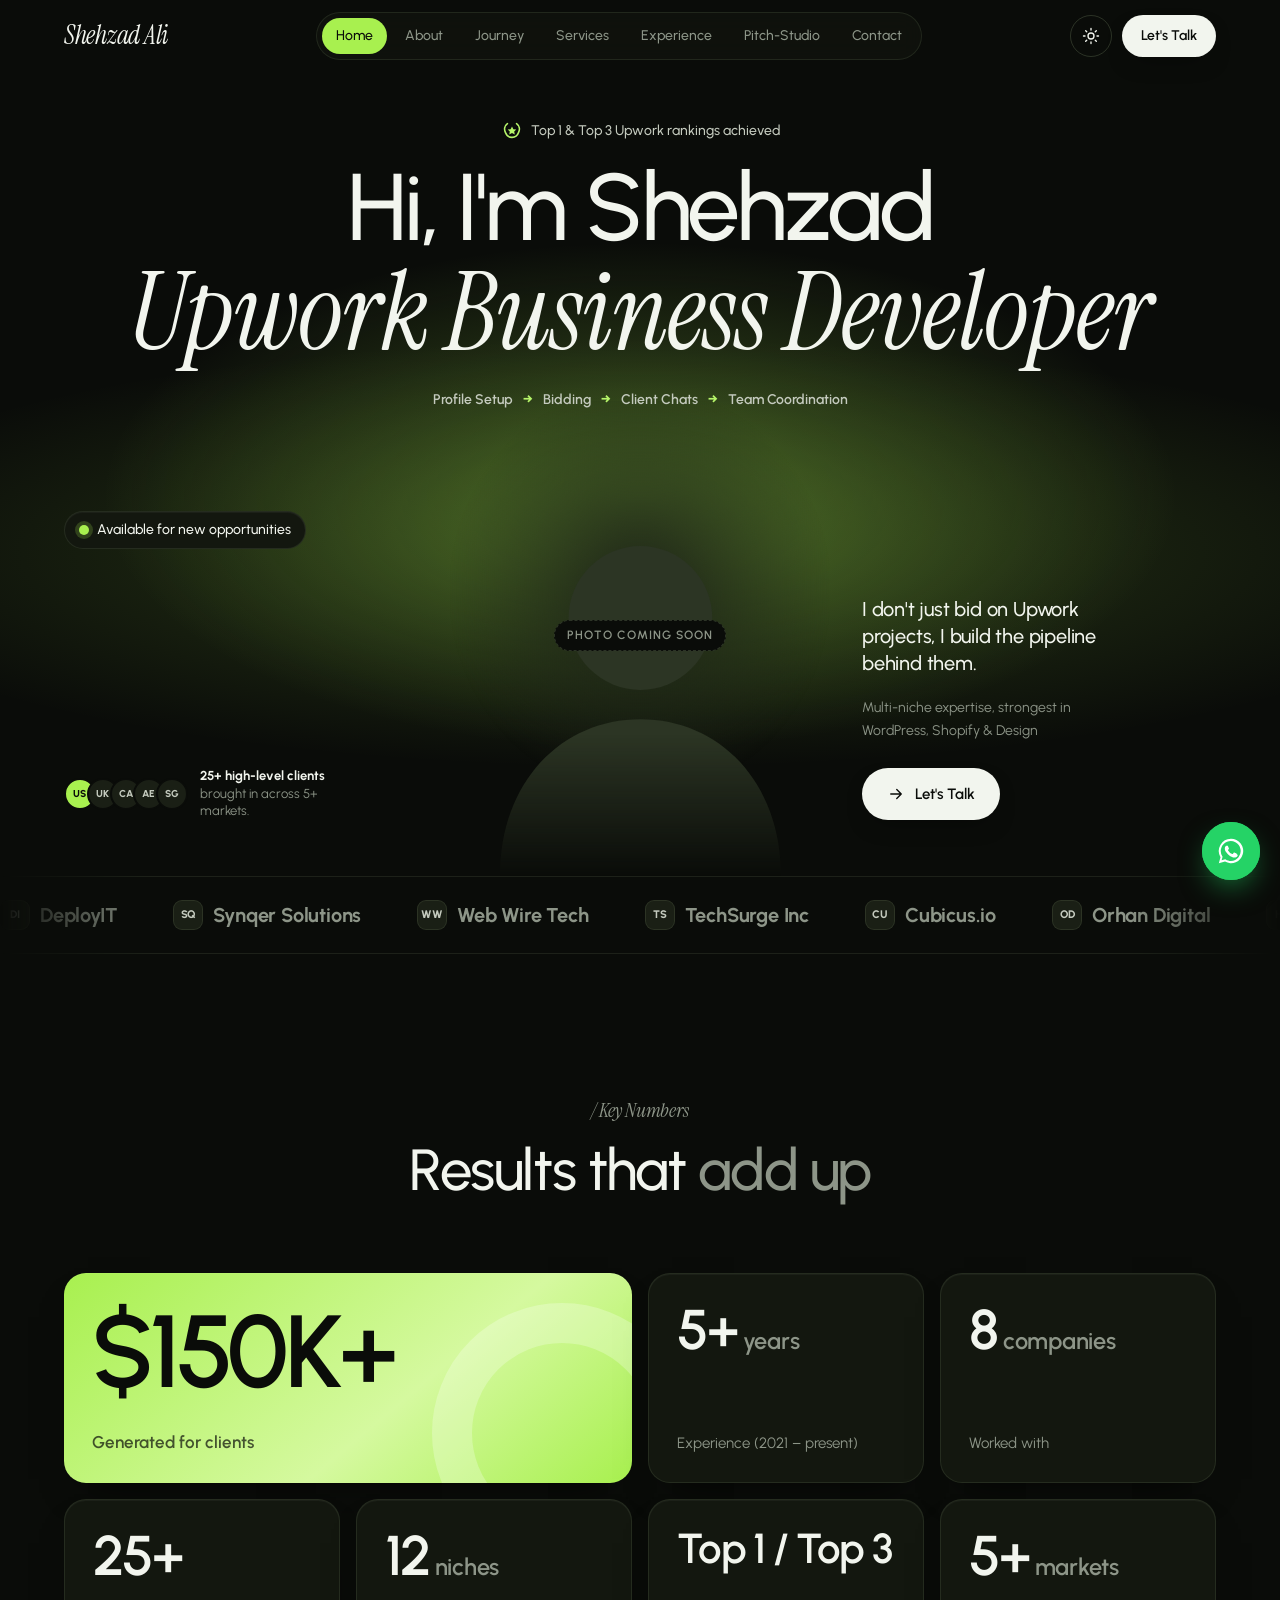
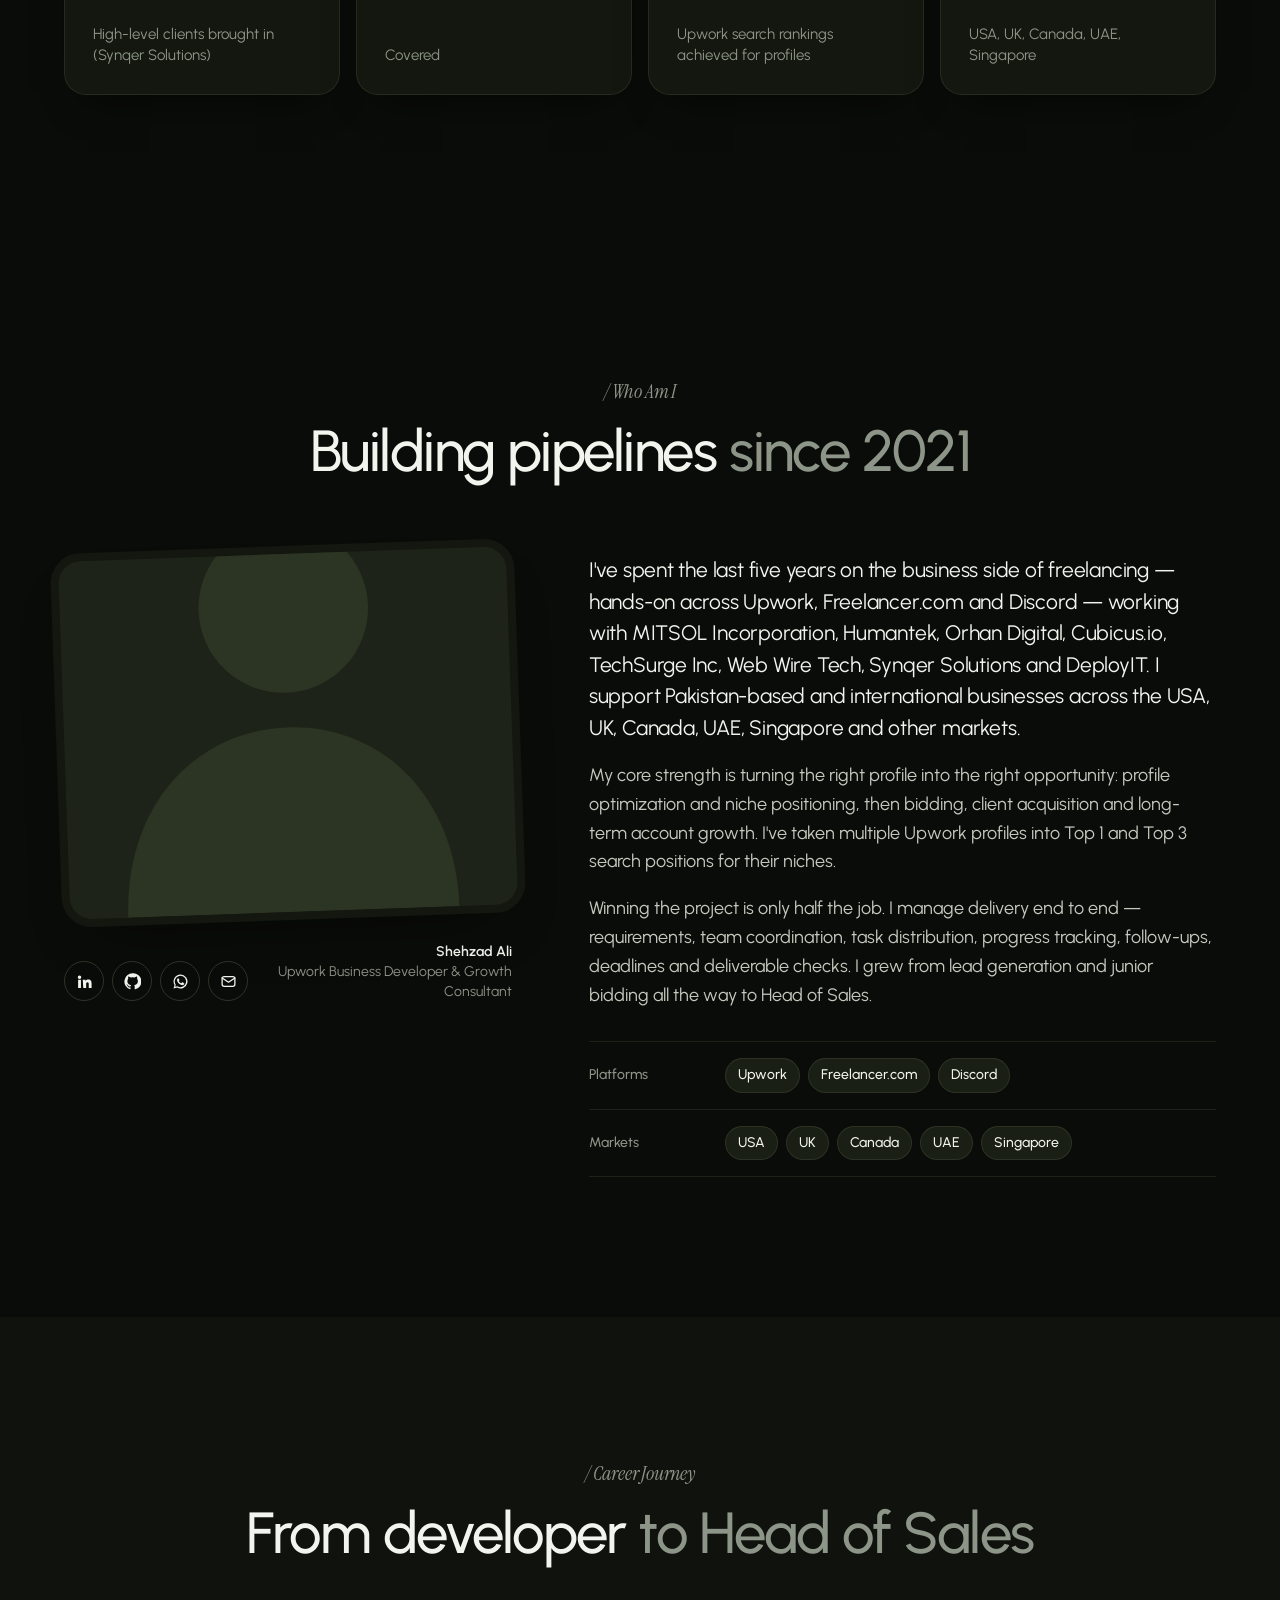
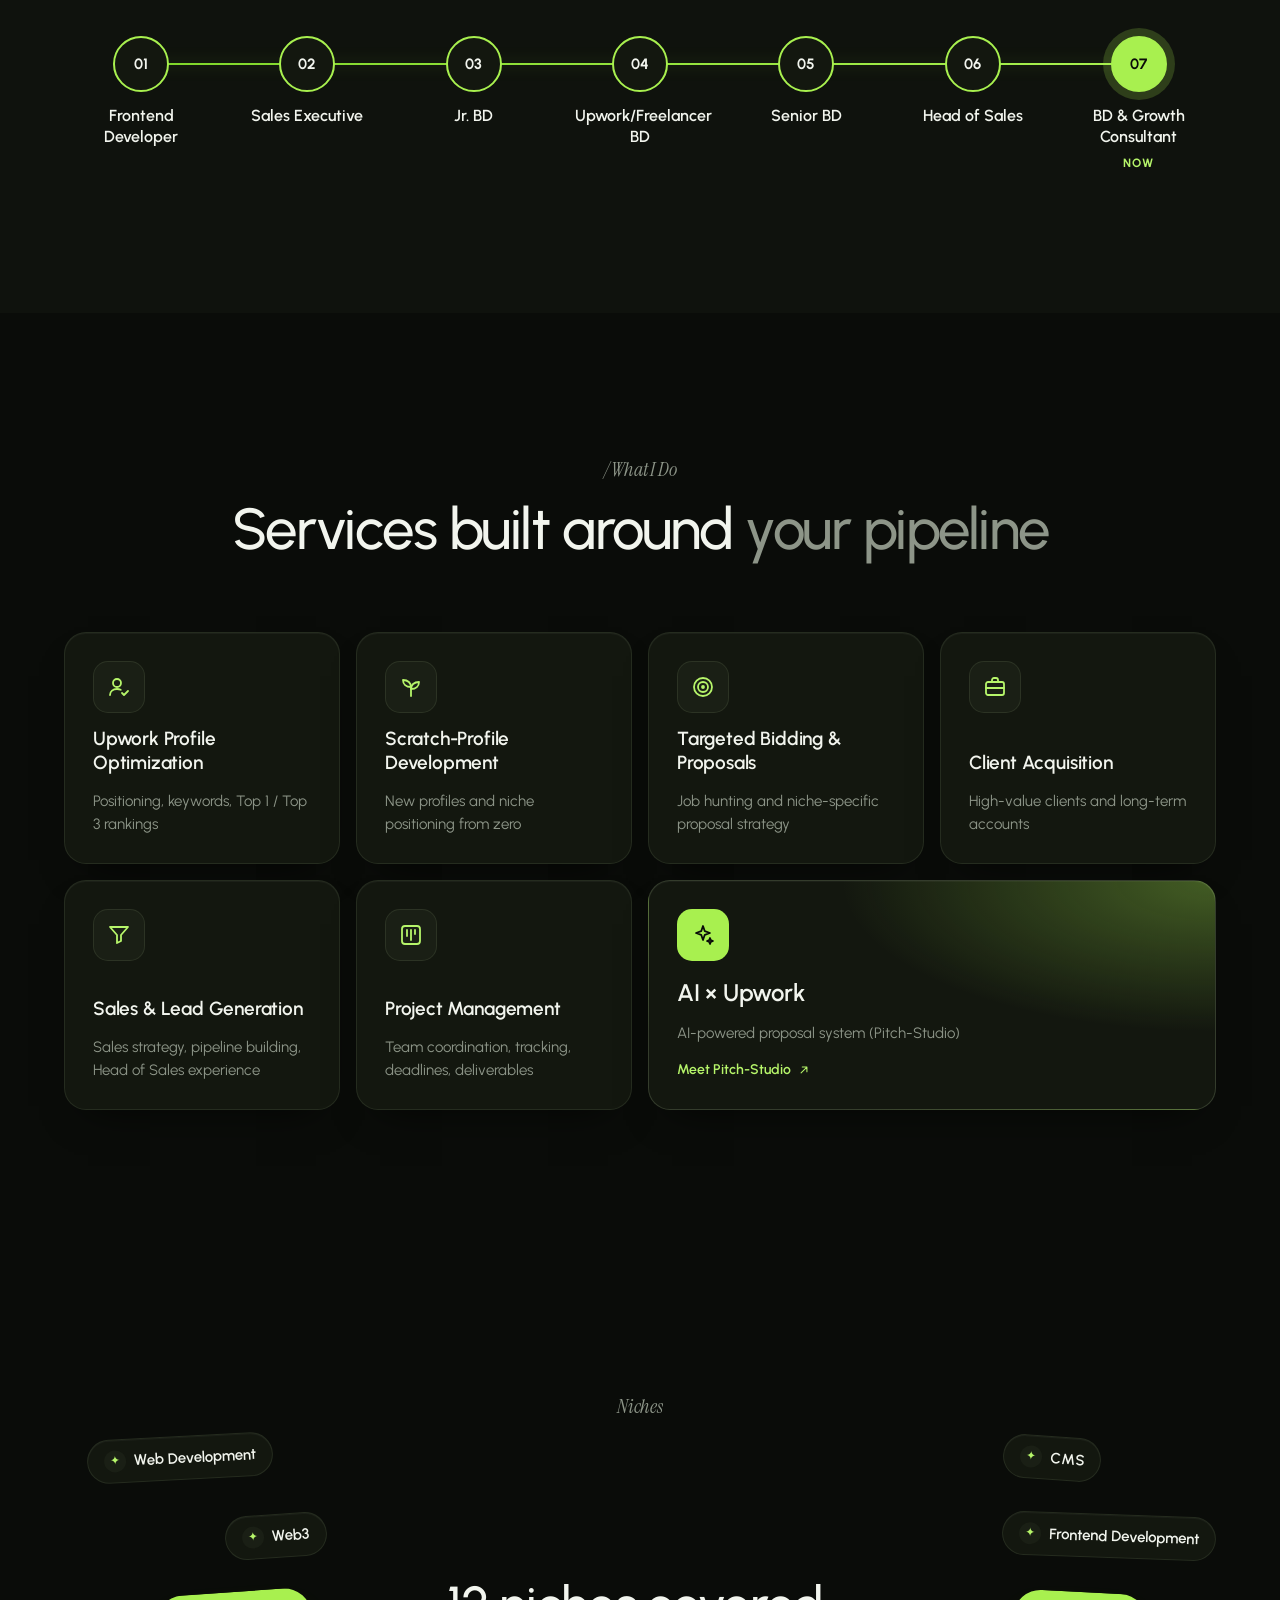
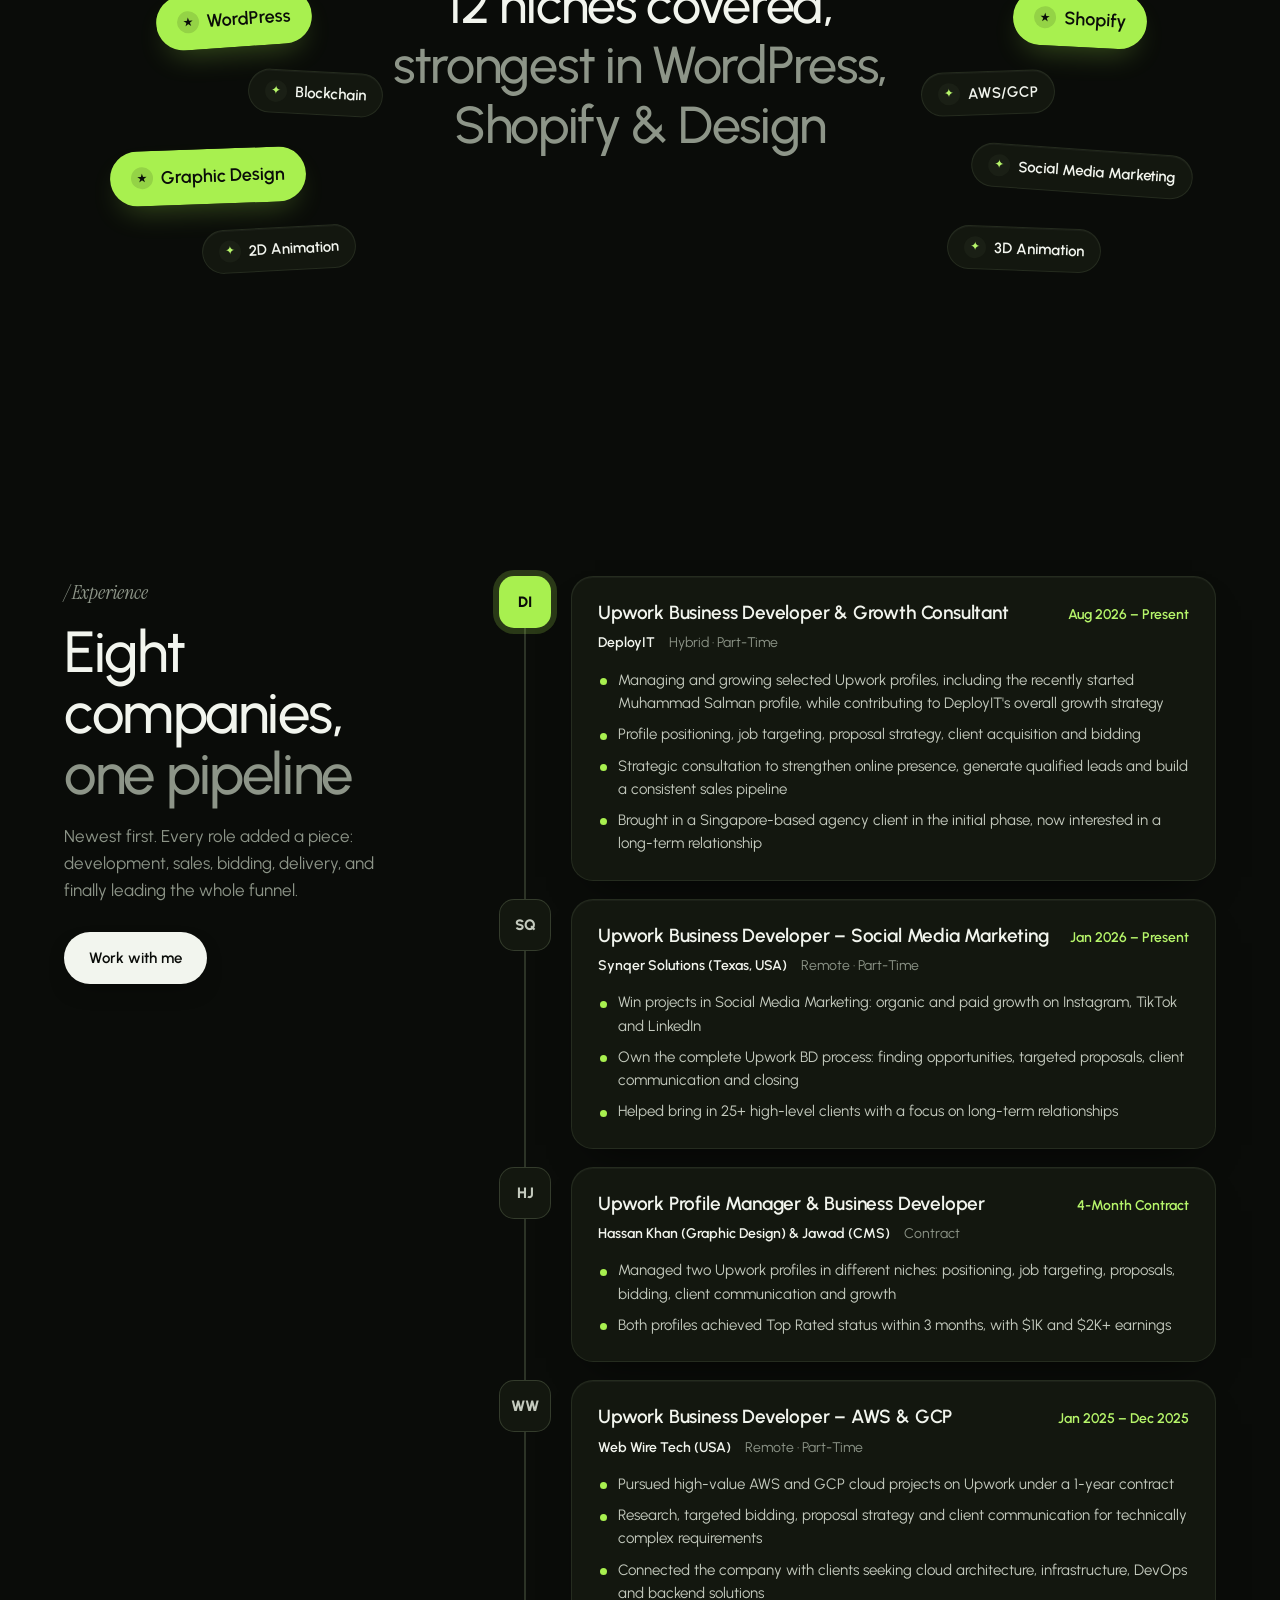
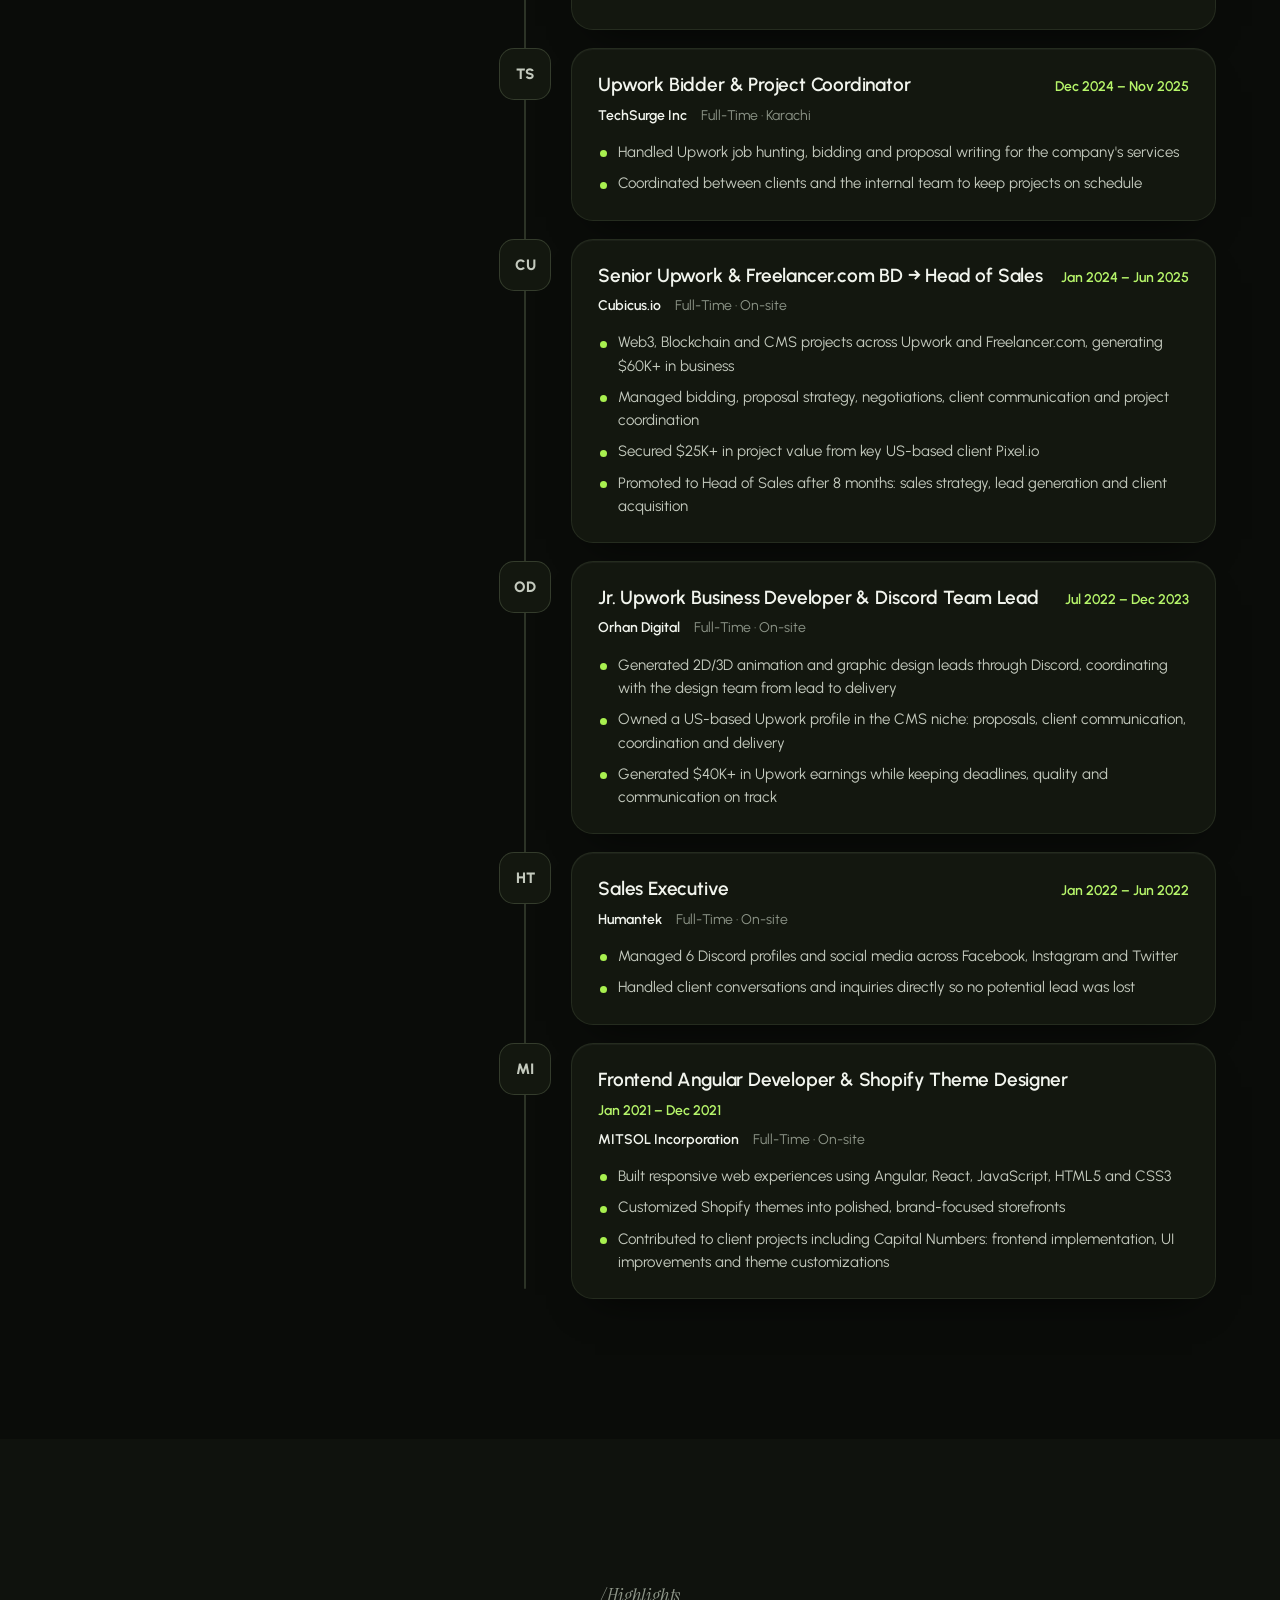
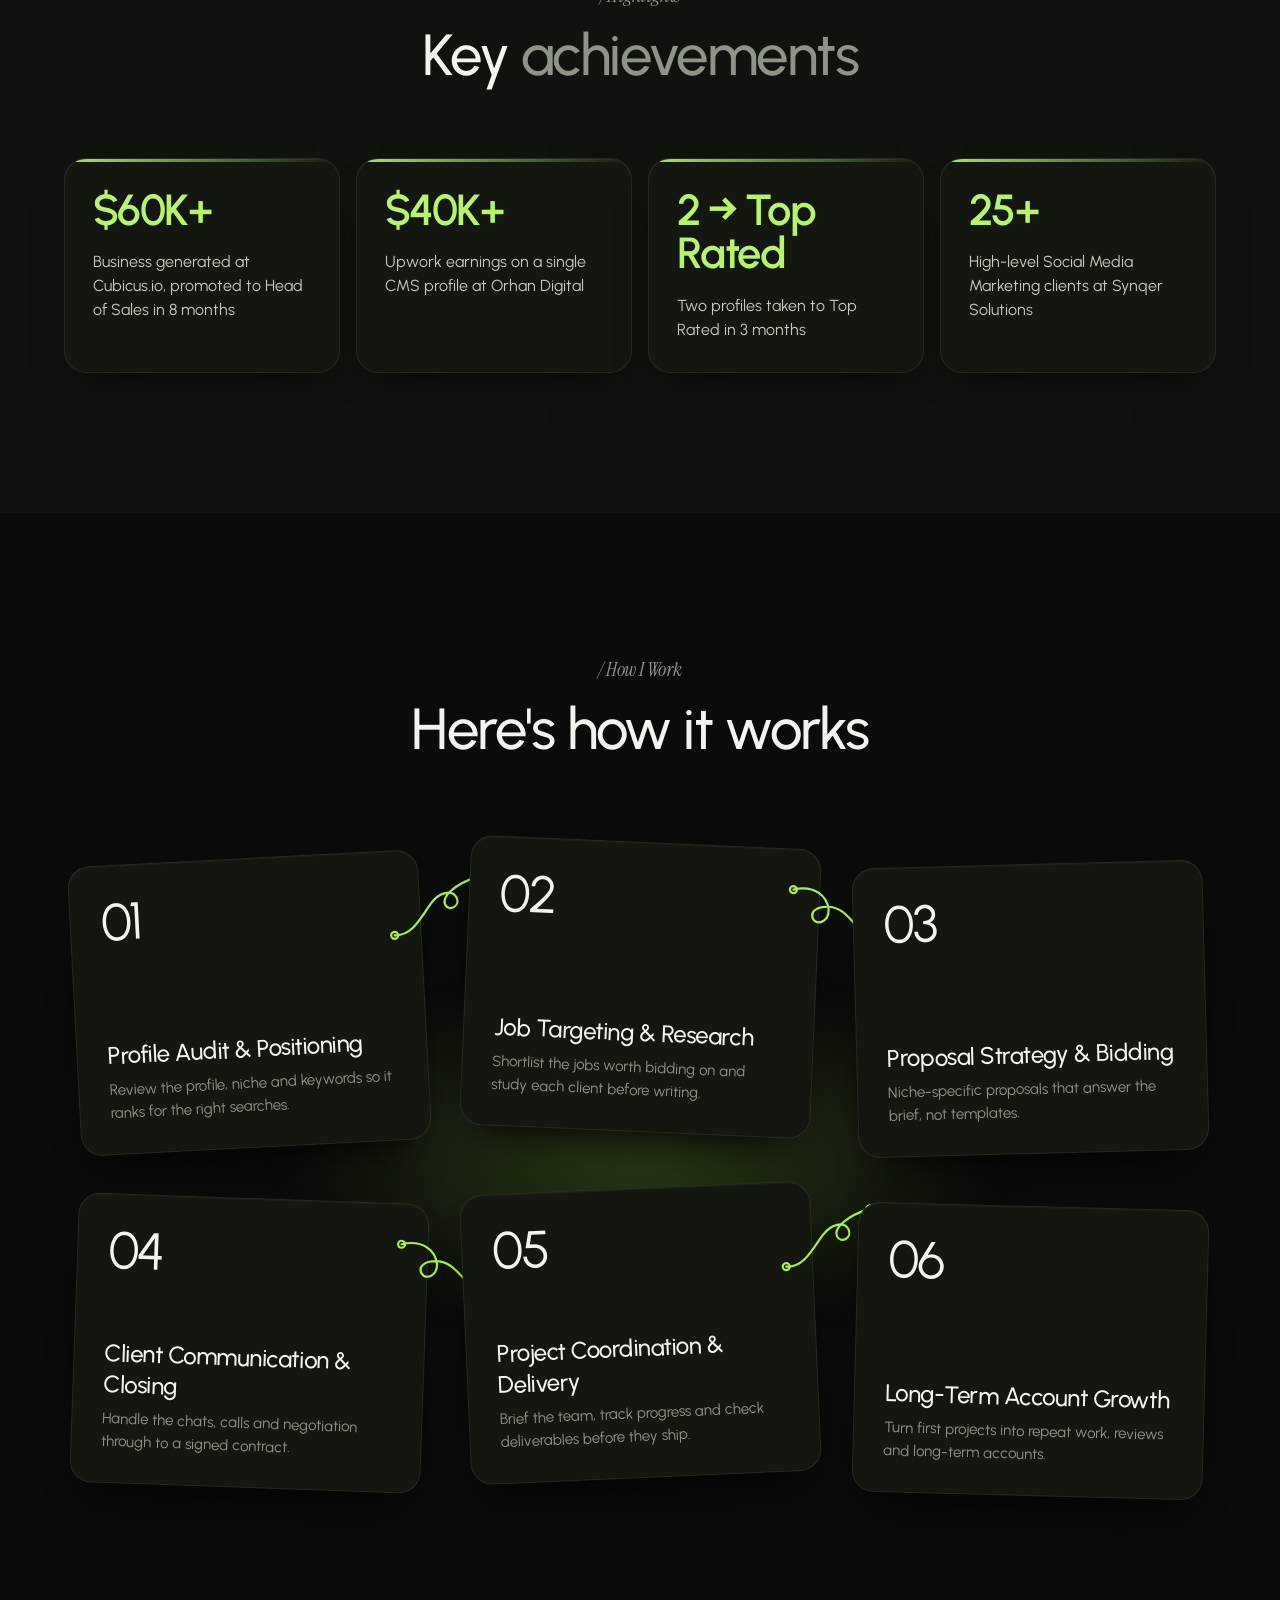
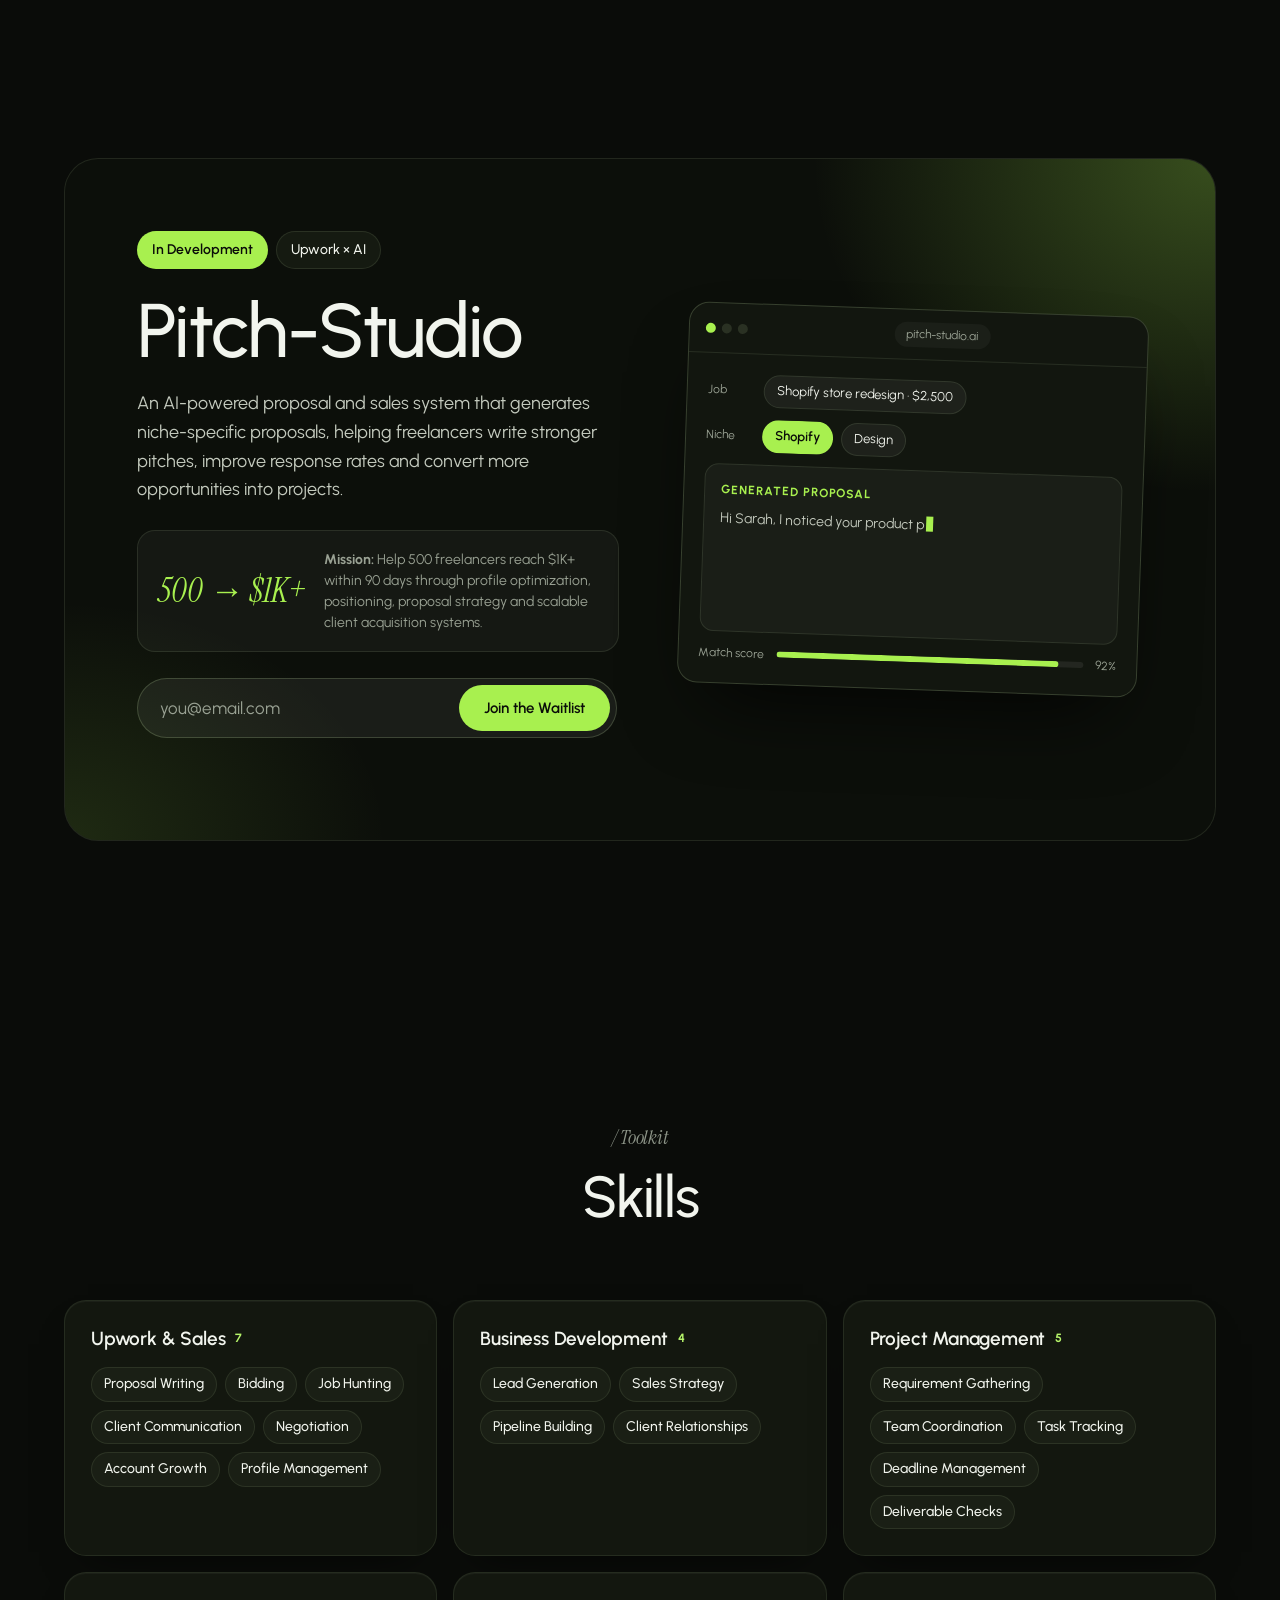
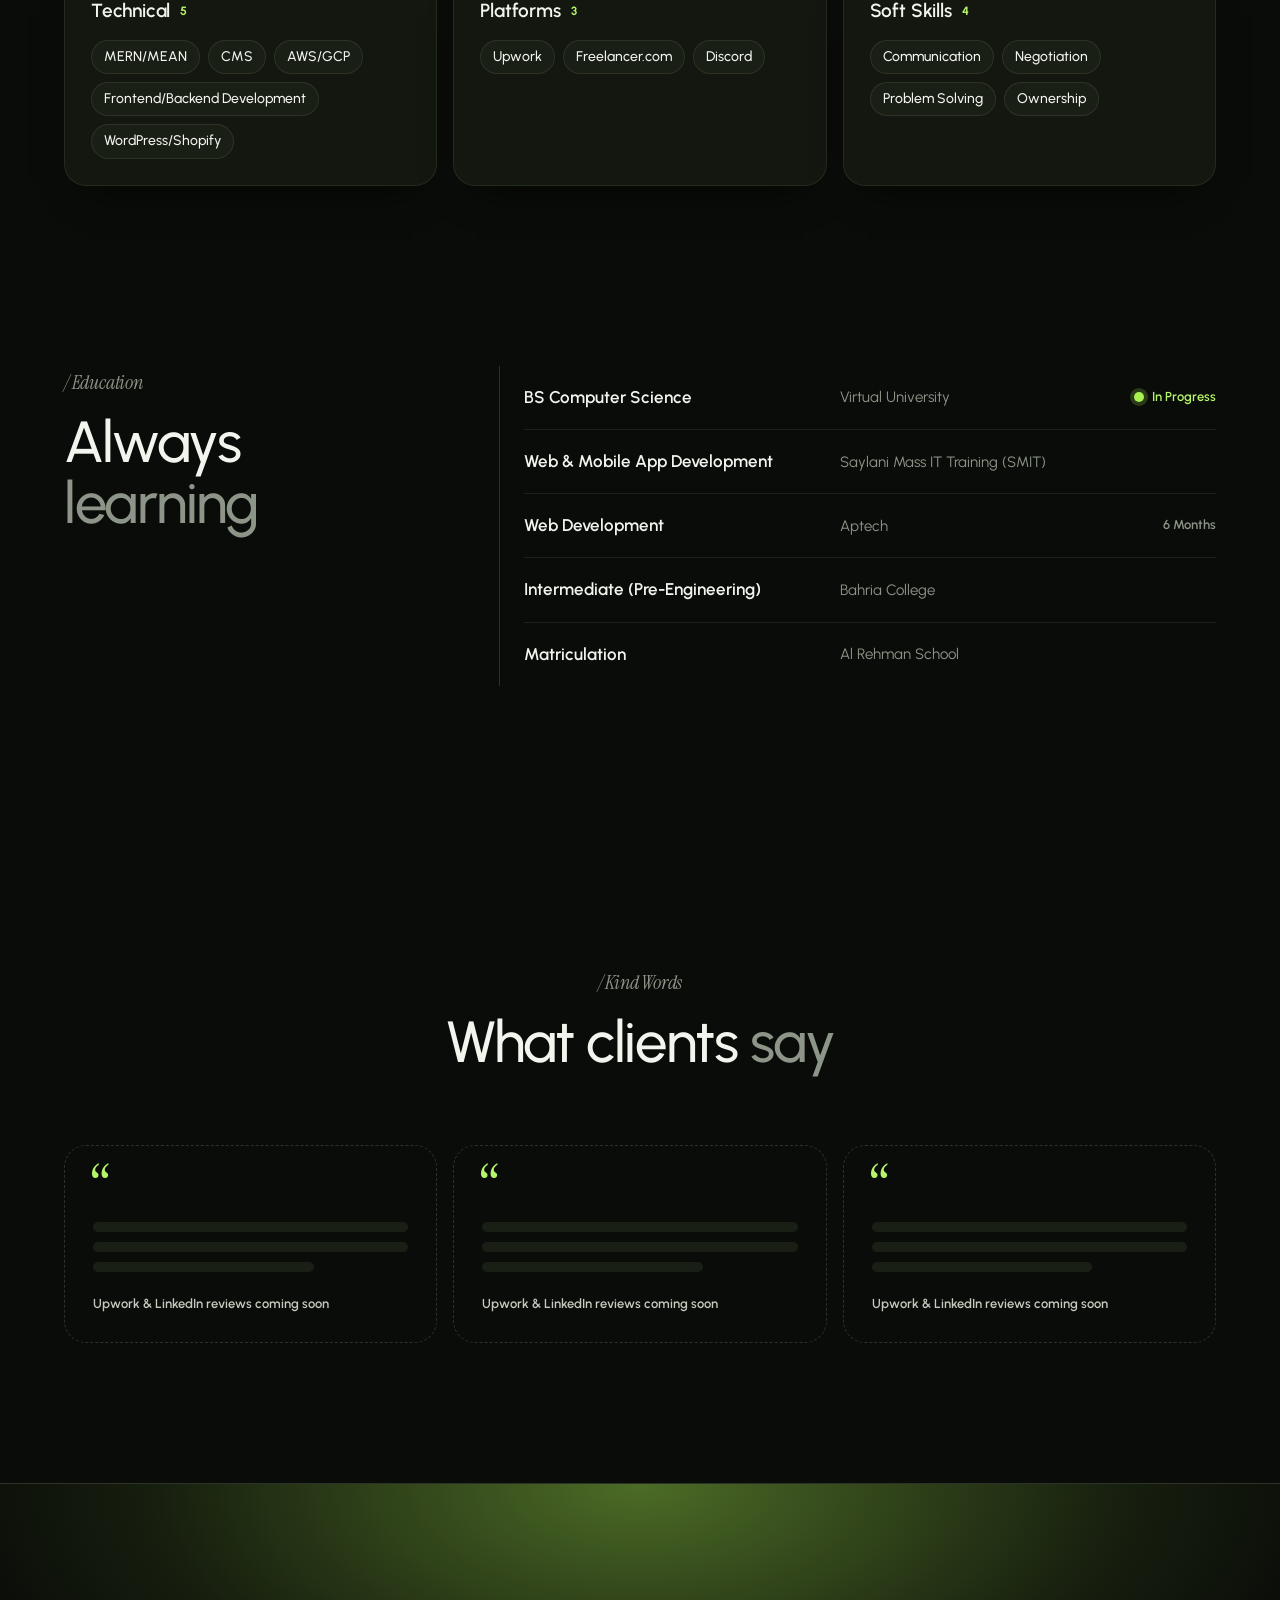
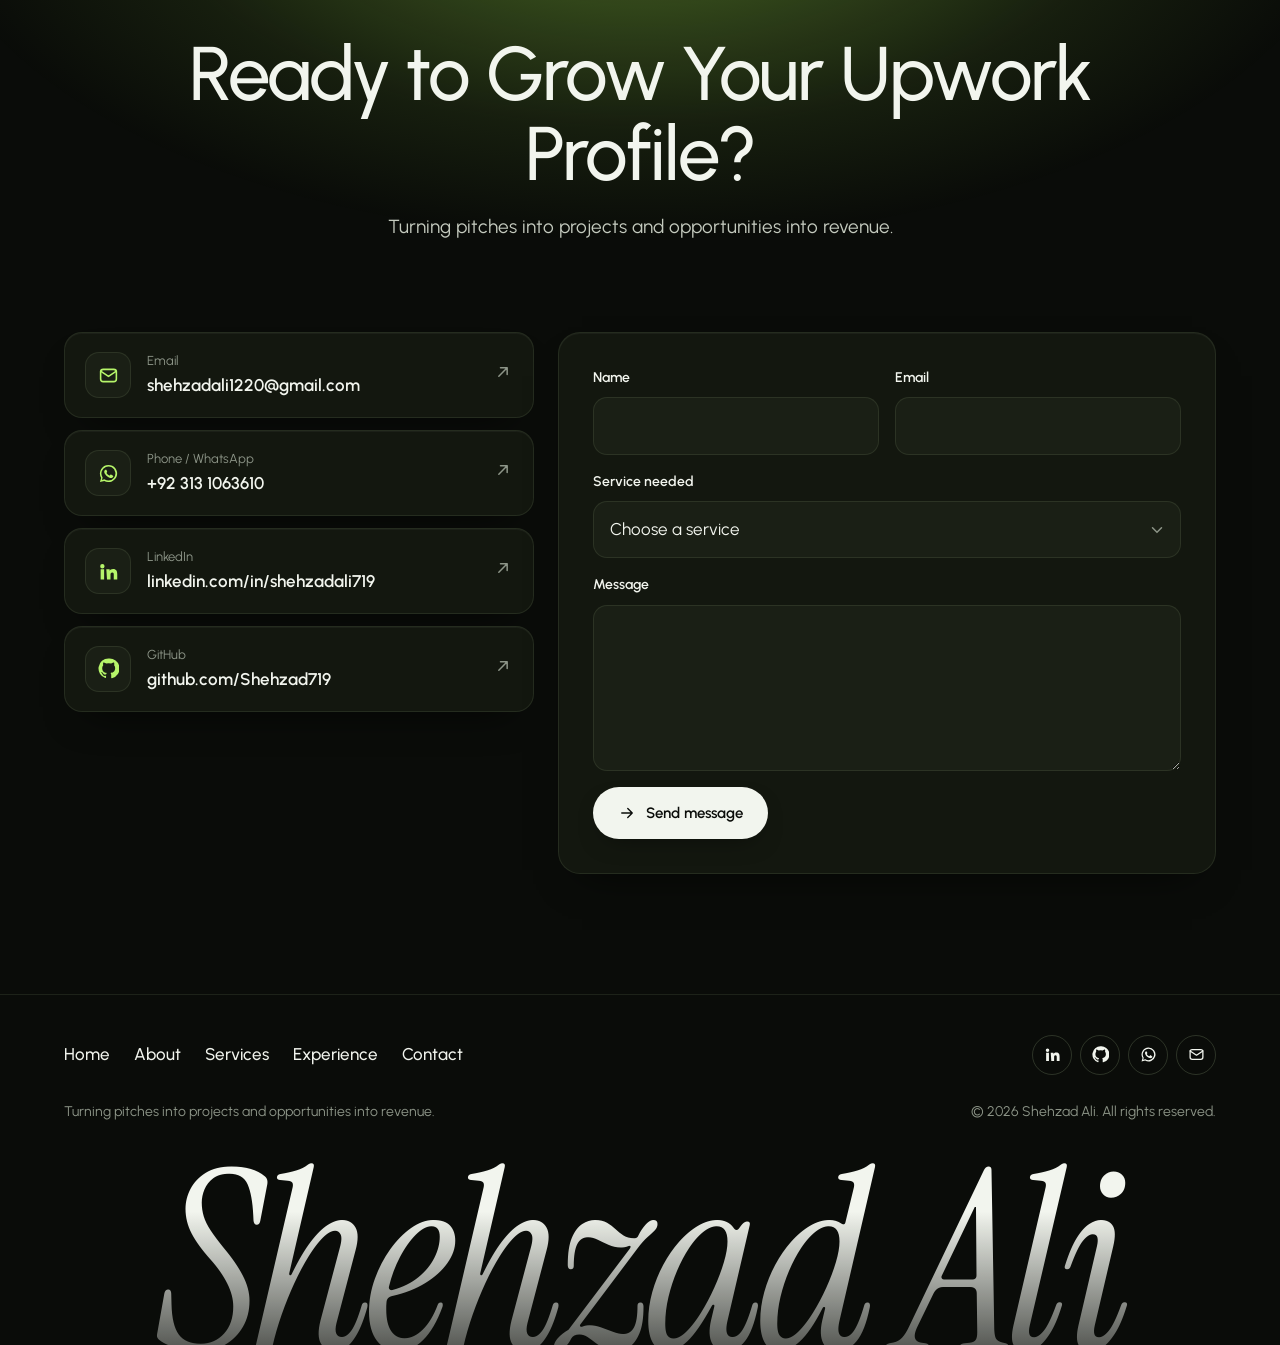
==== index.html @ 645e56a9 "Add Shehzad Ali portfolio site Static single-page portfolio built from the brief: hero, key numbers," ====
<!doctype html>
<html lang="en" data-theme="dark">
<head>
  <meta charset="utf-8">
  <meta name="viewport" content="width=device-width, initial-scale=1">
  <title>Shehzad Ali — Upwork Business Developer &amp; Growth Consultant (Pakistan)</title>
  <meta name="description" content="Shehzad Ali is an end-to-end Upwork Business Developer in Pakistan: Upwork profile optimization, Top 1 / Top 3 rankings, targeted bidding, client acquisition and project management. $150K+ generated for clients.">
  <meta name="keywords" content="Upwork Business Developer Pakistan, Upwork Profile Optimization, Upwork Bidder, Upwork BD, Head of Sales, Proposal Writing, Pitch-Studio">
  <meta name="author" content="Shehzad Ali">
  <meta name="theme-color" content="#0b0d0a">
  <link rel="canonical" href="https://arbaz-webdev.github.io/shehzad-portfolio/">

  <!-- Open Graph / social sharing -->
  <meta property="og:type" content="website">
  <meta property="og:url" content="https://arbaz-webdev.github.io/shehzad-portfolio/">
  <meta property="og:title" content="Shehzad Ali — End-to-End Upwork Business Developer">
  <meta property="og:description" content="I don't just bid on Upwork projects, I build the pipeline behind them. Profile setup → bidding → client chats → team coordination.">
  <meta property="og:image" content="https://arbaz-webdev.github.io/shehzad-portfolio/assets/og-image.png">
  <meta property="og:image:width" content="1200">
  <meta property="og:image:height" content="630">
  <meta name="twitter:card" content="summary_large_image">

  <link rel="icon" href="assets/favicon.svg" type="image/svg+xml">
  <link rel="apple-touch-icon" href="assets/og-image.png">

  <link rel="preconnect" href="https://fonts.googleapis.com">
  <link rel="preconnect" href="https://fonts.gstatic.com" crossorigin>
  <link href="https://fonts.googleapis.com/css2?family=Instrument+Serif:ital@0;1&family=Urbanist:wght@400;500;600;700;800&display=swap" rel="stylesheet">
  <link rel="stylesheet" href="assets/styles.css">

  <!-- Theme before paint (avoids a flash) -->
  <script>document.documentElement.classList.add('js');var q=location.search.match(/theme=(light|dark)/);try{var t=q?q[1]:localStorage.getItem('theme');if(t)document.documentElement.dataset.theme=t;}catch(e){if(q)document.documentElement.dataset.theme=q[1];}</script>

  <!-- Google Analytics: replace G-XXXXXXXXXX with the real ID, then uncomment
  <script async src="https://www.googletagmanager.com/gtag/js?id=G-XXXXXXXXXX"></script>
  <script>window.dataLayer=window.dataLayer||[];function gtag(){dataLayer.push(arguments);}gtag('js',new Date());gtag('config','G-XXXXXXXXXX');</script>
  -->

  <script type="application/ld+json">
  {"@context":"https://schema.org","@type":"Person","name":"Shehzad Ali","jobTitle":"Upwork Business Developer & Growth Consultant","url":"https://arbaz-webdev.github.io/shehzad-portfolio/","email":"mailto:shehzadali1220@gmail.com","address":{"@type":"PostalAddress","addressLocality":"Karachi","addressCountry":"PK"},"sameAs":["https://www.linkedin.com/in/shehzadali719","https://github.com/Shehzad719"]}
  </script>
</head>
<body>
<a class="skip" href="#main">Skip to content</a>

<!-- ============ NAV ============ -->
<header class="nav" id="nav">
  <div class="nav__inner">
    <a href="#home" class="nav__brand serif" data-c="profile.name">Shehzad Ali</a>
    <nav class="nav__links" aria-label="Main">
      <a href="#home">Home</a>
      <a href="#about">About</a>
      <a href="#journey">Journey</a>
      <a href="#services">Services</a>
      <a href="#experience">Experience</a>
      <a href="#pitch-studio">Pitch-Studio</a>
      <a href="#contact">Contact</a>
    </nav>
    <div class="nav__actions">
      <button class="icon-btn" id="themeToggle" aria-label="Switch colour theme">
        <svg class="i-sun" viewBox="0 0 24 24"><circle cx="12" cy="12" r="4"/><path d="M12 2v2M12 20v2M4.9 4.9l1.4 1.4M17.7 17.7l1.4 1.4M2 12h2M20 12h2M4.9 19.1l1.4-1.4M17.7 6.3l1.4-1.4"/></svg>
        <svg class="i-moon" viewBox="0 0 24 24"><path d="M21 12.8A9 9 0 1 1 11.2 3a7 7 0 0 0 9.8 9.8z"/></svg>
      </button>
      <a href="#contact" class="btn btn--dark btn--sm nav__cta">Let's Talk</a>
      <button class="icon-btn nav__burger" id="burger" aria-label="Open menu" aria-expanded="false" aria-controls="mobileMenu">
        <svg viewBox="0 0 24 24"><path d="M4 7h16M4 12h16M4 17h16"/></svg>
      </button>
    </div>
  </div>
  <nav class="mobile-menu" id="mobileMenu" aria-label="Mobile">
    <a href="#home">Home</a><a href="#about">About</a><a href="#journey">Journey</a><a href="#services">Services</a><a href="#experience">Experience</a><a href="#pitch-studio">Pitch-Studio</a><a href="#contact">Contact</a>
  </nav>
</header>

<main id="main">

<!-- ============ HERO ============ -->
<section class="hero" id="home">
  <div class="hero__glow" aria-hidden="true"></div>
  <div class="wrap hero__inner">
    <p class="hero__badge reveal">
      <svg viewBox="0 0 24 24" aria-hidden="true"><path d="M7 4c-3 2-4 6-2 10M17 4c3 2 4 6 2 10M5 14c1 3 4 5 7 5s6-2 7-5"/><path d="M12 7l1.5 3 3.2.4-2.3 2.2.6 3.2L12 14.3 9 15.8l.6-3.2-2.3-2.2 3.2-.4z" fill="currentColor" stroke="none"/></svg>
      Top 1 &amp; Top 3 Upwork rankings achieved
    </p>
    <h1 class="hero__title reveal">
      <span class="hero__hi">Hi, I'm <span data-c="profile.firstName">Shehzad</span></span>
      <span class="hero__role serif">Upwork Business Developer</span>
    </h1>
    <p class="hero__sub reveal" id="heroPipeline" aria-label="Profile Setup, Bidding, Client Chats, Team Coordination"></p>

    <div class="hero__stage">
      <div class="hero__left reveal">
        <span class="pill pill--live"><i class="dot"></i><span data-c="profile.availability">Available for new opportunities</span></span>
        <div class="trust">
          <div class="trust__flags" aria-hidden="true"><span>US</span><span>UK</span><span>CA</span><span>AE</span><span>SG</span></div>
          <p><strong>25+ high-level clients</strong> brought in across 5+ markets.</p>
        </div>
      </div>

      <figure class="hero__photo" id="heroPhoto" aria-label="Photo of Shehzad Ali">
        <div class="portrait-ph" aria-hidden="true">
          <svg viewBox="0 0 200 240"><circle cx="100" cy="82" r="44"/><path d="M14 240c0-58 38-96 86-96s86 38 86 96z"/></svg>
          <span>Photo coming soon</span>
        </div>
      </figure>

      <div class="hero__right reveal">
        <p class="hero__signature" data-c="profile.signature">I don't just bid on Upwork projects, I build the pipeline behind them.</p>
        <p class="hero__small" data-c="profile.smallLine">Multi-niche expertise, strongest in WordPress, Shopify &amp; Design</p>
        <div class="hero__btns">
          <a href="#contact" class="btn btn--dark"><svg viewBox="0 0 24 24" aria-hidden="true"><path d="M5 12h14M13 6l6 6-6 6"/></svg>Let's Talk</a>
          <a href="assets/Shehzad-Ali-CV.pdf" class="btn btn--ghost" id="cvBtn" download><svg viewBox="0 0 24 24" aria-hidden="true"><path d="M12 4v11M7 10l5 5 5-5M5 20h14"/></svg>Download CV</a>
        </div>
      </div>
    </div>
  </div>

  <div class="marquee" aria-label="Companies worked with">
    <div class="marquee__track" id="marquee"></div>
  </div>
</section>

<!-- ============ KEY NUMBERS ============ -->
<section class="section" id="numbers" aria-labelledby="numbers-h">
  <div class="wrap">
    <div class="head reveal">
      <p class="eyebrow serif">/ Key Numbers</p>
      <h2 id="numbers-h">Results that <span class="muted">add up</span></h2>
    </div>
    <div class="stats" id="stats"></div>
  </div>
</section>

<!-- ============ ABOUT ============ -->
<section class="section" id="about" aria-labelledby="about-h">
  <div class="wrap">
    <div class="head reveal">
      <p class="eyebrow serif">/ Who Am I</p>
      <h2 id="about-h">Building pipelines <span class="muted">since 2021</span></h2>
    </div>
    <div class="about">
      <div class="about__media reveal">
        <figure class="about__photo" id="aboutPhoto">
          <div class="portrait-ph" aria-hidden="true">
            <svg viewBox="0 0 200 240"><circle cx="100" cy="82" r="44"/><path d="M14 240c0-58 38-96 86-96s86 38 86 96z"/></svg>
          </div>
        </figure>
        <div class="about__caption">
          <div class="socials" data-socials></div>
          <p><strong data-c="profile.name">Shehzad Ali</strong><br><span data-c="profile.title">Upwork Business Developer &amp; Growth Consultant</span></p>
        </div>
      </div>
      <div class="about__text reveal">
        <div id="aboutText"></div>
        <dl class="about__facts">
          <div><dt>Platforms</dt><dd id="platforms"></dd></div>
          <div><dt>Markets</dt><dd id="markets"></dd></div>
        </dl>
      </div>
    </div>
  </div>
</section>

<!-- ============ JOURNEY ============ -->
<section class="section section--tint" id="journey" aria-labelledby="journey-h">
  <div class="wrap">
    <div class="head reveal">
      <p class="eyebrow serif">/ Career Journey</p>
      <h2 id="journey-h">From developer <span class="muted">to Head of Sales</span></h2>
    </div>
    <ol class="journey" id="journeyList"></ol>
  </div>
</section>

<!-- ============ SERVICES ============ -->
<section class="section" id="services" aria-labelledby="services-h">
  <div class="wrap">
    <div class="head reveal">
      <p class="eyebrow serif">/ What I Do</p>
      <h2 id="services-h">Services built around <span class="muted">your pipeline</span></h2>
    </div>
    <div class="services" id="servicesGrid"></div>
  </div>
</section>

<!-- ============ NICHES ============ -->
<section class="section niches-sec" id="niches" aria-labelledby="niches-h">
  <div class="wrap">
    <p class="eyebrow serif center reveal">Niches</p>
    <div class="niches">
      <h2 class="niches__statement reveal" id="niches-h">12 niches covered, <span class="muted">strongest in WordPress, Shopify &amp; Design</span></h2>
      <ul class="niches__cloud" id="nicheCloud"></ul>
    </div>
  </div>
</section>

<!-- ============ EXPERIENCE ============ -->
<section class="section" id="experience" aria-labelledby="exp-h">
  <div class="wrap exp">
    <div class="exp__aside">
      <div class="head head--left reveal">
        <p class="eyebrow serif">/ Experience</p>
        <h2 id="exp-h">Eight companies, <span class="muted">one pipeline</span></h2>
        <p class="lead">Newest first. Every role added a piece: development, sales, bidding, delivery, and finally leading the whole funnel.</p>
        <a href="#contact" class="btn btn--dark">Work with me</a>
      </div>
    </div>
    <div class="timeline-wrap">
      <span class="timeline__fill" aria-hidden="true"></span>
      <ol class="timeline" id="timeline"></ol>
    </div>
  </div>
</section>

<!-- ============ ACHIEVEMENTS ============ -->
<section class="section section--tint" id="achievements" aria-labelledby="ach-h">
  <div class="wrap">
    <div class="head reveal">
      <p class="eyebrow serif">/ Highlights</p>
      <h2 id="ach-h">Key <span class="muted">achievements</span></h2>
    </div>
    <div class="achievements" id="achievementsGrid"></div>
  </div>
</section>

<!-- ============ HOW I WORK ============ -->
<section class="section" id="process" aria-labelledby="process-h">
  <div class="wrap">
    <div class="head reveal">
      <p class="eyebrow serif">/ How I Work</p>
      <h2 id="process-h">Here's how it works</h2>
    </div>
    <div class="process" id="processGrid"></div>
  </div>
</section>

<!-- ============ PITCH-STUDIO ============ -->
<section class="section" id="pitch-studio" aria-labelledby="ps-h">
  <div class="wrap">
    <div class="ps reveal">
      <div class="ps__glow" aria-hidden="true"></div>
      <div class="ps__copy">
        <p class="ps__tags"><span class="pill pill--accent" id="psStatus">In Development</span><span class="pill">Upwork × AI</span></p>
        <h2 id="ps-h">Pitch-Studio</h2>
        <p class="ps__desc" id="psDesc"></p>
        <div class="ps__mission">
          <span class="ps__big">500 → $1K+</span>
          <p id="psMission"></p>
        </div>
        <form class="ps__form" id="waitlistForm" novalidate>
          <label class="sr" for="wlEmail">Email address</label>
          <input id="wlEmail" name="email" type="email" placeholder="you@email.com" autocomplete="email" required>
          <button class="btn btn--accent" type="submit">Join the Waitlist</button>
        </form>
        <p class="form-msg" id="waitlistMsg" role="status"></p>
      </div>
      <div class="ps__mock" aria-hidden="true">
        <div class="mock">
          <div class="mock__bar"><i></i><i></i><i></i><span>pitch-studio.ai</span></div>
          <div class="mock__body">
            <div class="mock__row"><span class="mock__label">Job</span><span class="mock__chip">Shopify store redesign · $2,500</span></div>
            <div class="mock__row"><span class="mock__label">Niche</span><span class="mock__chip mock__chip--on">Shopify</span><span class="mock__chip">Design</span></div>
            <div class="mock__out">
              <p class="mock__h">Generated proposal</p>
              <p class="mock__type" id="mockType"></p>
            </div>
            <div class="mock__meter"><span>Match score</span><b><i style="--w:92%"></i></b><span>92%</span></div>
          </div>
        </div>
      </div>
    </div>
  </div>
</section>

<!-- ============ SKILLS ============ -->
<section class="section" id="skills" aria-labelledby="skills-h">
  <div class="wrap">
    <div class="head reveal">
      <p class="eyebrow serif">/ Toolkit</p>
      <h2 id="skills-h">Skills</h2>
    </div>
    <div class="skills" id="skillsGrid"></div>
  </div>
</section>

<!-- ============ EDUCATION ============ -->
<section class="section section--slim" id="education" aria-labelledby="edu-h">
  <div class="wrap edu">
    <div class="head head--left reveal">
      <p class="eyebrow serif">/ Education</p>
      <h2 id="edu-h">Always <span class="muted">learning</span></h2>
    </div>
    <ul class="edu__list" id="eduList"></ul>
  </div>
</section>

<!-- ============ TESTIMONIALS ============ -->
<section class="section" id="testimonials" aria-labelledby="t-h">
  <div class="wrap">
    <div class="head reveal">
      <p class="eyebrow serif">/ Kind Words</p>
      <h2 id="t-h">What clients <span class="muted">say</span></h2>
    </div>
    <div class="testimonials" id="testimonialsGrid"></div>
  </div>
</section>

<!-- ============ CONTACT ============ -->
<section class="contact" id="contact" aria-labelledby="contact-h">
  <div class="contact__band">
    <div class="wrap center reveal">
      <h2 id="contact-h">Ready to Grow Your Upwork Profile?</h2>
      <p data-c="profile.tagline">Turning pitches into projects and opportunities into revenue.</p>
    </div>
  </div>
  <div class="wrap contact__grid">
    <div class="contact__ways reveal" id="contactWays"></div>
    <form class="contact__form reveal" id="contactForm" novalidate>
      <div class="field"><label for="cName">Name</label><input id="cName" name="name" autocomplete="name" required></div>
      <div class="field"><label for="cEmail">Email</label><input id="cEmail" name="email" type="email" autocomplete="email" required></div>
      <div class="field field--full"><label for="cService">Service needed</label>
        <select id="cService" name="service" required><option value="">Choose a service</option></select>
      </div>
      <div class="field field--full"><label for="cMsg">Message</label><textarea id="cMsg" name="message" rows="5" required></textarea></div>
      <div class="field--full contact__submit">
        <button class="btn btn--dark" type="submit"><svg viewBox="0 0 24 24" aria-hidden="true"><path d="M5 12h14M13 6l6 6-6 6"/></svg>Send message</button>
        <p class="form-msg" id="contactMsg" role="status"></p>
      </div>
    </form>
  </div>
</section>

</main>

<!-- ============ FOOTER ============ -->
<footer class="footer">
  <div class="wrap">
    <div class="footer__row">
      <nav class="footer__links" aria-label="Footer">
        <a href="#home">Home</a><a href="#about">About</a><a href="#services">Services</a><a href="#experience">Experience</a><a href="#contact">Contact</a>
      </nav>
      <div class="socials" data-socials></div>
    </div>
    <div class="footer__row footer__meta">
      <p data-c="profile.tagline">Turning pitches into projects and opportunities into revenue.</p>
      <p>© 2026 Shehzad Ali. All rights reserved.</p>
    </div>
  </div>
  <p class="footer__name serif" aria-hidden="true">Shehzad Ali</p>
</footer>

<a class="wa-float" id="waFloat" href="https://wa.me/923131063610" target="_blank" rel="noopener" aria-label="Chat on WhatsApp">
  <svg viewBox="0 0 32 32" aria-hidden="true"><path fill="currentColor" d="M16 3a13 13 0 0 0-11.2 19.6L3 29l6.6-1.7A13 13 0 1 0 16 3zm0 23.6c-2 0-4-.6-5.7-1.6l-.4-.2-3.9 1 1-3.8-.3-.4A10.6 10.6 0 1 1 16 26.6zm5.8-7.9c-.3-.2-1.9-.9-2.2-1-.3-.1-.5-.2-.7.2l-1 1.2c-.2.2-.4.2-.7.1a8.7 8.7 0 0 1-4.3-3.8c-.3-.6.3-.5.9-1.7.1-.2 0-.4 0-.5l-1-2.4c-.3-.6-.5-.5-.7-.5h-.6c-.2 0-.6.1-.9.4-.3.3-1.2 1.1-1.2 2.8s1.2 3.3 1.4 3.5c.2.2 2.4 3.7 5.8 5.1 2.2.9 3 1 4.1.8.7-.1 1.9-.8 2.2-1.5.3-.8.3-1.4.2-1.5-.1-.1-.3-.2-.6-.3z"/></svg>
</a>

<script src="assets/content.js" defer></script>
<script src="assets/main.js" defer></script>
</body>
</html>
---- assets/styles.css ----
/* =========================================================
   Shehzad Ali — portfolio
   Tokens first; dark is the default theme, light via [data-theme="light"].
   ========================================================= */
:root {
  --bg: #0a0c09;
  --bg-2: #0f120d;
  --card: #13170f;
  --card-2: #1a1f15;
  --line: rgba(220, 255, 190, .09);
  --line-2: rgba(220, 255, 190, .16);
  --text: #f2f5ee;
  --muted: #8d9588;
  --soft: #c4cabe;
  --accent: #a8f04f;
  --accent-2: #7fd62a;
  --accent-text: #b6f56a;
  --on-accent: #0a0c09;
  --primary-bg: #f2f5ee;
  --primary-text: #0a0c09;
  --glow: rgba(168, 240, 79, .20);
  --glow-strong: rgba(168, 240, 79, .32);
  --shadow: 0 1px 0 rgba(255,255,255,.04) inset, 0 20px 40px -24px rgba(0,0,0,.8);
  --ph: #1d2318;
  --ph-fg: #2c3524;
  --band: radial-gradient(70% 100% at 50% 0%, rgba(168, 240, 79, .42), rgba(168, 240, 79, .08) 55%, transparent 80%);

  --font: "Urbanist", system-ui, -apple-system, "Segoe UI", sans-serif;
  --serif: "Instrument Serif", Georgia, serif;
  --r: 22px;
  --r-sm: 14px;
  --wrap: 1200px;
  --ease: cubic-bezier(.2, .7, .2, 1);
  color-scheme: dark;
}
[data-theme="light"] {
  --bg: #ffffff;
  --bg-2: #f6f8f3;
  --card: #ffffff;
  --card-2: #f3f5ef;
  --line: rgba(20, 30, 10, .09);
  --line-2: rgba(20, 30, 10, .16);
  --text: #0d0f0b;
  --muted: #747b6f;
  --soft: #3c4237;
  --accent-text: #3d8a00;
  --primary-bg: #0d0f0b;
  --primary-text: #ffffff;
  --glow: rgba(168, 240, 79, .45);
  --glow-strong: rgba(168, 240, 79, .7);
  --shadow: 0 1px 2px rgba(0,0,0,.04), 0 18px 40px -22px rgba(30,50,10,.28);
  --ph: #e9ede4;
  --ph-fg: #d3dacb;
  --band: linear-gradient(180deg, #a8f04f 0%, #d9fab0 38%, #ffffff 100%);
  color-scheme: light;
}

/* ---------- base ---------- */
*, *::before, *::after { box-sizing: border-box; }
html { scroll-behavior: smooth; scroll-padding-top: 84px; -webkit-text-size-adjust: 100%; }
body {
  margin: 0; background: var(--bg); color: var(--text);
  font: 400 17px/1.6 var(--font); -webkit-font-smoothing: antialiased;
  overflow-x: hidden; transition: background-color .3s, color .3s;
}
[hidden] { display: none !important; }
img { max-width: 100%; display: block; }
a { color: inherit; text-decoration: none; }
h1, h2, h3, p { margin: 0; }
h2 { font-size: clamp(34px, 5vw, 58px); font-weight: 500; line-height: 1.05; letter-spacing: -.025em; }
h3 { font-size: 19px; font-weight: 600; line-height: 1.3; letter-spacing: -.01em; }
ul, ol { margin: 0; padding: 0; list-style: none; }
button, input, select, textarea { font: inherit; color: inherit; }
svg { width: 1em; height: 1em; fill: none; stroke: currentColor; stroke-width: 1.8; stroke-linecap: round; stroke-linejoin: round; flex-shrink: 0; }
::selection { background: var(--accent); color: var(--on-accent); }
:focus-visible { outline: 2px solid var(--accent); outline-offset: 3px; border-radius: 6px; }

.wrap { width: 100%; max-width: var(--wrap); margin: 0 auto; padding: 0 24px; }
.serif { font-family: var(--serif); font-style: italic; font-weight: 400; letter-spacing: -.01em; }
.muted { color: var(--muted); }
.center { text-align: center; }
.sr { position: absolute; width: 1px; height: 1px; overflow: hidden; clip: rect(0 0 0 0); white-space: nowrap; }
.skip { position: absolute; left: 16px; top: -60px; z-index: 100; background: var(--accent); color: var(--on-accent); padding: 10px 16px; border-radius: 10px; font-weight: 600; }
.skip:focus { top: 16px; }

/* ---------- buttons, pills ---------- */
.btn {
  display: inline-flex; align-items: center; justify-content: center; gap: 10px;
  height: 52px; padding: 0 24px; border-radius: 999px; border: 1px solid transparent;
  font-weight: 600; font-size: 15px; cursor: pointer; white-space: nowrap;
  transition: transform .25s var(--ease), background-color .25s, box-shadow .25s, border-color .25s;
}
.btn svg { font-size: 18px; transition: transform .25s var(--ease); }
.btn:hover { transform: translateY(-2px); }
.btn:hover svg { transform: translateX(2px); }
.btn--dark { background: var(--primary-bg); color: var(--primary-text); box-shadow: 0 10px 24px -12px rgba(0,0,0,.5); }
.btn--ghost { border-color: var(--line-2); background: color-mix(in srgb, var(--card) 70%, transparent); backdrop-filter: blur(8px); }
.btn--ghost:hover { border-color: var(--text); }
.btn--ghost:hover svg { transform: translateY(2px); }
.btn--accent { background: var(--accent); color: var(--on-accent); }
.btn--accent:hover { box-shadow: 0 10px 30px -8px var(--glow-strong); }
.btn--sm { height: 42px; padding: 0 18px; font-size: 14px; }

.pill {
  display: inline-flex; align-items: center; gap: 8px; padding: 7px 14px; border-radius: 999px;
  background: var(--card); border: 1px solid var(--line); font-size: 14px; font-weight: 500;
  box-shadow: var(--shadow);
}
.pill--accent { background: var(--accent); color: var(--on-accent); border-color: transparent; font-weight: 600; }
.dot { width: 10px; height: 10px; border-radius: 50%; background: var(--accent); box-shadow: 0 0 0 4px var(--glow); animation: pulse 2s infinite; }
@keyframes pulse { 50% { box-shadow: 0 0 0 7px transparent; } }

.icon-btn {
  width: 42px; height: 42px; display: grid; place-items: center; border-radius: 50%;
  border: 1px solid var(--line-2); background: transparent; cursor: pointer; font-size: 18px;
  transition: border-color .2s, background-color .2s;
}
.icon-btn:hover { border-color: var(--text); }
.i-moon { display: none; }
[data-theme="light"] .i-sun { display: none; }
[data-theme="light"] .i-moon { display: block; }

/* ---------- section heads ---------- */
.section { padding: clamp(80px, 11vw, 140px) 0; position: relative; }
.section--slim { padding-top: 40px; }
.section--tint { background: var(--bg-2); }
.head { text-align: center; margin-bottom: clamp(44px, 6vw, 72px); }
.head--left { text-align: left; margin-bottom: 0; }
.eyebrow { font-size: 20px; color: var(--muted); margin-bottom: 14px; }
.lead { color: var(--muted); margin: 18px 0 28px; max-width: 34ch; }

/* ---------- nav ---------- */
.nav { position: fixed; inset: 0 0 auto; z-index: 50; transition: background-color .3s, border-color .3s, backdrop-filter .3s; border-bottom: 1px solid transparent; }
.nav.is-scrolled { background: color-mix(in srgb, var(--bg) 78%, transparent); backdrop-filter: blur(14px) saturate(1.4); border-bottom-color: var(--line); }
.nav__inner { max-width: var(--wrap); margin: 0 auto; padding: 0 24px; height: 72px; display: flex; align-items: center; justify-content: space-between; gap: 24px; }
.nav__brand { font-size: 26px; white-space: nowrap; }
.nav__links { display: flex; gap: 4px; padding: 5px; border-radius: 999px; border: 1px solid var(--line); background: color-mix(in srgb, var(--card) 60%, transparent); backdrop-filter: blur(10px); }
.nav__links a { padding: 7px 14px; border-radius: 999px; font-size: 14px; font-weight: 500; color: var(--muted); transition: color .2s, background-color .2s; }
.nav__links a:hover { color: var(--text); }
.nav__links a.is-active { color: var(--on-accent); background: var(--accent); }
.nav__actions { display: flex; align-items: center; gap: 10px; }
.nav__burger { display: none; }
.mobile-menu { display: none; }

/* ---------- hero ---------- */
.hero { position: relative; padding-top: 120px; overflow: hidden; }
.hero__glow {
  position: absolute; inset: 0; pointer-events: none;
  background:
    radial-gradient(60% 38% at 50% 52%, var(--glow-strong), transparent 70%),
    radial-gradient(90% 30% at 50% 58%, var(--glow), transparent 75%);
}
.hero__inner { position: relative; display: flex; flex-direction: column; align-items: center; text-align: center; }
.hero__badge { display: inline-flex; align-items: center; gap: 8px; font-size: 14px; font-weight: 500; color: var(--soft); }
.hero__badge svg { font-size: 22px; color: var(--accent-text); }
.hero__title { display: flex; flex-direction: column; align-items: center; margin-top: 18px; position: relative; z-index: 2; }
.hero__hi { font-size: clamp(46px, 7.4vw, 96px); font-weight: 500; line-height: 1; letter-spacing: -.035em; }
.hero__role { font-size: clamp(46px, 8.4vw, 112px); line-height: 1; margin-top: 4px; }
.hero__sub { display: flex; flex-wrap: wrap; justify-content: center; gap: 6px 10px; margin-top: 22px; font-size: 14px; font-weight: 600; color: var(--soft); position: relative; z-index: 2; }
.hero__sub span { display: inline-flex; align-items: center; gap: 10px; }
.hero__sub span + span::before { content: "→"; color: var(--accent-text); font-weight: 700; }

.hero__stage { width: 100%; display: grid; grid-template-columns: 1fr minmax(260px, 380px) 1fr; align-items: end; gap: 24px; margin-top: -10px; }
.hero__left, .hero__right { padding-bottom: 56px; display: flex; flex-direction: column; gap: 20px; text-align: left; }
.hero__left { align-items: flex-start; justify-content: space-between; align-self: stretch; padding-top: 110px; }
.hero__right { align-items: flex-start; padding-left: 8px; }
.hero__signature { font-size: 20px; font-weight: 500; line-height: 1.35; max-width: 23ch; letter-spacing: -.01em; }
.hero__small { font-size: 14px; color: var(--muted); max-width: 30ch; }
.hero__btns { display: flex; flex-wrap: wrap; gap: 10px; margin-top: 6px; }
.trust { display: flex; align-items: center; gap: 12px; }
.trust p { font-size: 13px; color: var(--muted); max-width: 18ch; line-height: 1.35; }
.trust strong { color: var(--text); font-weight: 700; }
.trust__flags { display: flex; }
.trust__flags span {
  width: 32px; height: 32px; border-radius: 50%; display: grid; place-items: center; margin-left: -9px;
  font-size: 10px; font-weight: 800; letter-spacing: .02em; background: var(--card-2); border: 2px solid var(--bg); color: var(--soft);
}
.trust__flags span:first-child { margin-left: 0; background: var(--accent); color: var(--on-accent); }

.hero__photo {
  margin: 0; position: relative; z-index: 1; aspect-ratio: 4 / 5; width: 100%;
  -webkit-mask-image: linear-gradient(#000 70%, transparent);
          mask-image: linear-gradient(#000 70%, transparent);
}
.hero__photo img { width: 100%; height: 100%; object-fit: cover; object-position: top; filter: grayscale(1) contrast(1.05); }
.portrait-ph { position: absolute; inset: 0; display: grid; place-items: end center; overflow: hidden; }
.portrait-ph svg { width: 86%; height: auto; fill: var(--ph-fg); stroke: none; }
.portrait-ph span { position: absolute; top: 46%; font-size: 12px; font-weight: 600; letter-spacing: .08em; text-transform: uppercase; color: var(--muted); background: var(--bg); padding: 5px 12px; border-radius: 999px; border: 1px dashed var(--line-2); }
.hero__photo .portrait-ph { background: radial-gradient(70% 60% at 50% 40%, var(--ph), transparent 72%); }

/* marquee */
.marquee { position: relative; border-top: 1px solid var(--line); border-bottom: 1px solid var(--line); padding: 22px 0; overflow: hidden;
  -webkit-mask-image: linear-gradient(90deg, transparent, #000 12%, #000 88%, transparent);
          mask-image: linear-gradient(90deg, transparent, #000 12%, #000 88%, transparent); }
.marquee__track { display: flex; gap: 56px; width: max-content; animation: marquee 38s linear infinite; }
.marquee:hover .marquee__track { animation-play-state: paused; }
.marquee__item { display: inline-flex; align-items: center; gap: 10px; font-size: 20px; font-weight: 700; color: var(--muted); letter-spacing: -.01em; white-space: nowrap; }
.marquee__item b { width: 30px; height: 30px; border-radius: 9px; display: grid; place-items: center; font-size: 11px; font-weight: 800; background: var(--card-2); border: 1px solid var(--line); color: var(--soft); }
@keyframes marquee { to { transform: translateX(-50%); } }

/* ---------- stats ---------- */
.stats { display: grid; grid-template-columns: repeat(4, 1fr); gap: 16px; }
.stat {
  position: relative; overflow: hidden; padding: 28px; border-radius: var(--r); background: var(--card); border: 1px solid var(--line);
  box-shadow: var(--shadow); display: flex; flex-direction: column; justify-content: space-between; gap: 28px; min-height: 196px;
}
.stat__num { font-size: clamp(40px, 4.4vw, 56px); font-weight: 600; line-height: 1; letter-spacing: -.04em; font-variant-numeric: tabular-nums; }
.stat__num small { font-size: .42em; font-weight: 600; letter-spacing: -.01em; color: var(--muted); margin-left: 6px; }
.stat__label { color: var(--muted); font-size: 15px; line-height: 1.4; }
.stat--text .stat__num { font-size: clamp(32px, 3.4vw, 42px); }
.stat--feature { grid-column: span 2; background: linear-gradient(140deg, var(--accent), #d5f99f 60%, var(--accent)); color: var(--on-accent); border: 0; }
.stat--feature .stat__num { font-size: clamp(64px, 8vw, 112px); }
.stat--feature .stat__label { color: rgba(10,12,9,.7); font-weight: 600; font-size: 17px; }
.stat--feature::after { content: ""; position: absolute; right: -60px; bottom: -80px; width: 260px; height: 260px; border-radius: 50%; border: 40px solid rgba(255,255,255,.25); }

/* ---------- about ---------- */
.about { display: grid; grid-template-columns: 5fr 7fr; gap: clamp(32px, 6vw, 80px); align-items: start; }
.about__photo {
  margin: 0; position: relative; aspect-ratio: 5 / 4; border-radius: var(--r); overflow: hidden; background: var(--ph);
  transform: rotate(-2deg); box-shadow: 0 0 0 8px var(--card), 0 30px 60px -30px rgba(0,0,0,.6); transition: transform .5s var(--ease);
}
.about__photo:hover { transform: rotate(0); }
.about__photo img { width: 100%; height: 100%; object-fit: cover; filter: grayscale(1); }
.about__caption { display: flex; justify-content: space-between; align-items: flex-end; gap: 16px; margin-top: 30px; }
.about__caption p { text-align: right; font-size: 14px; color: var(--muted); line-height: 1.4; }
.about__caption strong { color: var(--text); font-weight: 600; }
.about__text p { color: var(--soft); font-size: 18px; margin-bottom: 18px; }
.about__text p:first-child { color: var(--text); font-size: 21px; line-height: 1.5; letter-spacing: -.01em; }
.about__facts { margin: 32px 0 0; border-top: 1px solid var(--line); }
.about__facts > div { display: grid; grid-template-columns: 120px 1fr; gap: 16px; padding: 16px 0; border-bottom: 1px solid var(--line); align-items: center; }
.about__facts dt { font-size: 14px; color: var(--muted); font-weight: 500; }
.about__facts dd { margin: 0; display: flex; flex-wrap: wrap; gap: 8px; }
.tag { display: inline-block; padding: 5px 12px; border-radius: 999px; font-size: 14px; font-weight: 500; background: var(--card-2); border: 1px solid var(--line); }

.socials { display: flex; gap: 8px; }
.socials a { width: 40px; height: 40px; display: grid; place-items: center; border-radius: 50%; border: 1px solid var(--line-2); font-size: 17px; transition: background-color .2s, color .2s, border-color .2s; }
.socials a:hover { background: var(--accent); color: var(--on-accent); border-color: var(--accent); }
.socials svg.fill { fill: currentColor; stroke: none; }

/* ---------- journey ---------- */
.journey { position: relative; display: grid; grid-template-columns: repeat(7, 1fr); gap: 12px; counter-reset: step; }
.journey::before, .journey::after { content: ""; position: absolute; left: calc(100% / 14); right: calc(100% / 14); top: 27px; height: 2px; border-radius: 2px; }
.journey::before { background: var(--line-2); }
.journey::after { background: linear-gradient(90deg, var(--accent-2), var(--accent)); transform-origin: left; transform: scaleX(0); transition: transform 2.2s var(--ease); box-shadow: 0 0 16px var(--glow-strong); }
.journey.in::after { transform: scaleX(1); }
.journey li { position: relative; z-index: 1; display: flex; flex-direction: column; align-items: center; text-align: center; gap: 14px; }
.journey__node {
  width: 56px; height: 56px; border-radius: 50%; display: grid; place-items: center; font-weight: 700; font-size: 15px;
  background: var(--card); border: 2px solid var(--line-2); color: var(--muted);
  transition: background-color .4s, border-color .4s, color .4s, box-shadow .4s; transition-delay: var(--d, 0s);
}
.journey.in .journey__node { border-color: var(--accent); color: var(--text); }
.journey li:last-child .journey__node { background: var(--accent); color: var(--on-accent); border-color: var(--accent); box-shadow: 0 0 0 8px var(--glow); }
.journey__title { font-size: 16px; font-weight: 600; line-height: 1.3; max-width: 13ch; }
.journey__now { font-size: 12px; font-weight: 700; text-transform: uppercase; letter-spacing: .1em; color: var(--accent-text); margin-top: -8px; }

/* ---------- services ---------- */
.services { display: grid; grid-template-columns: repeat(4, 1fr); gap: 16px; }
.service {
  position: relative; padding: 28px; border-radius: var(--r); background: var(--card); border: 1px solid var(--line);
  display: flex; flex-direction: column; gap: 14px; min-height: 230px; box-shadow: var(--shadow);
  transition: transform .35s var(--ease), border-color .35s;
}
.service:hover { transform: translateY(-6px); border-color: var(--line-2); }
.service__icon { width: 52px; height: 52px; border-radius: 15px; display: grid; place-items: center; font-size: 24px; background: var(--card-2); border: 1px solid var(--line); color: var(--accent-text); margin-bottom: auto; }
.service p { color: var(--muted); font-size: 15px; line-height: 1.5; }
.service--feature { grid-column: span 2; background: radial-gradient(120% 120% at 100% 0%, var(--glow-strong), transparent 55%), var(--card); border-color: var(--line-2); }
.service--feature .service__icon { background: var(--accent); color: var(--on-accent); border-color: transparent; }
.service--feature h3 { font-size: 24px; }
.service__link { display: inline-flex; align-items: center; gap: 6px; font-weight: 600; font-size: 14px; color: var(--accent-text); }

/* ---------- niches ---------- */
.niches-sec { overflow: hidden; }
.niches { position: relative; min-height: 460px; display: grid; place-items: center; }
.niches__cloud { position: absolute; inset: 0; }
.niches__statement { max-width: 11em; text-align: center; font-size: clamp(30px, 4.2vw, 52px); font-weight: 500; line-height: 1.15; letter-spacing: -.025em; }
.niches__cloud li {
  position: absolute; top: var(--y); padding: 9px 16px; border-radius: 999px; font-size: 15px; font-weight: 600; white-space: nowrap;
  background: var(--card); border: 1px solid var(--line); box-shadow: var(--shadow);
  display: inline-flex; align-items: center; gap: 8px;
  transform: rotate(var(--r)); animation: float 6s ease-in-out infinite; animation-delay: var(--ad);
}
.niches__cloud li.l { left: var(--x); }
.niches__cloud li.r { right: var(--x); }
.niches__cloud li i { width: 22px; height: 22px; border-radius: 50%; display: grid; place-items: center; background: var(--card-2); font-style: normal; font-size: 12px; color: var(--accent-text); }
.niches__cloud li.strong { background: var(--accent); color: var(--on-accent); border-color: transparent; font-size: 18px; padding: 12px 20px; box-shadow: 0 14px 30px -12px var(--glow-strong); }
.niches__cloud li.strong i { background: rgba(10,12,9,.12); color: var(--on-accent); }
@keyframes float { 50% { translate: 0 -8px; } }

/* ---------- experience ---------- */
.exp { display: grid; grid-template-columns: 4fr 8fr; gap: clamp(32px, 6vw, 80px); align-items: start; }
.exp__aside { position: sticky; top: 110px; }
.timeline-wrap { position: relative; }
.timeline-wrap::before, .timeline__fill { content: ""; position: absolute; left: 25px; top: 10px; width: 2px; border-radius: 2px; }
.timeline-wrap::before { bottom: 10px; background: var(--line-2); }
.timeline__fill { height: var(--fill, 0px); background: linear-gradient(var(--accent), var(--accent-2)); box-shadow: 0 0 14px var(--glow-strong); }
.timeline { display: flex; flex-direction: column; gap: 18px; }
.job { position: relative; display: grid; grid-template-columns: 52px 1fr; gap: 20px; }
.job__logo {
  position: relative; z-index: 1; width: 52px; height: 52px; border-radius: 15px; display: grid; place-items: center; overflow: hidden;
  font-size: 15px; font-weight: 800; background: var(--card); border: 1px solid var(--line-2); color: var(--soft);
}
.job__logo img { width: 100%; height: 100%; object-fit: contain; padding: 6px; background: #fff; }
.job:first-child .job__logo { background: var(--accent); color: var(--on-accent); border-color: transparent; box-shadow: 0 0 0 6px var(--glow); }
.job__card { padding: 24px 26px; border-radius: var(--r); background: var(--card); border: 1px solid var(--line); box-shadow: var(--shadow); transition: border-color .3s; }
.job__card:hover { border-color: var(--line-2); }
.job__top { display: flex; justify-content: space-between; gap: 8px 16px; flex-wrap: wrap; align-items: baseline; }
.job__dates { font-size: 14px; font-weight: 600; color: var(--accent-text); white-space: nowrap; }
.job__meta { display: flex; flex-wrap: wrap; gap: 6px 14px; margin: 6px 0 14px; font-size: 14px; color: var(--muted); }
.job__meta b { color: var(--text); font-weight: 600; }
.job__card ul { display: grid; gap: 8px; }
.job__card li { position: relative; padding-left: 20px; font-size: 15px; color: var(--soft); line-height: 1.55; }
.job__card li::before { content: ""; position: absolute; left: 2px; top: .62em; width: 7px; height: 7px; border-radius: 50%; background: var(--accent); }

/* ---------- achievements ---------- */
.achievements { display: grid; grid-template-columns: repeat(4, 1fr); gap: 16px; }
.ach { padding: 30px 28px; border-radius: var(--r); background: var(--card); border: 1px solid var(--line); box-shadow: var(--shadow); display: flex; flex-direction: column; gap: 18px; position: relative; overflow: hidden; }
.ach::before { content: ""; position: absolute; inset: 0 0 auto; height: 3px; background: linear-gradient(90deg, var(--accent), transparent); }
.ach .ach__big { font-size: clamp(34px, 3.4vw, 46px); font-weight: 600; line-height: 1; letter-spacing: -.035em; color: var(--accent-text); }
.ach p { color: var(--soft); font-size: 16px; line-height: 1.5; }

/* ---------- process ---------- */
.process { position: relative; display: grid; grid-template-columns: repeat(3, 1fr); gap: 56px 40px; padding: 10px 10px 0; }
.process::before { content: ""; position: absolute; inset: 10% 5%; background: radial-gradient(50% 50% at 50% 50%, var(--glow), transparent 70%); filter: blur(20px); z-index: -1; }
.step {
  position: relative; min-height: 290px; padding: 30px; border-radius: var(--r); background: var(--card); border: 1px solid var(--line);
  box-shadow: 0 30px 50px -30px rgba(0,0,0,.55), var(--shadow); display: flex; flex-direction: column;
  rotate: var(--rot, 0deg); translate: 0 var(--ty, 0px);
}
.js .step.reveal { transition: opacity .8s var(--ease), transform .8s var(--ease), rotate .5s var(--ease), translate .5s var(--ease); transition-delay: var(--d, 0s), var(--d, 0s), 0s, 0s; }
.step:hover { rotate: 0deg; translate: 0 -6px; }
.step__n { font-size: 52px; font-weight: 400; letter-spacing: -.04em; line-height: 1; }
.step h3 { font-size: 24px; font-weight: 500; margin-top: auto; letter-spacing: -.02em; }
.step p { margin-top: 8px; color: var(--muted); font-size: 15px; line-height: 1.5; }
.step__curl { position: absolute; z-index: 2; width: 92px; height: 70px; right: -64px; top: 26px; color: var(--accent); pointer-events: none; }
.step__curl svg { width: 100%; height: 100%; stroke-width: 2.2; overflow: visible; }

/* ---------- pitch-studio ---------- */
.ps {
  --text: #f2f5ee; --muted: #9aa294; --soft: #c4cabe; --line: rgba(220,255,190,.1); --line-2: rgba(220,255,190,.18); --card: #151a11; --card-2: #1c2217;
  position: relative; overflow: hidden; border-radius: 34px; background: #0c0f0a; color: var(--text);
  padding: clamp(32px, 6vw, 72px); display: grid; grid-template-columns: 1.05fr 1fr; gap: clamp(32px, 5vw, 64px); align-items: center;
  border: 1px solid var(--line);
}
.ps__glow { position: absolute; inset: 0; background: radial-gradient(50% 70% at 100% 0%, rgba(168,240,79,.28), transparent 70%), radial-gradient(40% 50% at 0% 100%, rgba(168,240,79,.12), transparent 70%); pointer-events: none; }
.ps__copy, .ps__mock { position: relative; }
.ps__tags { display: flex; gap: 8px; flex-wrap: wrap; margin-bottom: 22px; }
.ps__tags .pill { box-shadow: none; }
.ps h2 { font-size: clamp(44px, 6vw, 76px); }
.ps__desc { color: var(--soft); font-size: 18px; margin: 18px 0 26px; max-width: 46ch; }
.ps__mission { display: grid; grid-template-columns: auto 1fr; gap: 18px; align-items: center; padding: 18px 20px; border-radius: 18px; background: rgba(255,255,255,.04); border: 1px solid var(--line); margin-bottom: 26px; }
.ps__big { font-family: var(--serif); font-style: italic; font-size: 34px; color: var(--accent); white-space: nowrap; line-height: 1; }
.ps__mission p { font-size: 14px; color: var(--muted); line-height: 1.5; }
.ps__form { display: flex; gap: 8px; padding: 6px; border-radius: 999px; background: rgba(255,255,255,.06); border: 1px solid var(--line-2); max-width: 480px; }
.ps__form input { flex: 1; min-width: 0; border: 0; background: transparent; padding: 0 16px; outline: none; color: var(--text); }
.ps__form input::placeholder { color: var(--muted); }
.ps__form .btn { height: 46px; }
.form-msg { font-size: 14px; margin-top: 10px; min-height: 1.4em; color: var(--accent-text); }
.ps .form-msg { color: var(--accent); }
.form-msg.err { color: #ff8a7a; }

.mock { border-radius: 20px; background: #12160f; border: 1px solid var(--line-2); box-shadow: 0 40px 80px -30px rgba(0,0,0,.8); transform: rotate(2deg); overflow: hidden; }
.mock__bar { display: flex; align-items: center; gap: 6px; padding: 12px 16px; border-bottom: 1px solid var(--line); font-size: 12px; color: var(--muted); }
.mock__bar i { width: 10px; height: 10px; border-radius: 50%; background: #2a3123; }
.mock__bar i:first-child { background: var(--accent); }
.mock__bar span { margin-left: auto; margin-right: auto; padding: 3px 12px; border-radius: 999px; background: rgba(255,255,255,.04); }
.mock__body { padding: 20px; display: grid; gap: 12px; }
.mock__row { display: flex; align-items: center; gap: 8px; flex-wrap: wrap; }
.mock__label { width: 48px; font-size: 12px; color: var(--muted); }
.mock__chip { padding: 5px 12px; border-radius: 999px; font-size: 13px; background: rgba(255,255,255,.05); border: 1px solid var(--line); }
.mock__chip--on { background: var(--accent); color: var(--on-accent); border-color: transparent; font-weight: 600; }
.mock__out { padding: 16px; border-radius: 14px; background: rgba(255,255,255,.035); border: 1px solid var(--line); min-height: 168px; }
.mock__h { font-size: 12px; font-weight: 700; text-transform: uppercase; letter-spacing: .08em; color: var(--accent); margin-bottom: 8px; }
.mock__type { font-size: 14px; line-height: 1.6; color: var(--soft); }
.mock__type::after { content: ""; display: inline-block; width: 7px; height: 1.05em; margin-left: 2px; vertical-align: -2px; background: var(--accent); animation: blink 1s steps(1) infinite; }
@keyframes blink { 50% { opacity: 0; } }
.mock__meter { display: grid; grid-template-columns: auto 1fr auto; gap: 12px; align-items: center; font-size: 12px; color: var(--muted); }
.mock__meter b { height: 6px; border-radius: 6px; background: rgba(255,255,255,.07); overflow: hidden; }
.mock__meter b i { display: block; height: 100%; width: var(--w); background: var(--accent); border-radius: 6px; }

/* ---------- skills ---------- */
.skills { display: grid; grid-template-columns: repeat(3, 1fr); gap: 16px; }
.skill { padding: 26px; border-radius: var(--r); background: var(--card); border: 1px solid var(--line); box-shadow: var(--shadow); }
.skill h3 { display: flex; align-items: center; gap: 10px; margin-bottom: 16px; }
.skill h3 span { font-size: 12px; font-weight: 700; color: var(--accent-text); }
.skill ul { display: flex; flex-wrap: wrap; gap: 8px; }

/* ---------- education ---------- */
.edu { display: grid; grid-template-columns: 4fr 8fr; gap: clamp(32px, 6vw, 80px); align-items: start; }
.edu__list { border-left: 1px solid var(--line-2); padding-left: 24px; }
.edu__list li { display: grid; grid-template-columns: 1.2fr 1fr 110px; gap: 16px; align-items: center; padding: 18px 0; border-bottom: 1px solid var(--line); }
.edu__list li:last-child { border-bottom: 0; }
.edu__title { font-weight: 600; }
.edu__place { color: var(--muted); font-size: 15px; }
.edu__note { font-size: 13px; font-weight: 600; white-space: nowrap; color: var(--muted); display: inline-flex; align-items: center; gap: 8px; justify-self: end; }
.edu__note.on { color: var(--accent-text); }

/* ---------- testimonials ---------- */
.testimonials { display: grid; grid-template-columns: repeat(3, 1fr); gap: 16px; }
.quote { padding: 28px; border-radius: var(--r); background: var(--card); border: 1px solid var(--line); box-shadow: var(--shadow); display: flex; flex-direction: column; gap: 22px; }
.quote__mark { font-family: var(--serif); font-size: 64px; line-height: .6; height: 26px; color: var(--accent-text); }
.quote p { color: var(--soft); flex: 1; }
.quote__who { display: flex; align-items: center; gap: 12px; font-size: 14px; }
.quote__who img, .quote__av { width: 40px; height: 40px; border-radius: 50%; object-fit: cover; background: var(--card-2); border: 1px solid var(--line); }
.quote__who span { color: var(--muted); display: block; font-size: 13px; }
.quote--ph { border-style: dashed; border-color: var(--line-2); background: transparent; box-shadow: none; }
.sk { display: block; height: 10px; border-radius: 6px; background: var(--card-2); }
.sk + .sk { margin-top: 10px; }
.quote--ph .sk:nth-child(3) { width: 70%; }
.quote__soon { font-size: 13px; font-weight: 600; color: var(--muted); }

/* ---------- contact ---------- */
.contact { position: relative; padding-bottom: clamp(80px, 10vw, 120px); }
.contact__band { padding: clamp(90px, 12vw, 150px) 0 clamp(60px, 7vw, 90px); background: var(--band); border-top: 1px solid var(--line-2); }
.contact__band h2 { font-size: clamp(38px, 6vw, 76px); max-width: 14em; margin: 0 auto; }
.contact__band p { margin-top: 18px; font-size: 19px; color: var(--soft); }
.contact__grid { display: grid; grid-template-columns: 5fr 7fr; gap: 24px; align-items: start; }
.contact__ways { display: grid; gap: 12px; }
.way { display: flex; align-items: center; gap: 16px; padding: 18px 20px; border-radius: 18px; background: var(--card); border: 1px solid var(--line); box-shadow: var(--shadow); transition: transform .3s var(--ease), border-color .3s; }
.way:hover { transform: translateX(4px); border-color: var(--accent); }
.way__icon { width: 46px; height: 46px; border-radius: 14px; display: grid; place-items: center; font-size: 21px; background: var(--card-2); color: var(--accent-text); border: 1px solid var(--line); }
.way__icon .fill { fill: currentColor; stroke: none; }
.way small { display: block; font-size: 13px; color: var(--muted); }
.way strong { font-weight: 600; word-break: break-word; }
.way__arrow { margin-left: auto; color: var(--muted); font-size: 20px; }
.contact__form { display: grid; grid-template-columns: 1fr 1fr; gap: 16px; padding: clamp(22px, 3vw, 34px); border-radius: var(--r); background: var(--card); border: 1px solid var(--line); box-shadow: var(--shadow); }
.field { display: grid; gap: 8px; }
.field--full { grid-column: 1 / -1; }
.field label { font-size: 14px; font-weight: 600; }
.field input, .field select, .field textarea {
  width: 100%; padding: 14px 16px; border-radius: 14px; background: var(--card-2); border: 1px solid var(--line); outline: none; transition: border-color .2s, box-shadow .2s;
}
.field textarea { resize: vertical; min-height: 130px; }
.field select { appearance: none; cursor: pointer; background-image: url("data:image/svg+xml,%3Csvg xmlns='http://www.w3.org/2000/svg' viewBox='0 0 24 24' fill='none' stroke='%238d9588' stroke-width='2' stroke-linecap='round'%3E%3Cpath d='M6 9l6 6 6-6'/%3E%3C/svg%3E"); background-repeat: no-repeat; background-position: right 14px center; background-size: 18px; padding-right: 44px; }
.field input:focus, .field select:focus, .field textarea:focus { border-color: var(--accent); box-shadow: 0 0 0 4px var(--glow); }
.field .invalid { border-color: #ff8a7a; }
.contact__submit { display: flex; align-items: center; gap: 16px; flex-wrap: wrap; }
.contact__submit .form-msg { margin: 0; }

/* ---------- footer ---------- */
.footer { border-top: 1px solid var(--line); padding-top: 40px; overflow: hidden; }
.footer__row { display: flex; justify-content: space-between; align-items: center; gap: 20px; flex-wrap: wrap; }
.footer__links { display: flex; gap: 6px 24px; flex-wrap: wrap; font-weight: 500; }
.footer__links a:hover { color: var(--accent-text); }
.footer__meta { margin-top: 26px; font-size: 14px; color: var(--muted); }
.footer__name { font-size: clamp(76px, 19.5vw, 280px); line-height: 1.05; text-align: center; white-space: nowrap; margin: 10px 0 -.2em; letter-spacing: -.03em;
  background: linear-gradient(180deg, var(--text) 30%, color-mix(in srgb, var(--text) 10%, transparent)); -webkit-background-clip: text; background-clip: text; color: transparent; }

/* ---------- whatsapp float ---------- */
.wa-float { position: fixed; right: 20px; bottom: 20px; z-index: 60; width: 58px; height: 58px; border-radius: 50%; display: grid; place-items: center; background: #25d366; color: #fff; box-shadow: 0 12px 30px -8px rgba(37,211,102,.6); transition: transform .3s var(--ease); }
.wa-float svg { width: 30px; height: 30px; stroke: none; }
.wa-float::before { content: ""; position: absolute; inset: 0; border-radius: 50%; border: 2px solid #25d366; animation: ring 2.4s infinite; }
.wa-float:hover { transform: scale(1.08); }
@keyframes ring { from { opacity: .8; transform: scale(1); } to { opacity: 0; transform: scale(1.6); } }

/* ---------- reveal ---------- */
.js .reveal { opacity: 0; transform: translateY(26px); transition: opacity .8s var(--ease), transform .8s var(--ease); transition-delay: var(--d, 0s); }
.js .reveal.in { opacity: 1; transform: none; }

/* ---------- responsive ---------- */
@media (max-width: 1080px) {
  .nav__links { display: none; }
  .nav__burger { display: grid; }
  .mobile-menu { display: grid; position: absolute; top: 72px; left: 16px; right: 16px; padding: 10px; border-radius: 20px; background: var(--card); border: 1px solid var(--line-2); box-shadow: 0 30px 60px -20px rgba(0,0,0,.5);
    opacity: 0; transform: translateY(-8px); pointer-events: none; transition: opacity .25s, transform .25s; }
  .mobile-menu.open { opacity: 1; transform: none; pointer-events: auto; }
  .mobile-menu a { padding: 13px 14px; border-radius: 12px; font-weight: 600; }
  .mobile-menu a:hover { background: var(--card-2); }
  .stats { grid-template-columns: repeat(2, 1fr); }
  .services { grid-template-columns: repeat(2, 1fr); }
  .achievements { grid-template-columns: repeat(2, 1fr); }
  .skills { grid-template-columns: repeat(2, 1fr); }
  .testimonials { grid-template-columns: 1fr 1fr; }
  .niches__cloud li { font-size: 14px; }
  .niches__cloud li.strong { font-size: 16px; }
}
@media (max-width: 900px) {
  .hero__stage { grid-template-columns: 1fr; justify-items: center; margin-top: 8px; }
  .hero__photo { order: 1; width: min(320px, 80%); }
  .hero__right { order: 2; align-items: center; text-align: center; padding: 0; }
  .hero__left { order: 3; align-items: center; padding: 0 0 40px; flex-direction: column-reverse; gap: 24px; }
  .hero__signature { max-width: 26ch; }
  .hero__btns { justify-content: center; }
  .about, .exp, .edu, .contact__grid, .ps { grid-template-columns: 1fr; }
  .exp__aside { position: static; }
  .exp .head--left, .edu .head--left { text-align: left; margin-bottom: 8px; }
  .process { grid-template-columns: 1fr 1fr; gap: 28px; }
  .step__curl { display: none; }

  /* journey turns vertical */
  .journey { grid-template-columns: 1fr; gap: 0; max-width: 460px; margin: 0 auto; }
  .journey::before, .journey::after { left: 27px; right: auto; top: 28px; bottom: 28px; width: 2px; height: auto; }
  .journey::after { transform: scaleY(0); transform-origin: top; }
  .journey.in::after { transform: scaleY(1); }
  .journey li { flex-direction: row; text-align: left; gap: 18px; padding: 10px 0; }
  .journey__title { max-width: none; }
  .journey__now { margin: 0 0 0 auto; }

  /* niche cloud flows normally */
  .niches { min-height: 0; display: block; }
  .niches__statement { margin: 0 auto 32px; }
  .niches__cloud { position: static; display: flex; flex-wrap: wrap; justify-content: center; gap: 10px; }
  .niches__cloud li { position: static; animation: none; transform: rotate(calc(var(--r) / 2)); }
}
@media (max-width: 640px) {
  body { font-size: 16px; }
  .wrap, .nav__inner { padding: 0 16px; }
  .nav__cta { display: none; }
  .nav__brand { font-size: 23px; }
  .hero { padding-top: 104px; }
  .stats, .services, .achievements, .skills, .testimonials, .process { grid-template-columns: 1fr; }
  .stat--feature, .service--feature { grid-column: auto; }
  .stat { min-height: 0; }
  .process { padding: 0; }
  .step { min-height: 220px; }
  .about__caption { flex-direction: column-reverse; align-items: flex-start; }
  .about__caption p { text-align: left; }
  .about__facts > div { grid-template-columns: 1fr; gap: 8px; }
  .job { grid-template-columns: 1fr; }
  .timeline-wrap::before, .timeline__fill { display: none; }
  .job__logo { position: absolute; top: 20px; right: 20px; width: 40px; height: 40px; border-radius: 12px; font-size: 12px; }
  .job:first-child .job__logo { box-shadow: none; }
  .job__card { padding: 22px 20px; }
  .job__top { padding-right: 52px; }
  .edu__list { padding-left: 0; border-left: 0; }
  .edu__list li { grid-template-columns: 1fr auto; gap: 4px 12px; }
  .edu__place { grid-column: 1; grid-row: 2; }
  .edu__note { grid-column: 2; grid-row: 1 / 3; }
  .contact__form { grid-template-columns: 1fr; }
  .ps__form { flex-direction: column; border-radius: 20px; }
  .ps__form input { height: 46px; }
  .ps__mission { grid-template-columns: 1fr; gap: 8px; }
  .mock { transform: none; }
  .wa-float { right: 16px; bottom: 16px; width: 54px; height: 54px; }
}

@media (prefers-reduced-motion: reduce) {
  html { scroll-behavior: auto; }
  *, *::before, *::after { animation: none !important; transition: none !important; }
  .js .reveal { opacity: 1; transform: none; }
}
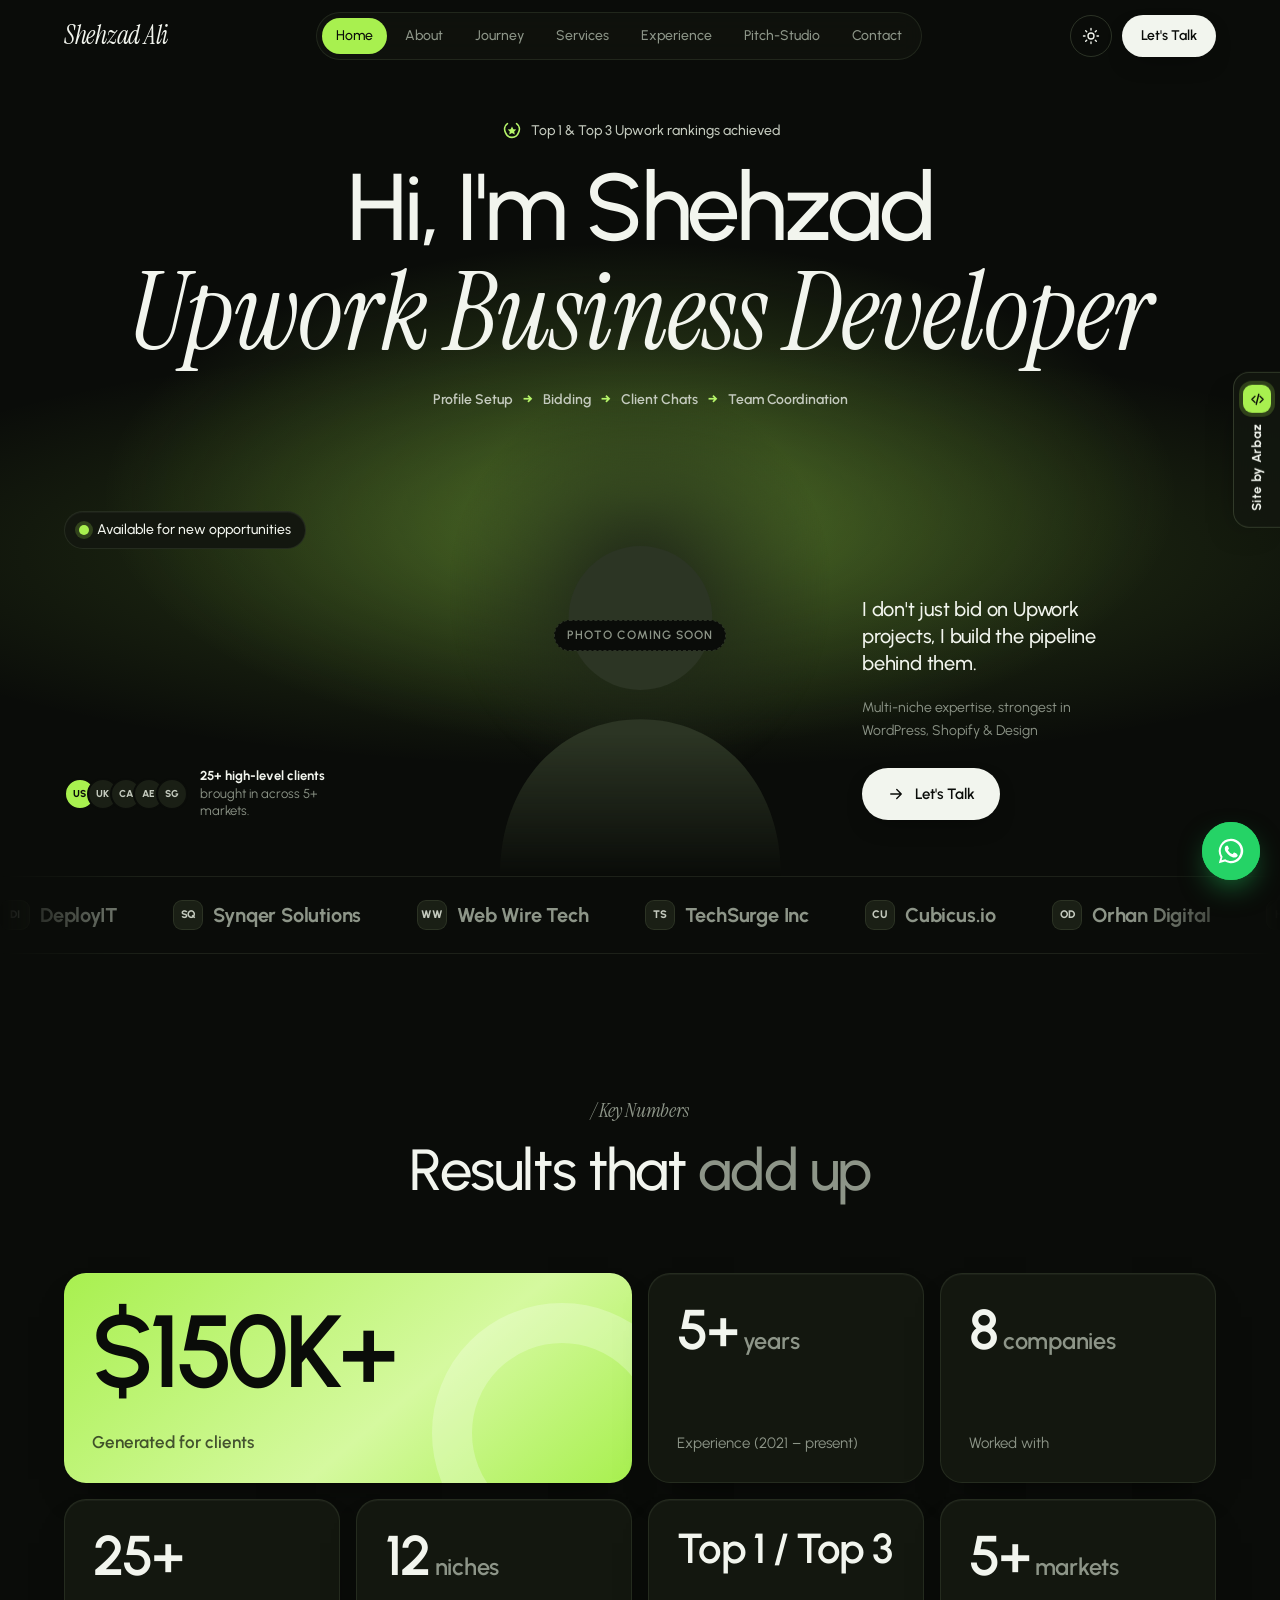
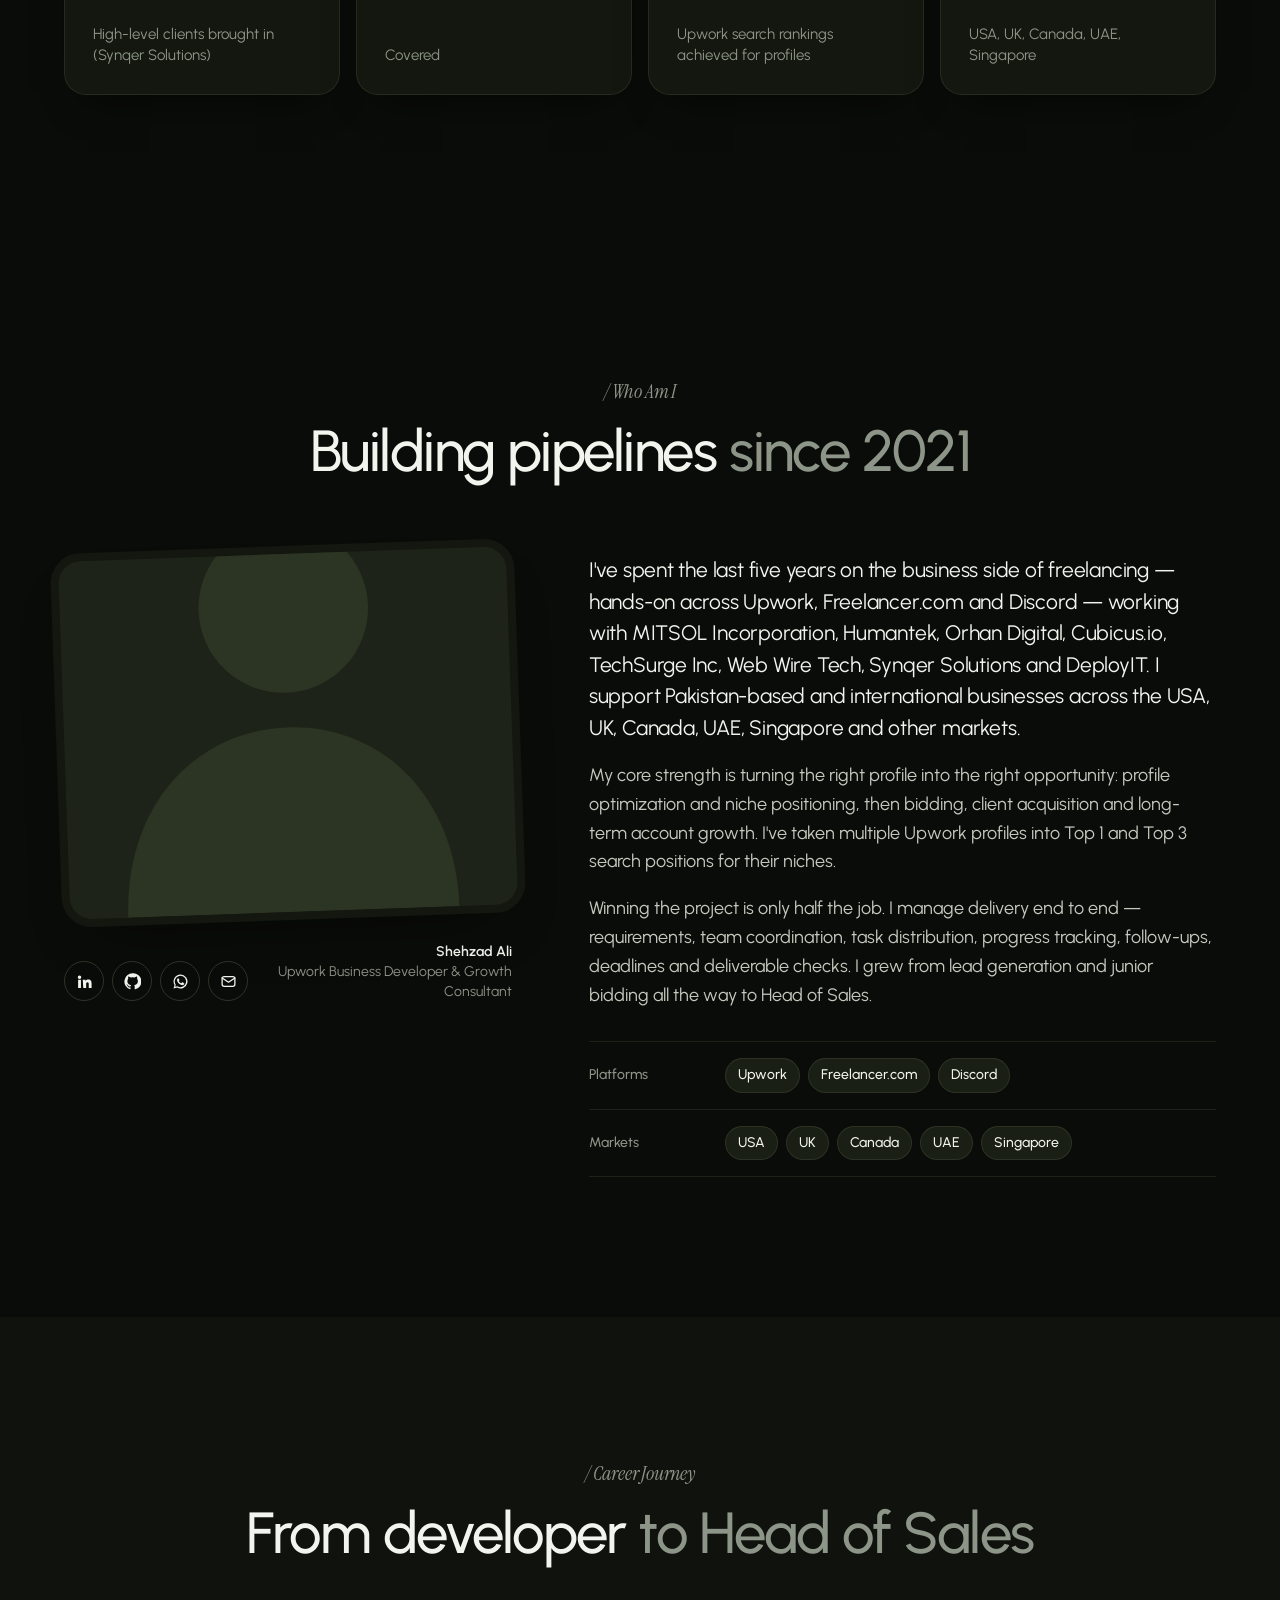
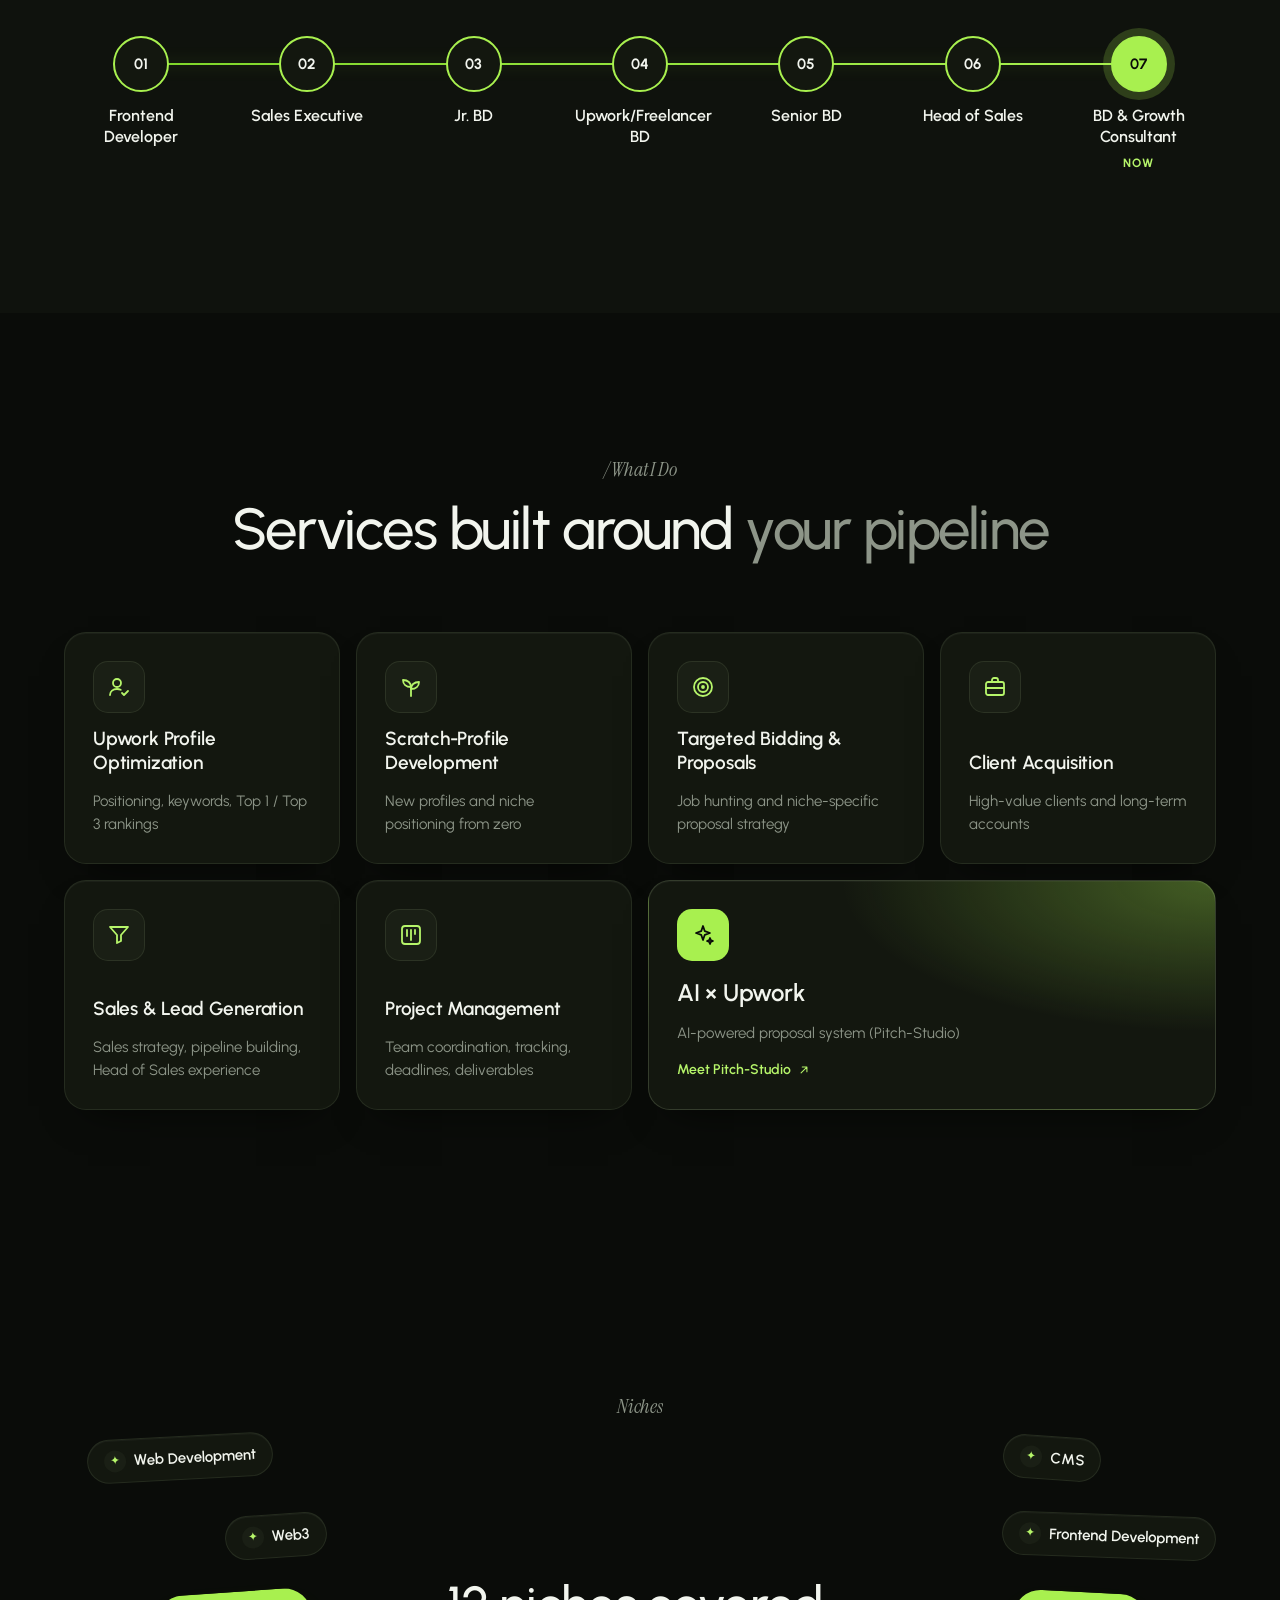
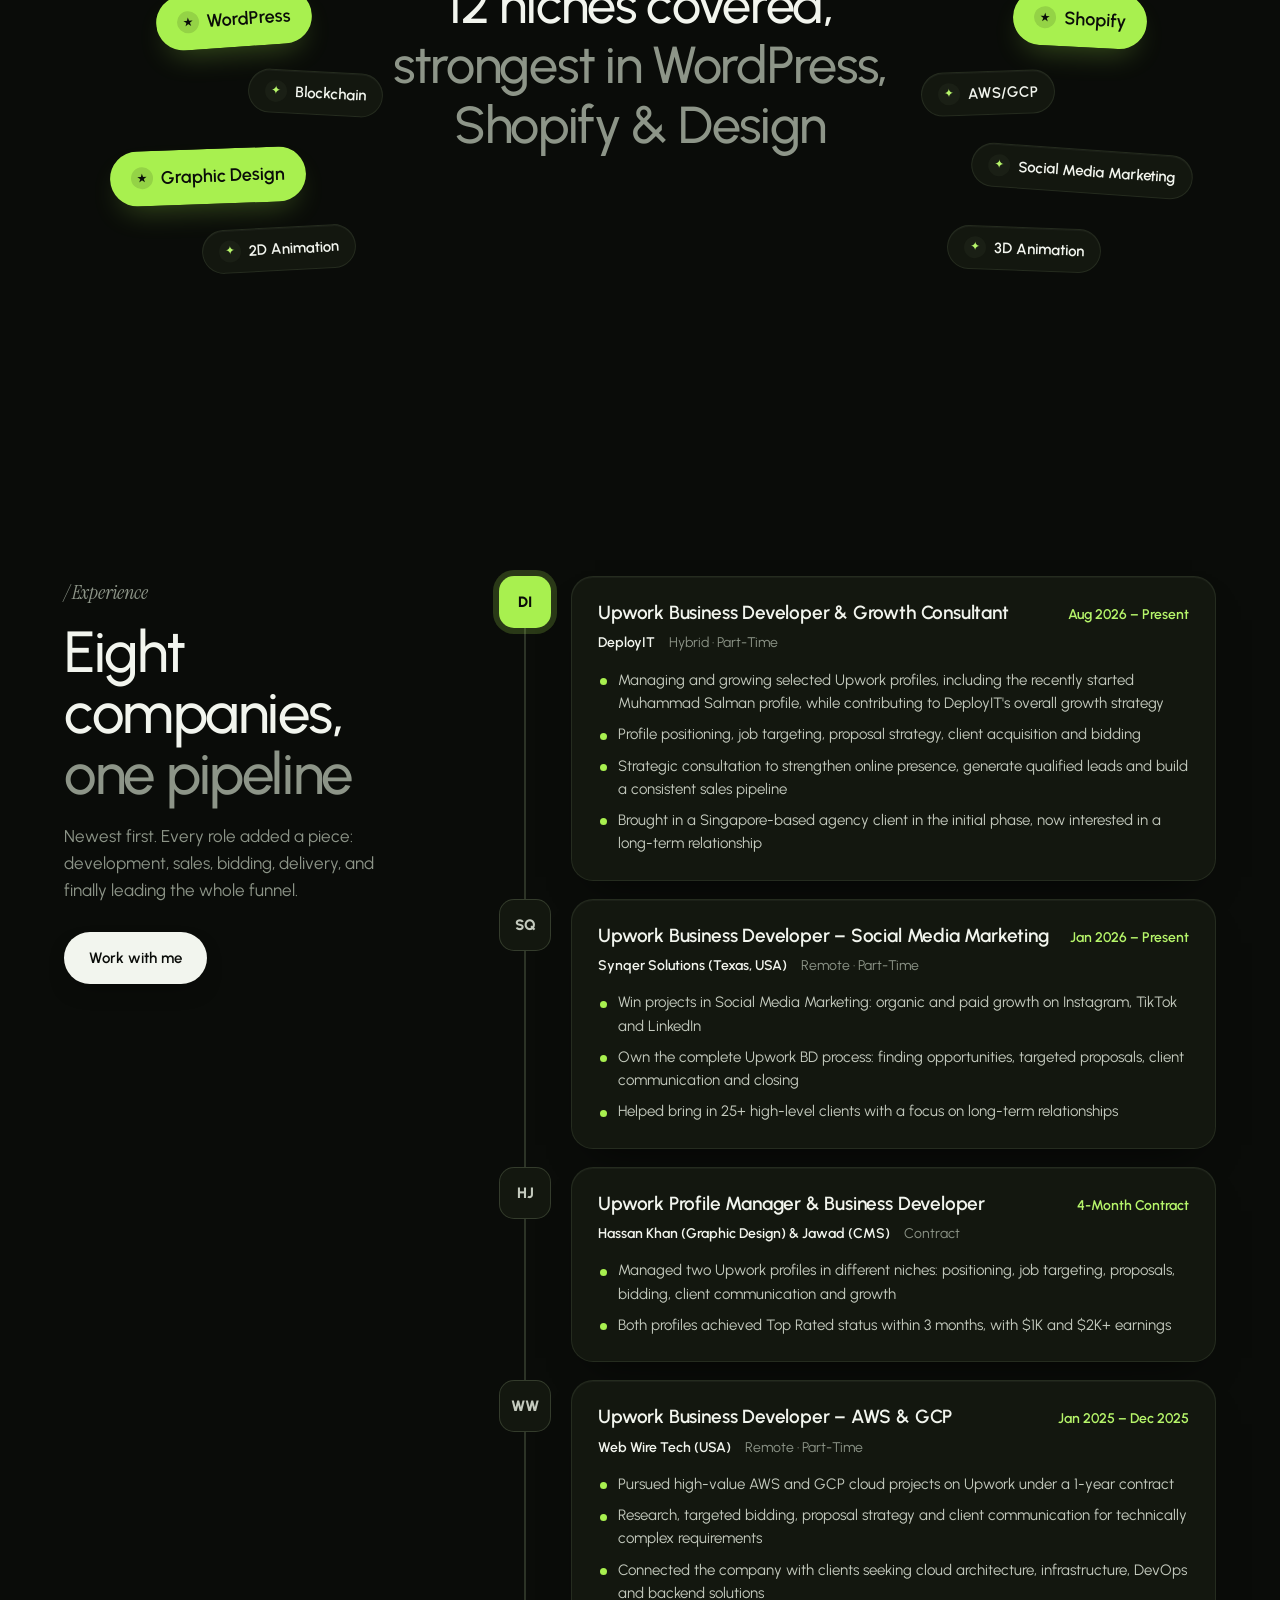
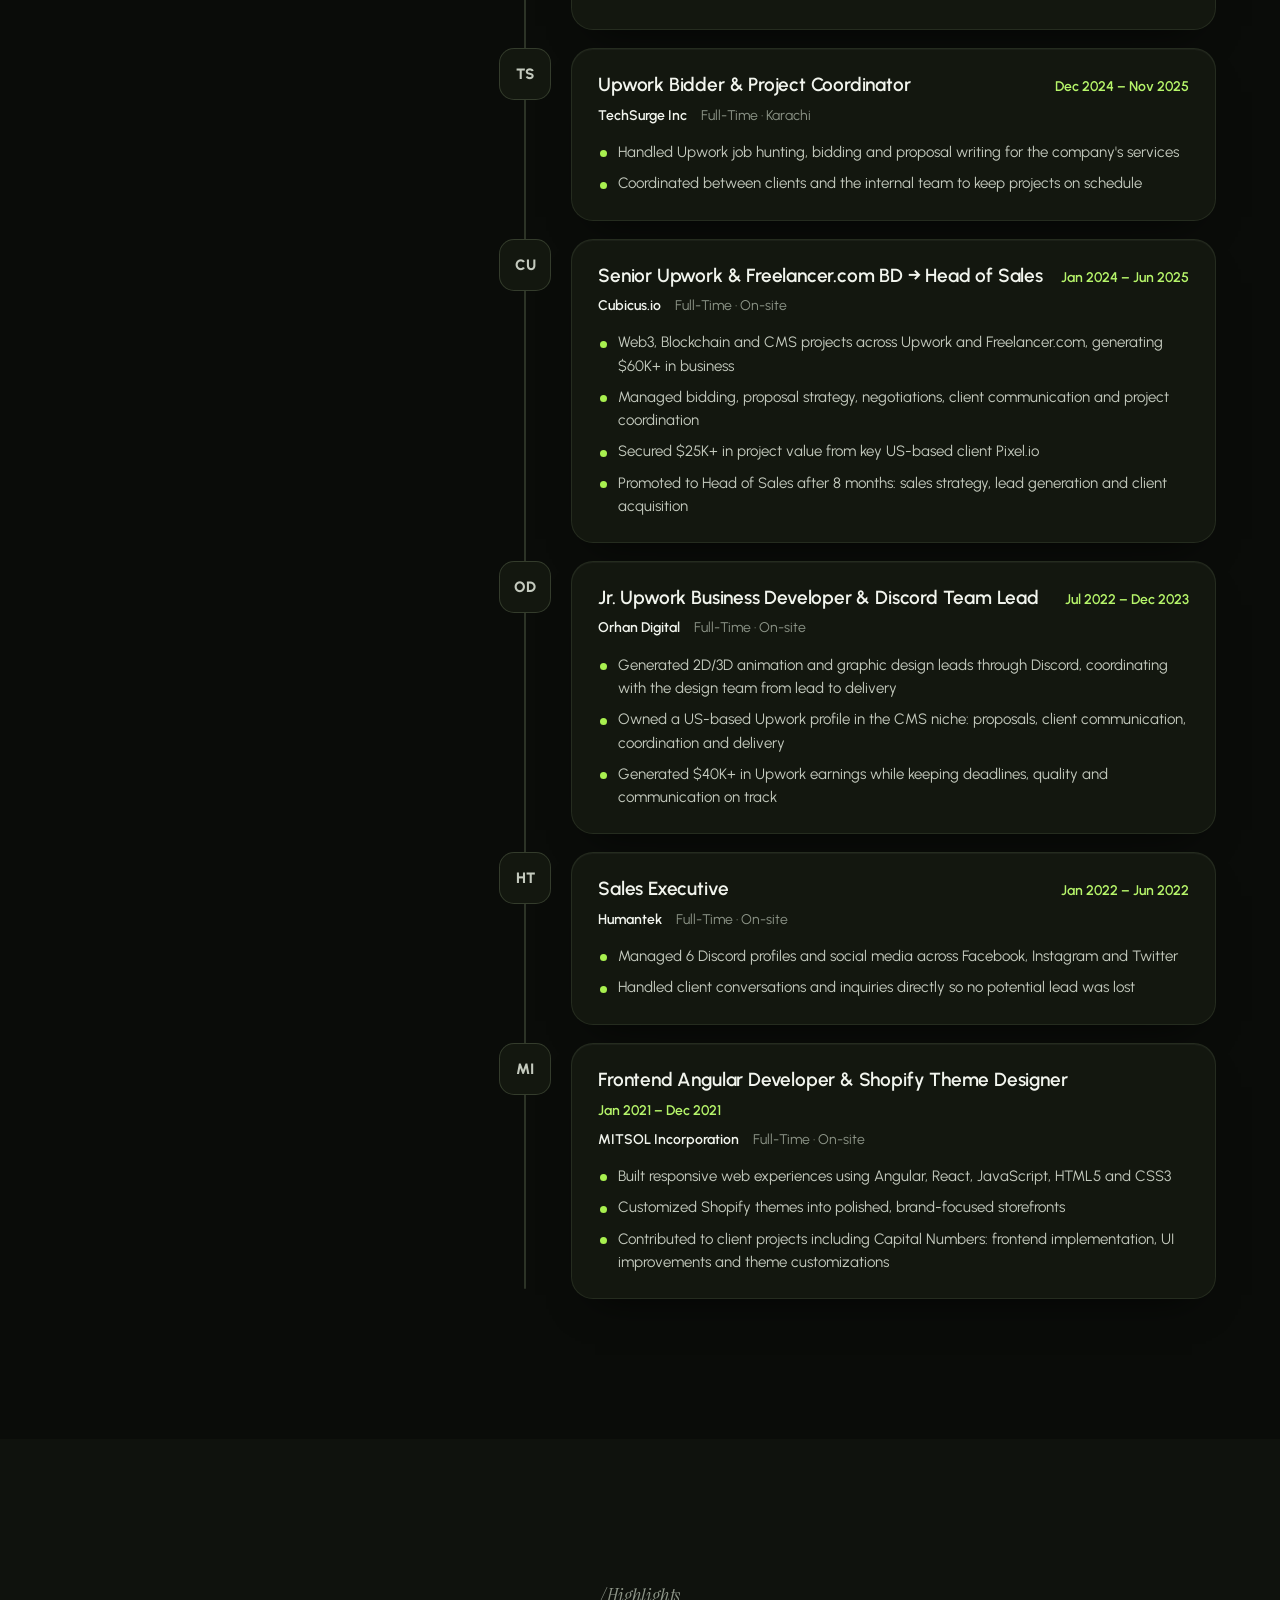
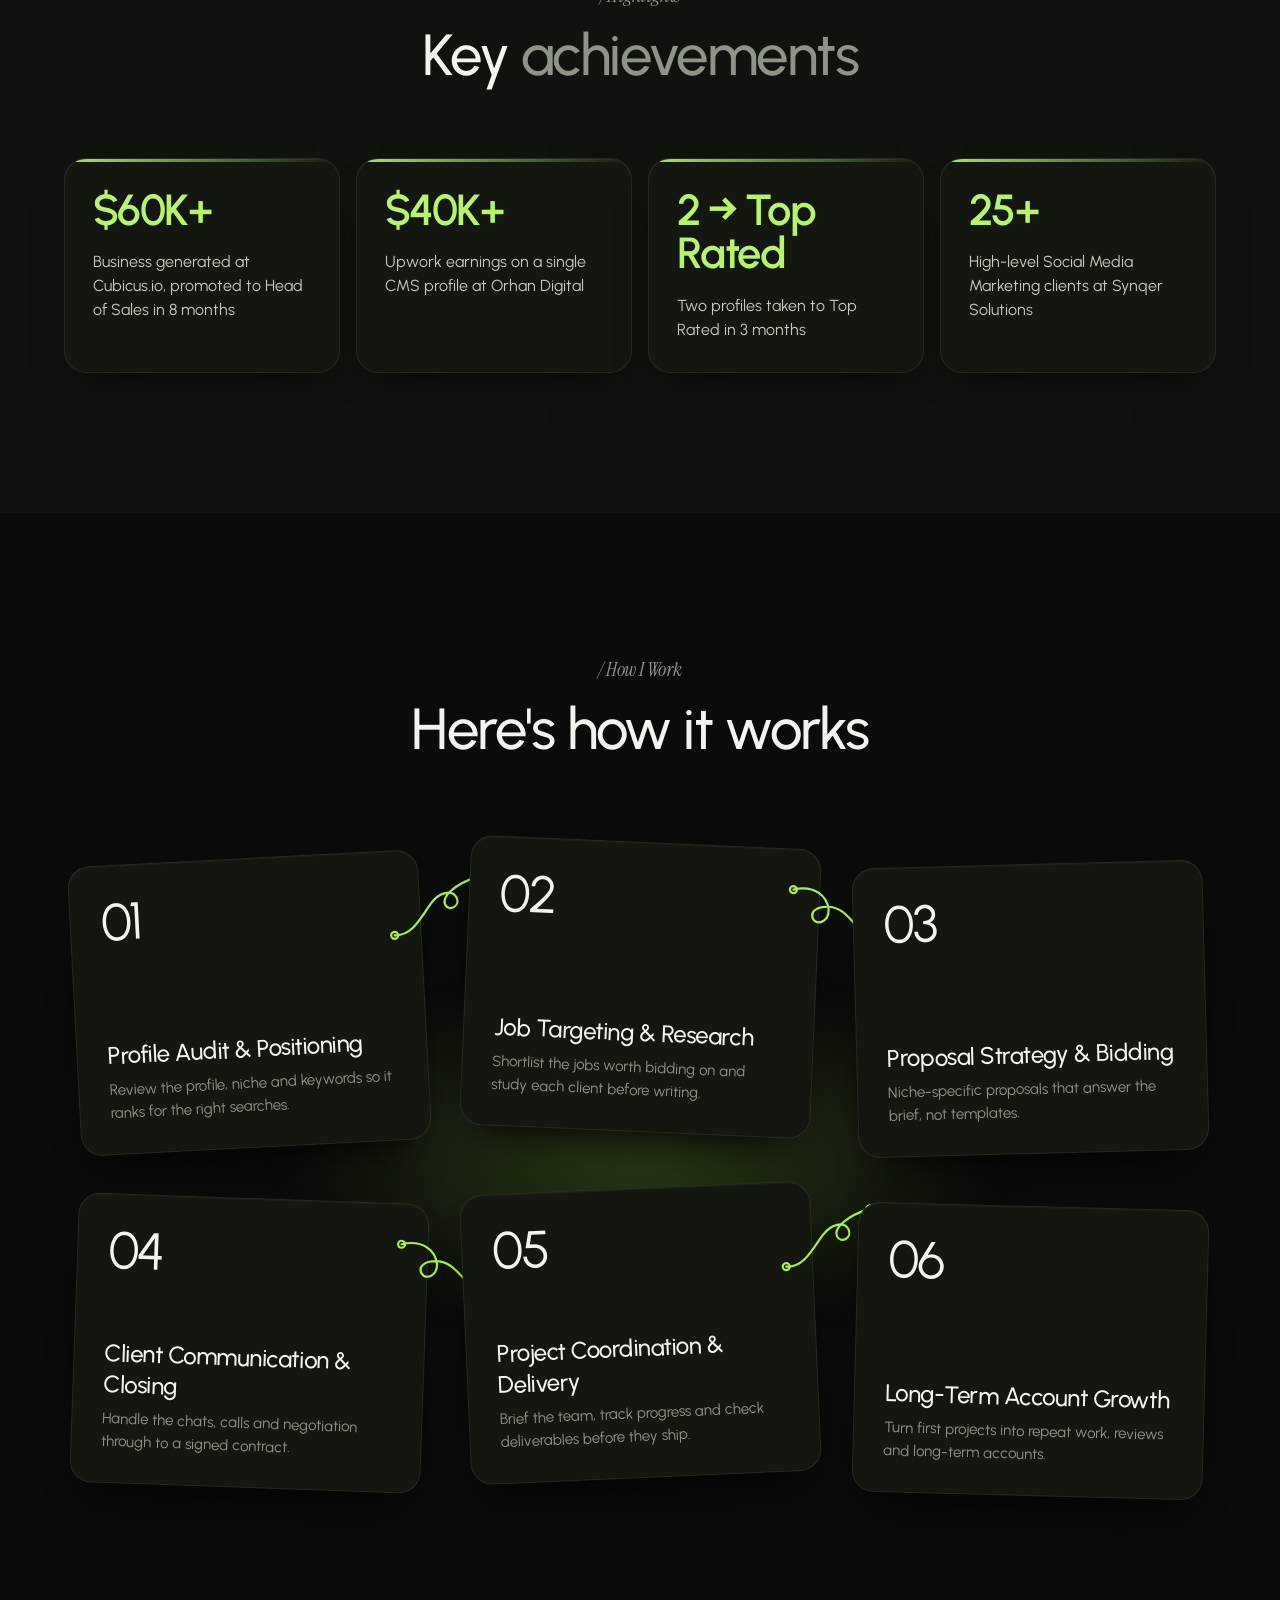
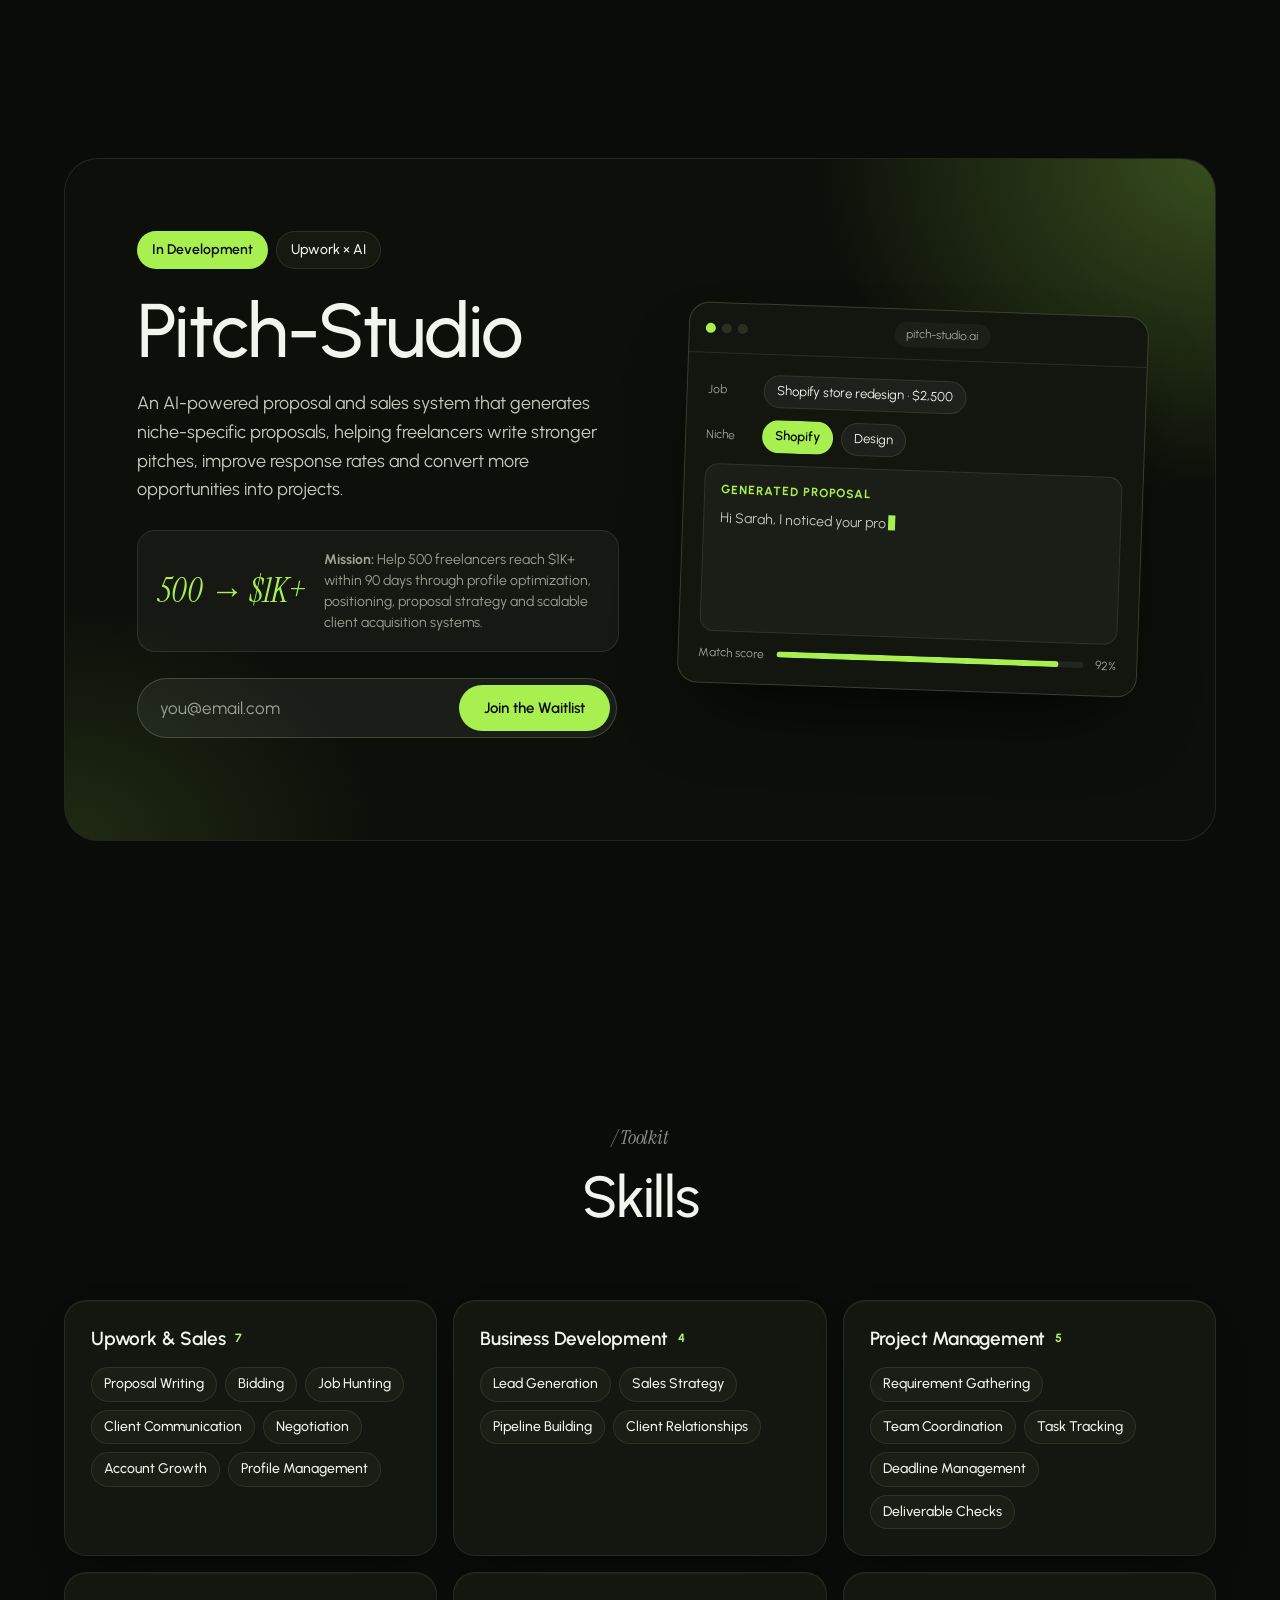
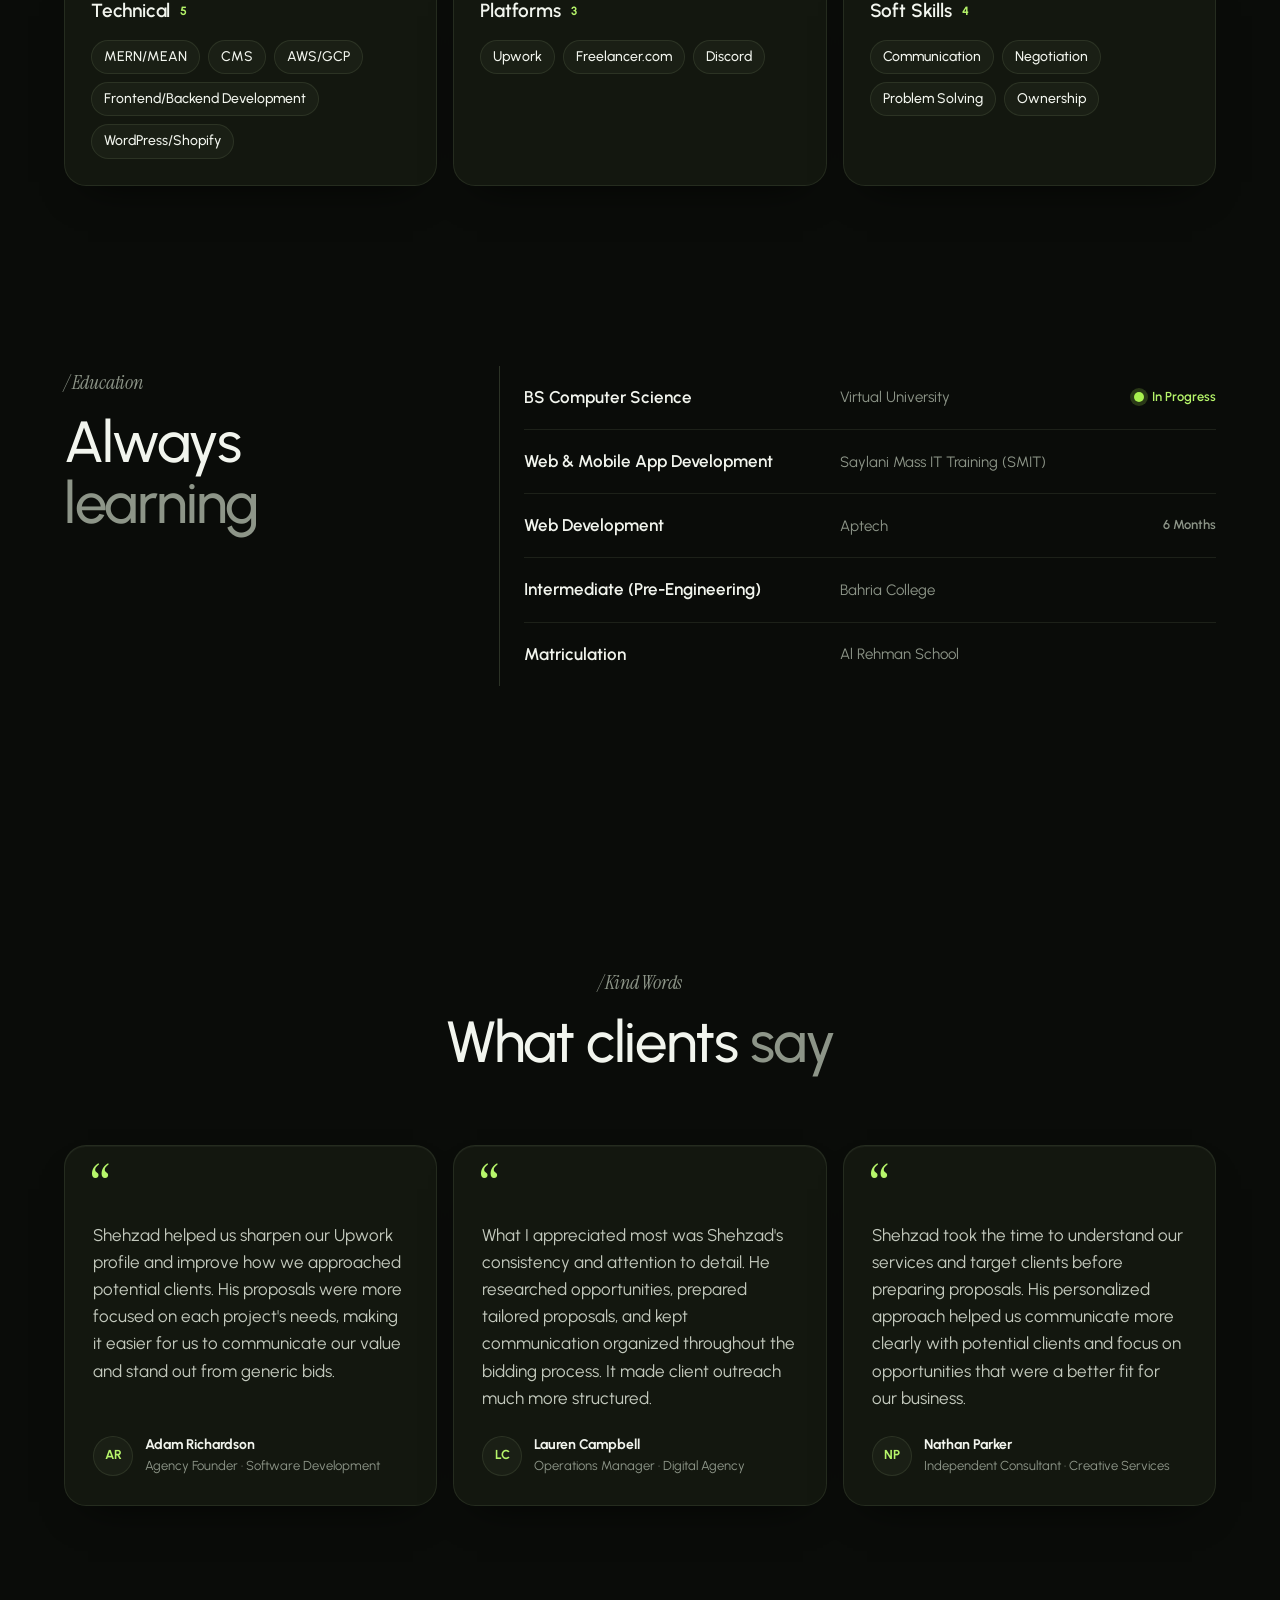
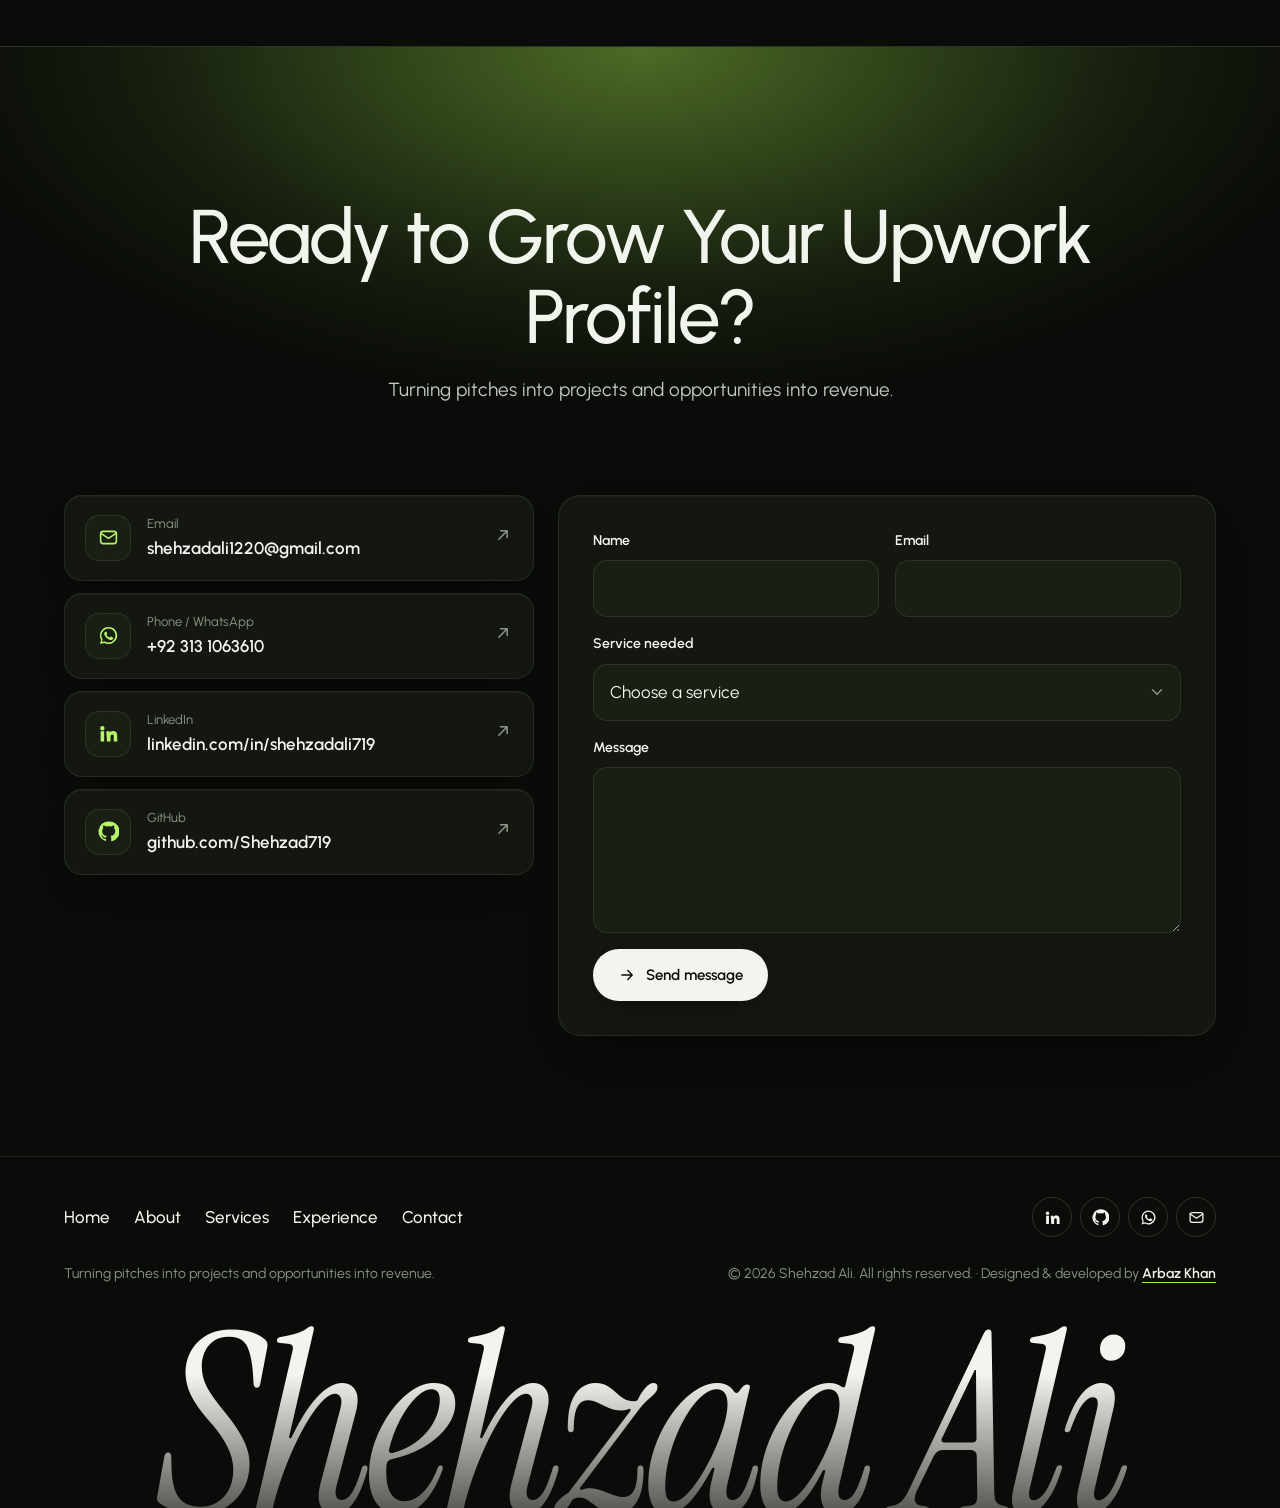
==== commit 7b4c3173: "Add "Site by Arbaz" credit tab and footer credit A vertical tab on the right edge opens a slide-out " ====
--- a/index.html
+++ b/index.html
@@ -343,11 +343,42 @@
     </div>
     <div class="footer__row footer__meta">
       <p data-c="profile.tagline">Turning pitches into projects and opportunities into revenue.</p>
-      <p>© 2026 Shehzad Ali. All rights reserved.</p>
+      <p>© 2026 Shehzad Ali. All rights reserved. · Designed &amp; developed by <a class="footer__credit" href="https://arbazkhan.space" target="_blank" rel="noopener">Arbaz Khan</a></p>
     </div>
   </div>
   <p class="footer__name serif" aria-hidden="true">Shehzad Ali</p>
 </footer>
+
+<!-- ============ DEVELOPER CREDIT ============ -->
+<aside class="credit" id="credit" aria-label="Website developer">
+  <button class="credit__tab" id="creditTab" aria-expanded="false" aria-controls="creditPanel">
+    <span class="credit__tab-icon" aria-hidden="true"><svg viewBox="0 0 24 24"><path d="M8 7l-5 5 5 5M16 7l5 5-5 5M14 4l-4 16"/></svg></span>
+    <span class="credit__tab-text">Site by Arbaz</span>
+  </button>
+  <div class="credit__panel" id="creditPanel" role="dialog" aria-labelledby="creditName">
+    <button class="credit__close icon-btn" id="creditClose" aria-label="Close"><svg viewBox="0 0 24 24"><path d="M6 6l12 12M18 6L6 18"/></svg></button>
+    <div class="credit__head">
+      <span class="credit__av" aria-hidden="true">AK</span>
+      <div>
+        <p class="credit__eyebrow">Designed &amp; developed by</p>
+        <p class="credit__name serif" id="creditName">Arbaz Khan</p>
+      </div>
+    </div>
+    <p class="credit__text">Want a <strong>business</strong>, <strong>portfolio</strong> or <strong>e-commerce</strong> website that looks this good and turns visitors into clients? Let's build yours.</p>
+    <ul class="credit__chips">
+      <li>Business sites</li><li>Portfolios</li><li>E-commerce</li><li>Landing pages</li>
+    </ul>
+    <div class="credit__btns">
+      <a class="btn btn--accent" href="https://arbazkhan.space" target="_blank" rel="noopener">
+        <svg viewBox="0 0 24 24" aria-hidden="true"><circle cx="12" cy="12" r="9"/><path d="M3 12h18M12 3c2.5 2.6 3.8 5.6 3.8 9s-1.3 6.4-3.8 9c-2.5-2.6-3.8-5.6-3.8-9S9.5 5.6 12 3z"/></svg>arbazkhan.space
+      </a>
+      <a class="btn btn--ghost" href="https://www.linkedin.com/in/arbazkhan-webdev/" target="_blank" rel="noopener">
+        <svg class="fill" viewBox="0 0 24 24" aria-hidden="true"><path d="M4.98 3.5a2.5 2.5 0 1 1 0 5 2.5 2.5 0 0 1 0-5zM3 9.5h4V21H3zM9.5 9.5h3.8v1.6h.1c.5-1 1.8-2 3.8-2 4 0 4.8 2.6 4.8 6V21h-4v-5.2c0-1.2 0-2.8-1.7-2.8s-2 1.3-2 2.7V21h-4z"/></svg>Connect on LinkedIn
+      </a>
+    </div>
+    <p class="credit__foot"><i class="dot"></i>Taking on new projects</p>
+  </div>
+</aside>
 
 <a class="wa-float" id="waFloat" href="https://wa.me/923131063610" target="_blank" rel="noopener" aria-label="Chat on WhatsApp">
   <svg viewBox="0 0 32 32" aria-hidden="true"><path fill="currentColor" d="M16 3a13 13 0 0 0-11.2 19.6L3 29l6.6-1.7A13 13 0 1 0 16 3zm0 23.6c-2 0-4-.6-5.7-1.6l-.4-.2-3.9 1 1-3.8-.3-.4A10.6 10.6 0 1 1 16 26.6zm5.8-7.9c-.3-.2-1.9-.9-2.2-1-.3-.1-.5-.2-.7.2l-1 1.2c-.2.2-.4.2-.7.1a8.7 8.7 0 0 1-4.3-3.8c-.3-.6.3-.5.9-1.7.1-.2 0-.4 0-.5l-1-2.4c-.3-.6-.5-.5-.7-.5h-.6c-.2 0-.6.1-.9.4-.3.3-1.2 1.1-1.2 2.8s1.2 3.3 1.4 3.5c.2.2 2.4 3.7 5.8 5.1 2.2.9 3 1 4.1.8.7-.1 1.9-.8 2.2-1.5.3-.8.3-1.4.2-1.5-.1-.1-.3-.2-.6-.3z"/></svg>
--- a/assets/styles.css
+++ b/assets/styles.css
@@ -397,12 +397,14 @@
 
 /* ---------- testimonials ---------- */
 .testimonials { display: grid; grid-template-columns: repeat(3, 1fr); gap: 16px; }
-.quote { padding: 28px; border-radius: var(--r); background: var(--card); border: 1px solid var(--line); box-shadow: var(--shadow); display: flex; flex-direction: column; gap: 22px; }
+.quote { position: relative; margin: 0; padding: 28px; border-radius: var(--r); background: var(--card); border: 1px solid var(--line); box-shadow: var(--shadow); display: flex; flex-direction: column; gap: 22px; }
 .quote__mark { font-family: var(--serif); font-size: 64px; line-height: .6; height: 26px; color: var(--accent-text); }
 .quote p { color: var(--soft); flex: 1; }
 .quote__who { display: flex; align-items: center; gap: 12px; font-size: 14px; }
-.quote__who img, .quote__av { width: 40px; height: 40px; border-radius: 50%; object-fit: cover; background: var(--card-2); border: 1px solid var(--line); }
+.quote__who img, .quote__av { width: 40px; height: 40px; border-radius: 50%; object-fit: cover; background: var(--card-2); border: 1px solid var(--line); flex-shrink: 0; }
+.quote__av { display: grid; place-items: center; font-size: 13px; font-weight: 700; color: var(--accent-text); }
 .quote__who span { color: var(--muted); display: block; font-size: 13px; }
+.quote__sample { position: absolute; top: 20px; right: 20px; padding: 3px 10px; border-radius: 999px; font-size: 11px; font-weight: 700; letter-spacing: .08em; text-transform: uppercase; color: var(--muted); border: 1px dashed var(--line-2); }
 .quote--ph { border-style: dashed; border-color: var(--line-2); background: transparent; box-shadow: none; }
 .sk { display: block; height: 10px; border-radius: 6px; background: var(--card-2); }
 .sk + .sk { margin-top: 10px; }
@@ -452,6 +454,60 @@
 .wa-float::before { content: ""; position: absolute; inset: 0; border-radius: 50%; border: 2px solid #25d366; animation: ring 2.4s infinite; }
 .wa-float:hover { transform: scale(1.08); }
 @keyframes ring { from { opacity: .8; transform: scale(1); } to { opacity: 0; transform: scale(1.6); } }
+
+/* ---------- developer credit ---------- */
+.footer__credit { color: var(--text); font-weight: 600; border-bottom: 1px solid var(--accent); }
+.footer__credit:hover { color: var(--accent-text); }
+
+.credit__tab {
+  position: fixed; right: 0; top: 50%; z-index: 55; transform: translateY(-50%);
+  display: flex; flex-direction: column; align-items: center; gap: 10px; padding: 12px 9px 16px;
+  border: 1px solid var(--line-2); border-right: 0; border-radius: 16px 0 0 16px; cursor: pointer;
+  background: color-mix(in srgb, var(--card) 88%, transparent); backdrop-filter: blur(12px);
+  box-shadow: -10px 14px 30px -18px rgba(0,0,0,.6);
+  transition: transform .45s var(--ease), padding .3s var(--ease), border-color .3s;
+}
+.credit__tab:hover { padding-right: 15px; border-color: var(--accent); }
+.credit__tab-icon { width: 28px; height: 28px; border-radius: 9px; display: grid; place-items: center; font-size: 15px; background: var(--accent); color: var(--on-accent); box-shadow: 0 0 0 4px var(--glow); }
+.credit__tab-icon svg { stroke-width: 2.2; }
+.credit__tab-text { writing-mode: vertical-rl; transform: rotate(180deg); font-size: 13px; font-weight: 700; letter-spacing: .05em; white-space: nowrap; }
+.credit.open .credit__tab { transform: translate(110%, -50%); }
+
+.credit__panel {
+  position: fixed; right: 16px; top: 50%; z-index: 56; width: min(350px, calc(100vw - 32px));
+  padding: 26px 24px 22px; border-radius: 26px; overflow: hidden;
+  background: var(--card); border: 1px solid var(--line-2);
+  box-shadow: 0 40px 80px -30px rgba(0,0,0,.7), 0 0 0 1px rgba(168,240,79,.06);
+  transform: translate(calc(100% + 32px), -50%); opacity: 0; visibility: hidden;
+  transition: transform .55s var(--ease), opacity .35s, visibility 0s .55s;
+}
+.credit.open .credit__panel { transform: translate(0, -50%); opacity: 1; visibility: visible; transition: transform .55s var(--ease), opacity .35s, visibility 0s; }
+.credit__panel::before { content: ""; position: absolute; inset: -40% -30% auto auto; width: 260px; height: 260px; border-radius: 50%; background: radial-gradient(closest-side, var(--glow-strong), transparent); pointer-events: none; }
+.credit__panel > * { position: relative; }
+.credit__close { position: absolute; top: 14px; right: 14px; width: 34px; height: 34px; font-size: 15px; background: var(--card); }
+.credit__head { display: flex; align-items: center; gap: 14px; padding-right: 36px; }
+.credit__av {
+  width: 54px; height: 54px; border-radius: 17px; display: grid; place-items: center; flex-shrink: 0;
+  font-family: var(--serif); font-style: italic; font-size: 24px; color: var(--on-accent);
+  background: linear-gradient(140deg, var(--accent), #e2fbc0); box-shadow: 0 12px 24px -12px var(--glow-strong);
+}
+.credit__eyebrow { font-size: 11px; font-weight: 700; letter-spacing: .1em; text-transform: uppercase; color: var(--muted); }
+.credit__name { font-size: 32px; line-height: 1.05; }
+.credit__text { margin: 18px 0 14px; font-size: 15px; line-height: 1.55; color: var(--soft); }
+.credit__text strong { color: var(--text); font-weight: 700; }
+.credit__chips { display: flex; flex-wrap: wrap; gap: 6px; }
+.credit__chips li { padding: 4px 11px; border-radius: 999px; font-size: 12px; font-weight: 600; background: var(--card-2); border: 1px solid var(--line); }
+.credit__btns { display: grid; gap: 8px; margin-top: 20px; }
+.credit__btns .btn { height: 46px; width: 100%; }
+.credit__btns .btn .fill { fill: currentColor; stroke: none; }
+.credit__foot { display: flex; align-items: center; gap: 10px; margin-top: 16px; font-size: 12px; font-weight: 600; color: var(--muted); }
+.credit__foot .dot { width: 8px; height: 8px; }
+
+@media (max-width: 640px) {
+  .credit__tab { padding: 10px 7px 13px; gap: 8px; }
+  .credit__tab-icon { width: 24px; height: 24px; font-size: 13px; }
+  .credit__tab-text { font-size: 12px; }
+}
 
 /* ---------- reveal ---------- */
 .js .reveal { opacity: 0; transform: translateY(26px); transition: opacity .8s var(--ease), transform .8s var(--ease); transition-delay: var(--d, 0s); }
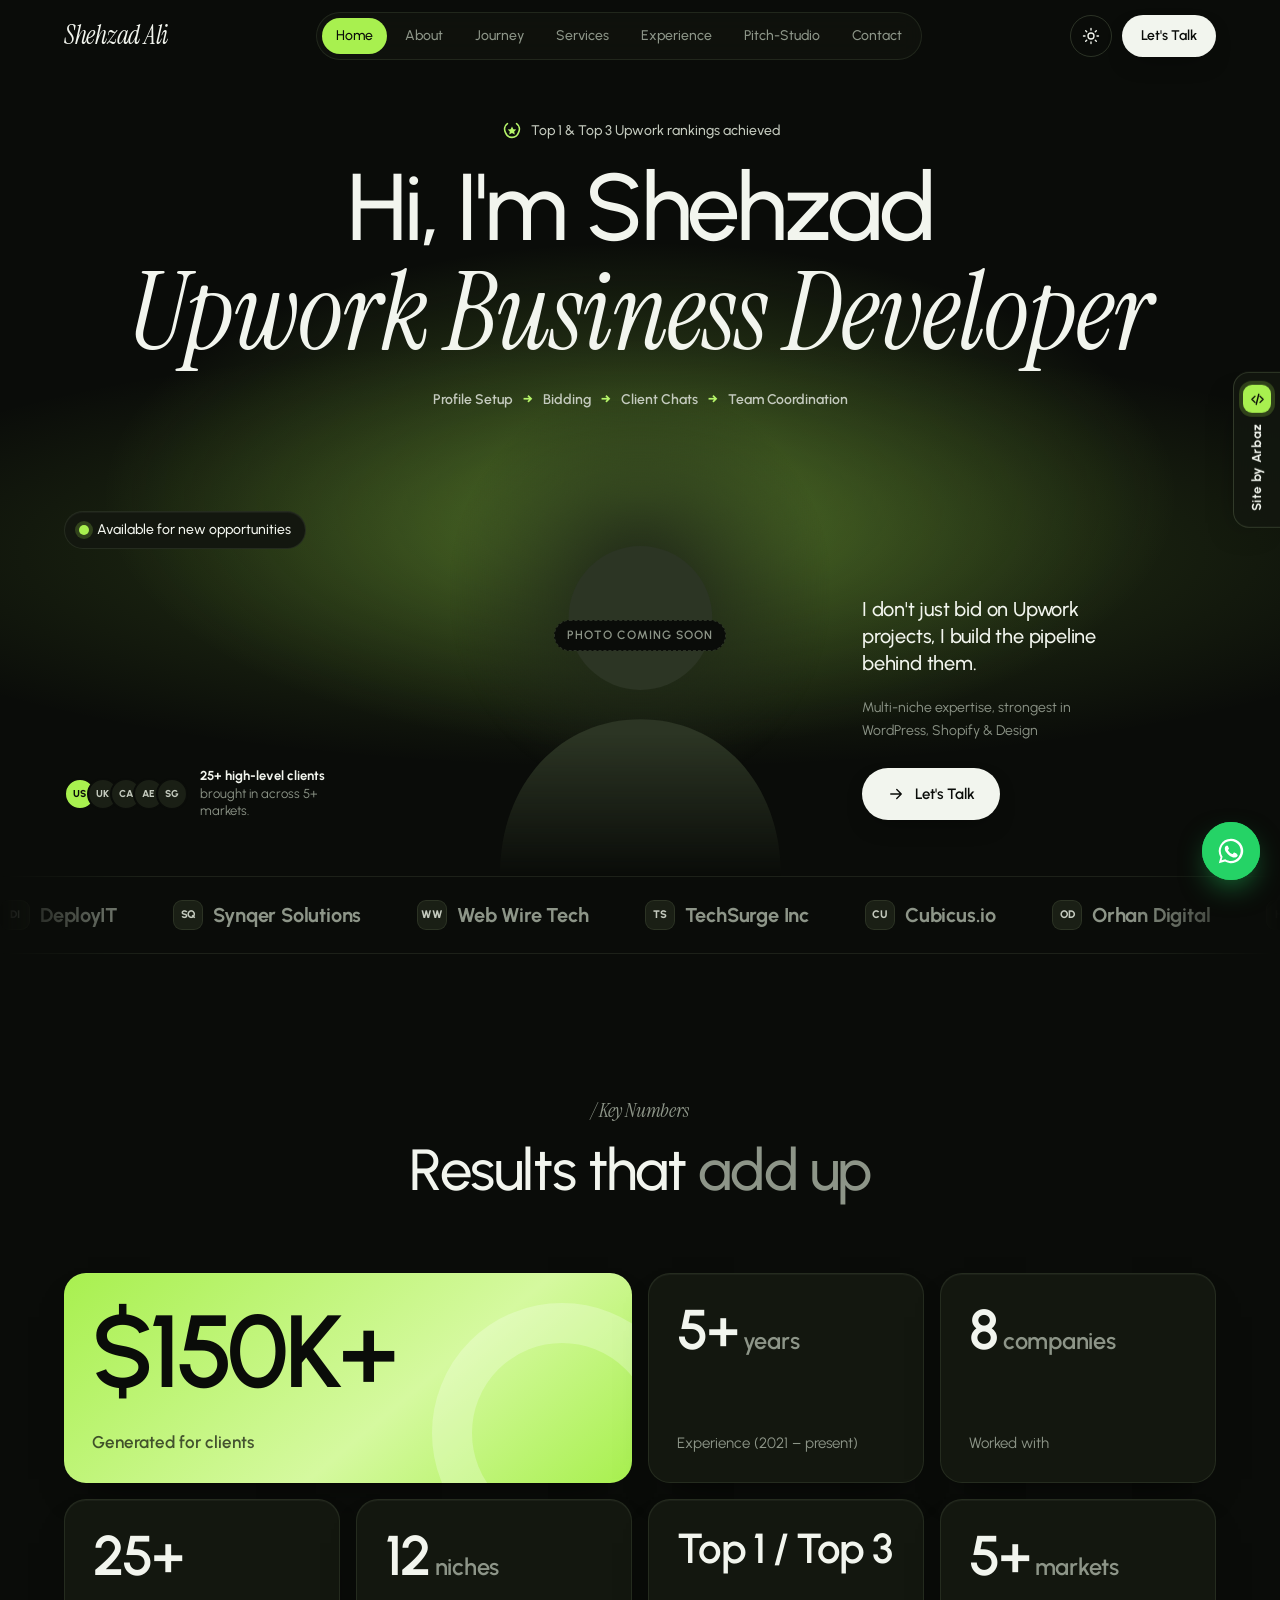
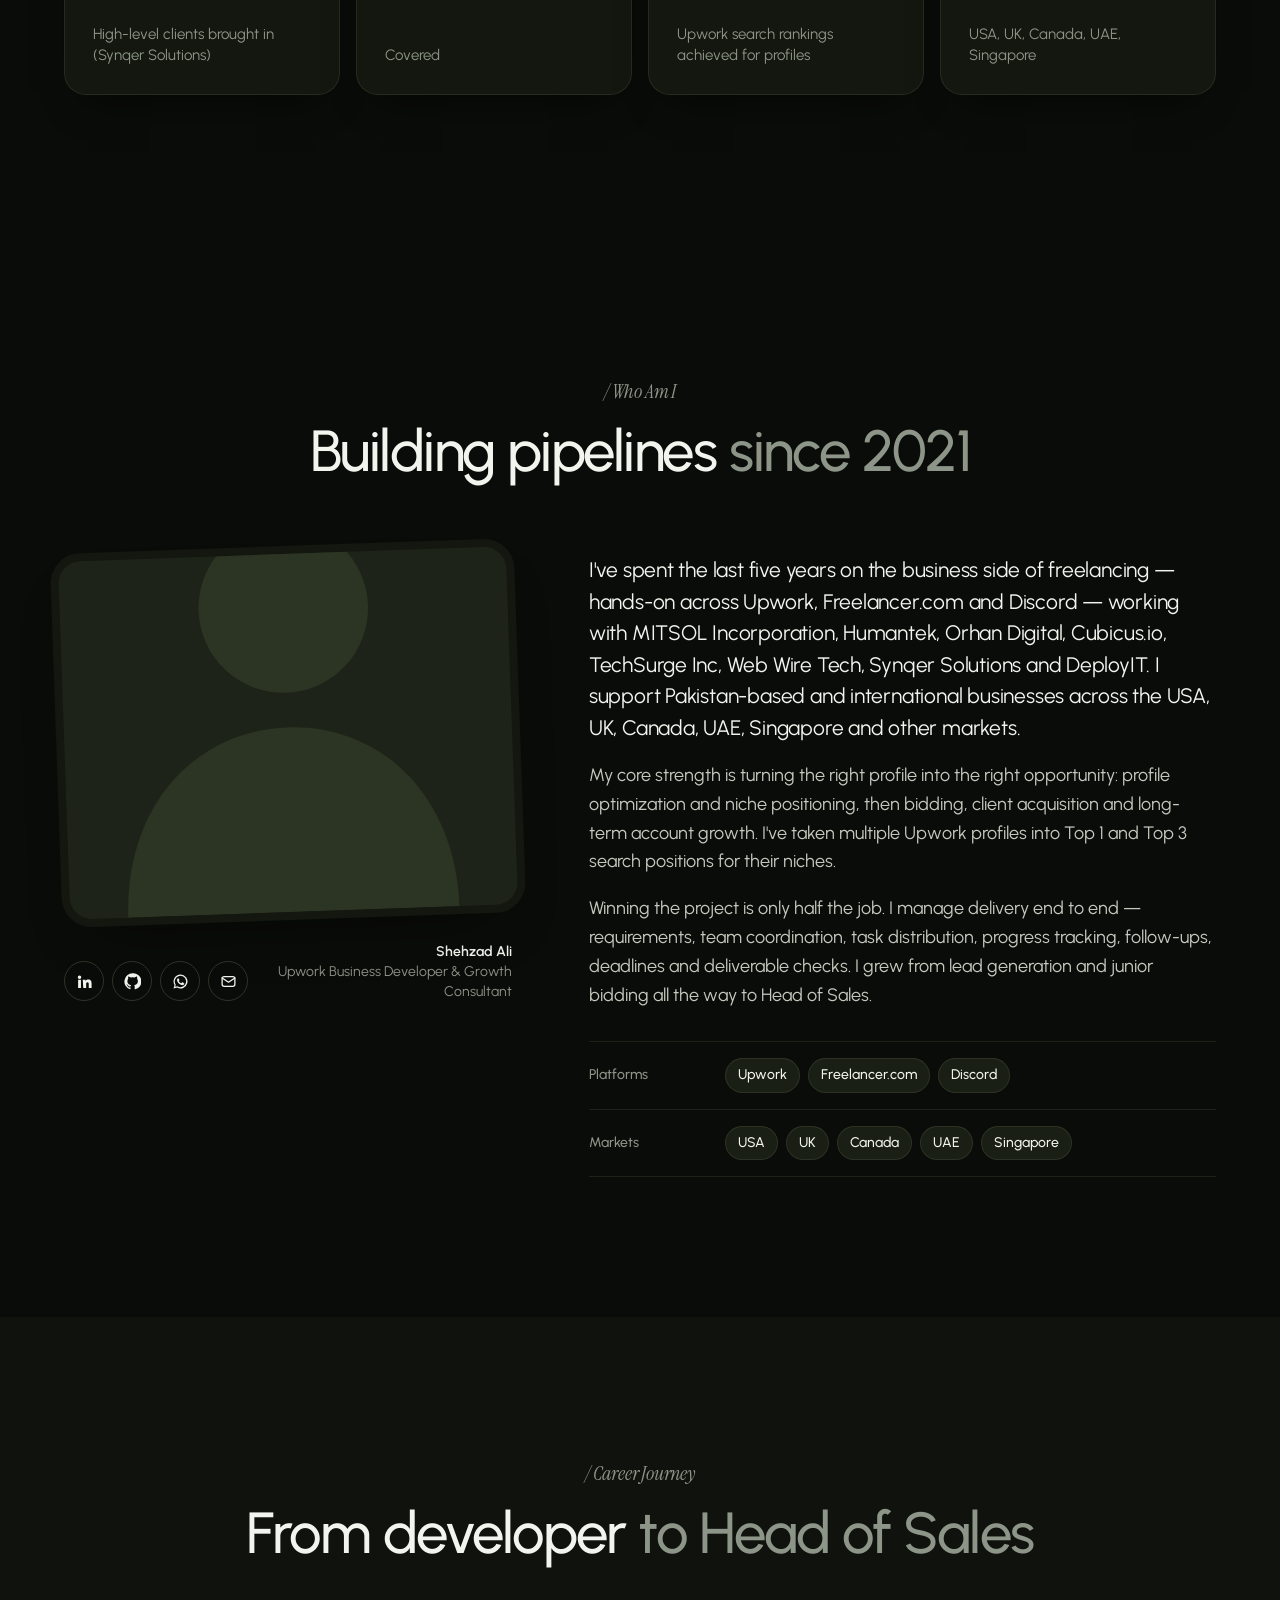
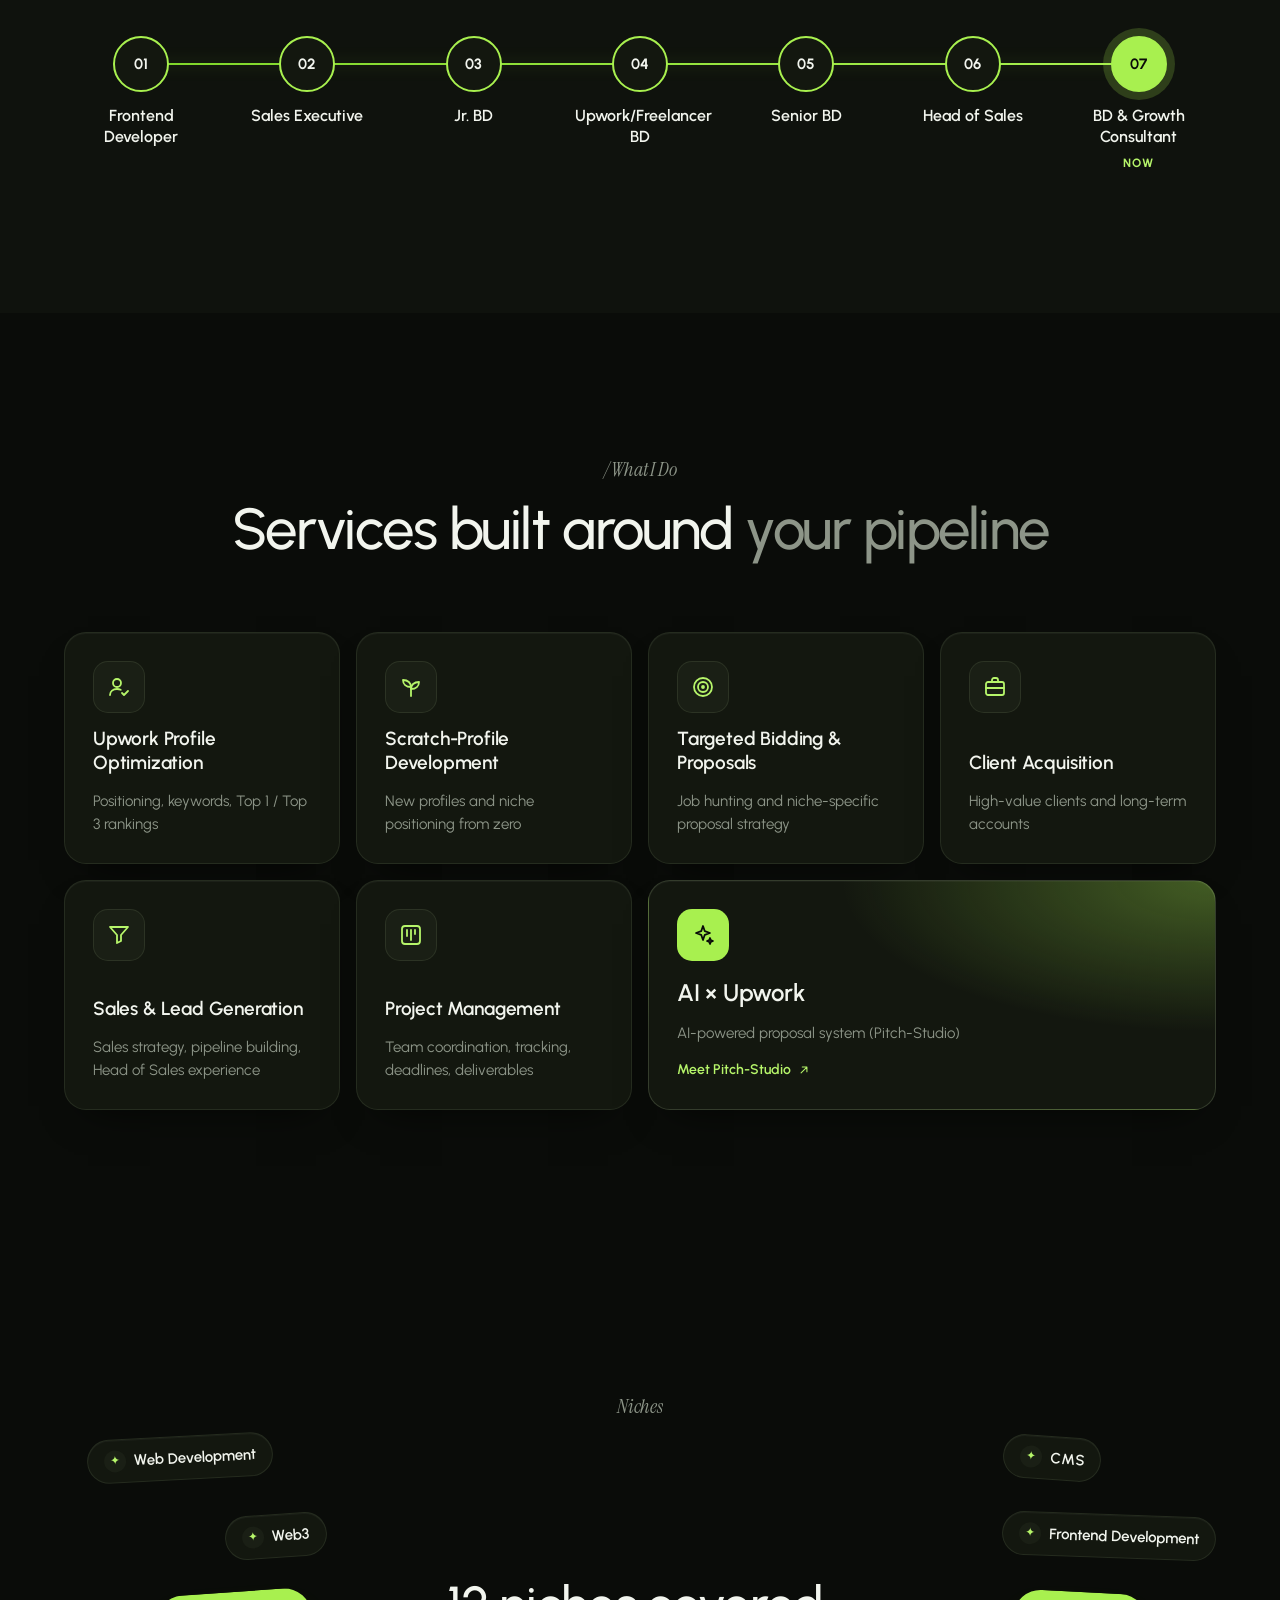
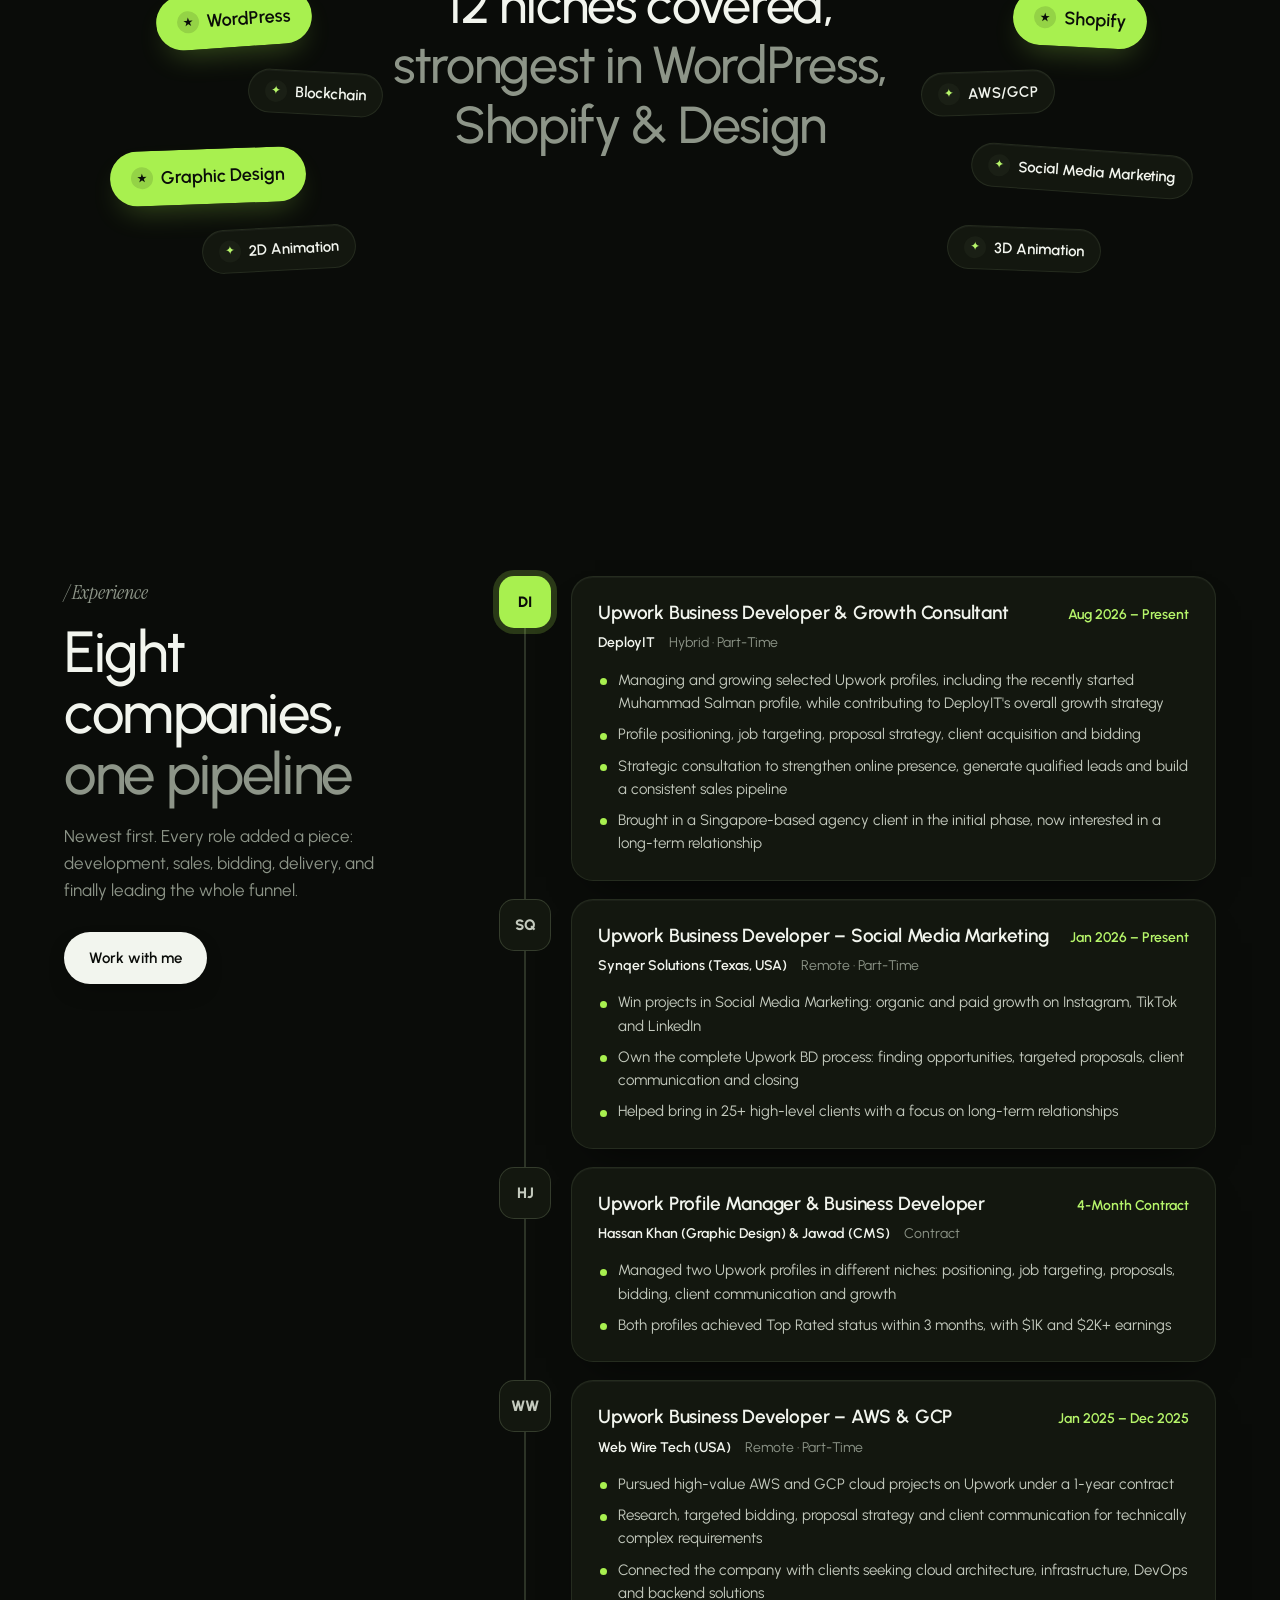
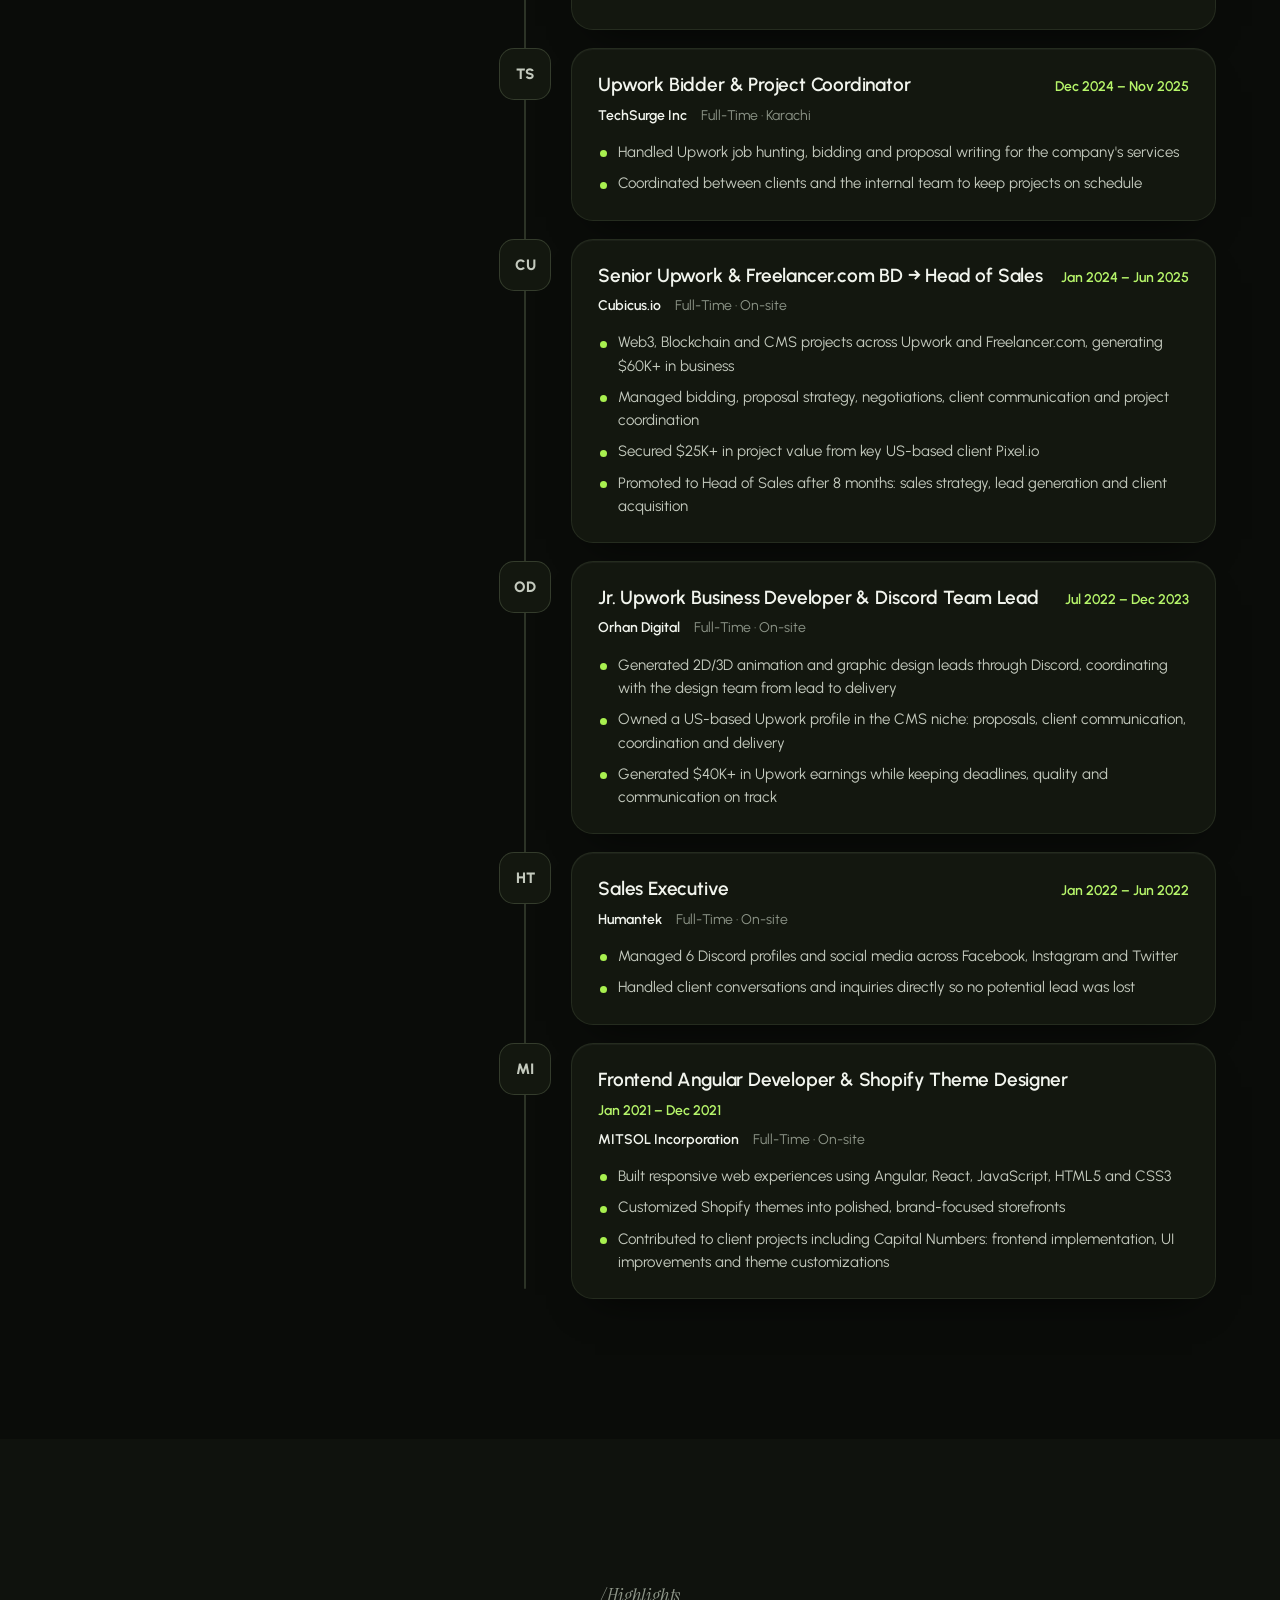
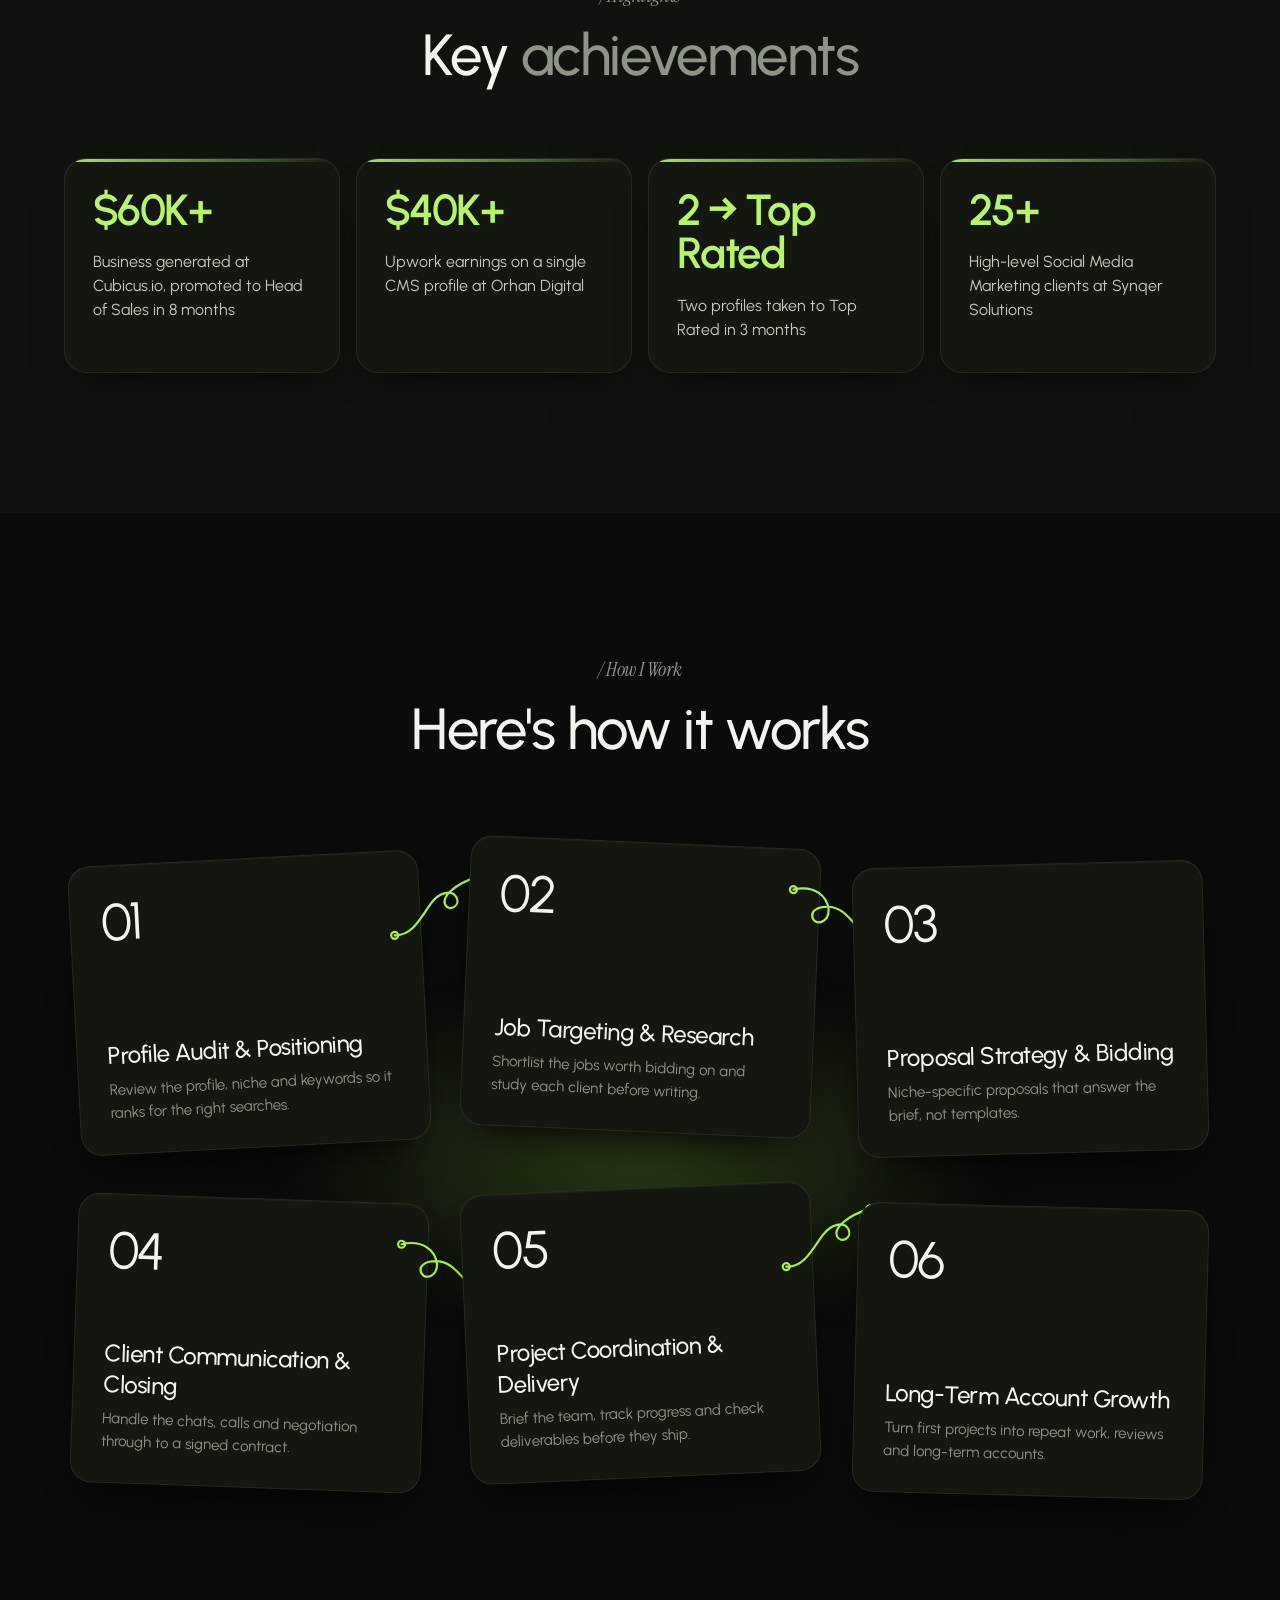
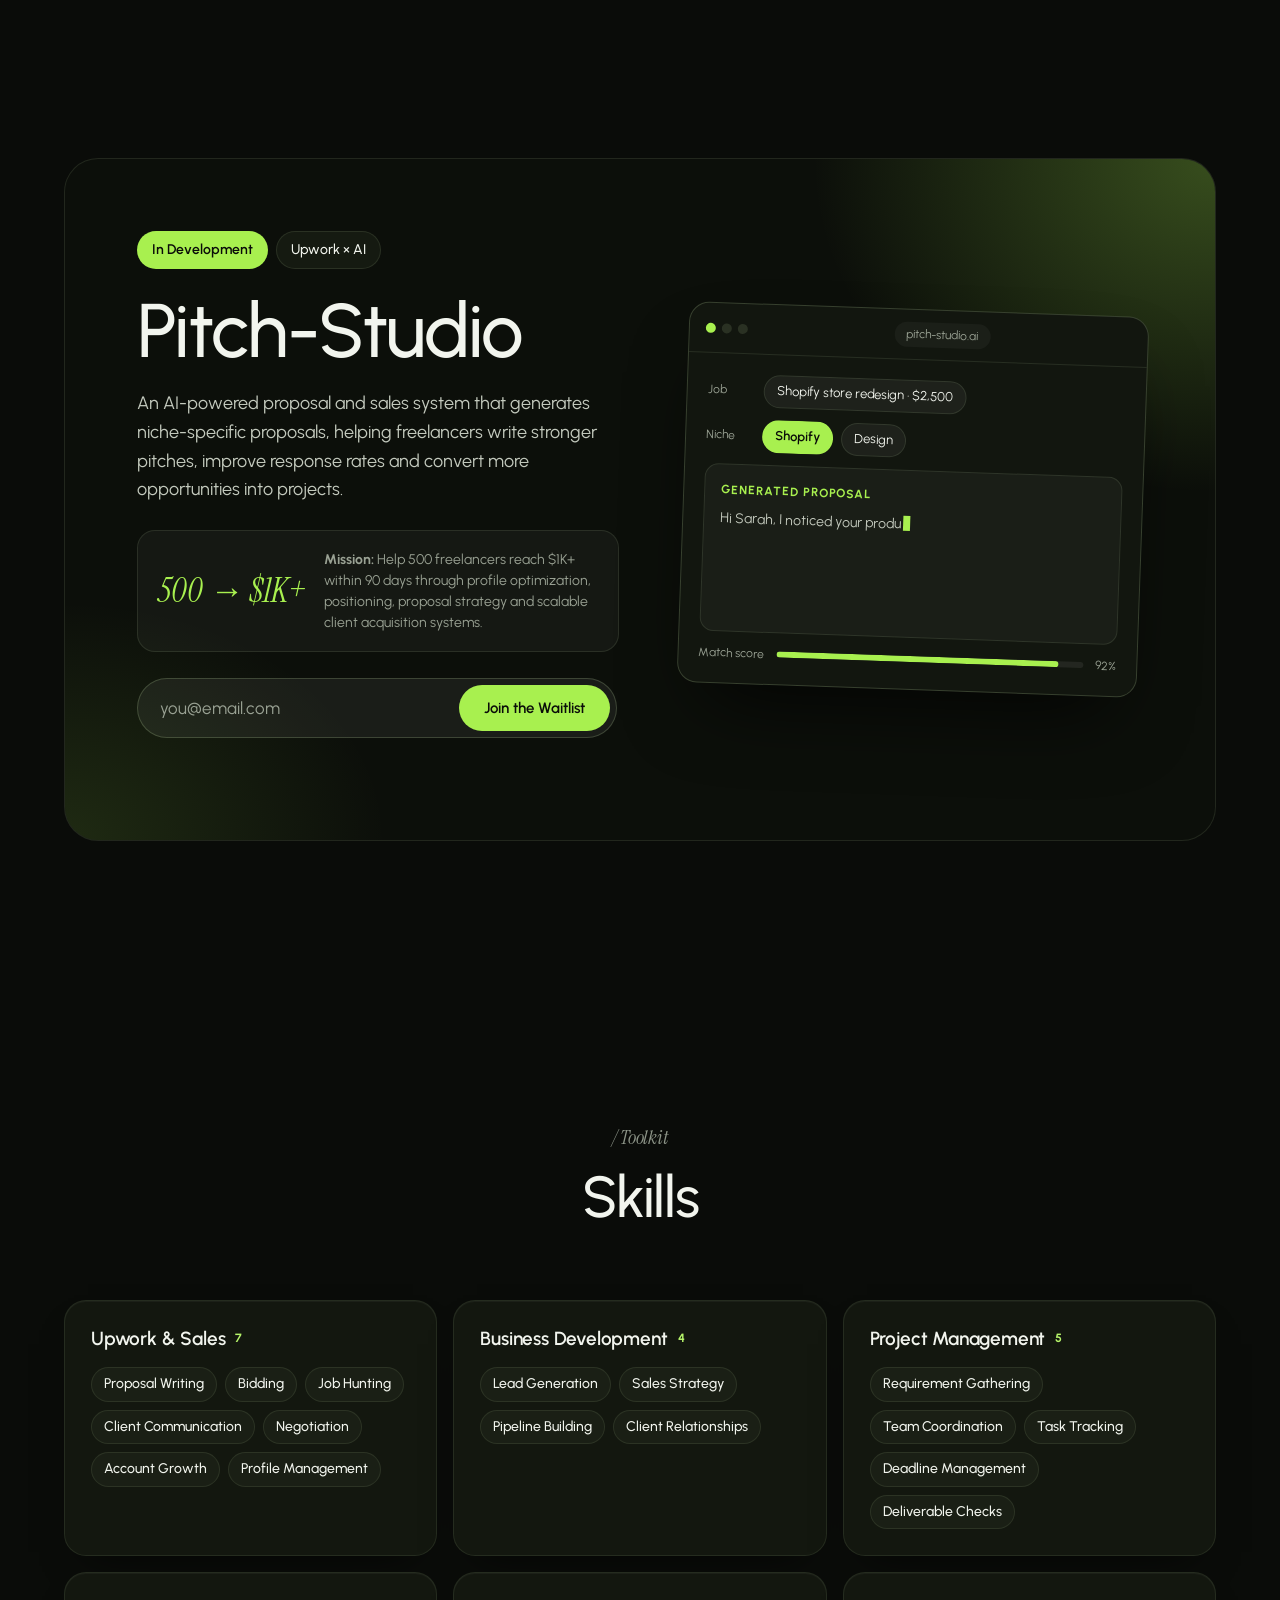
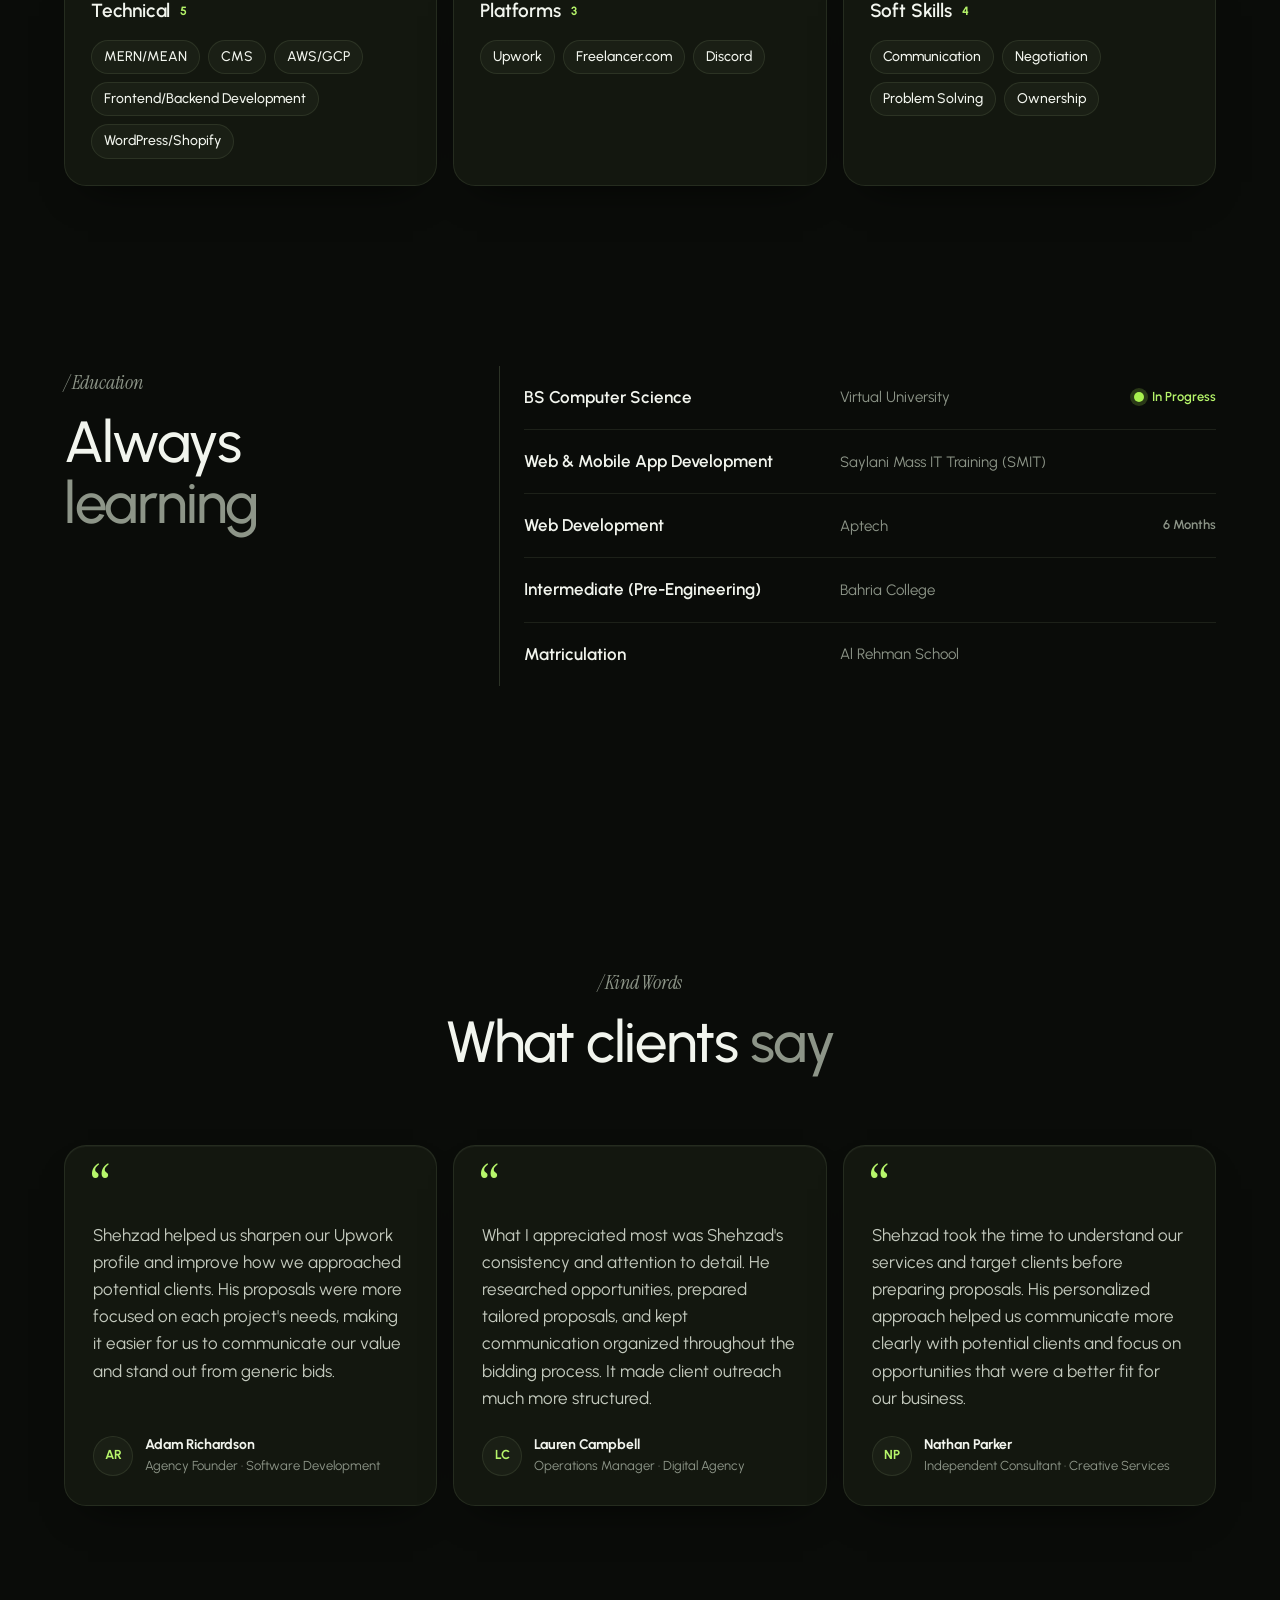
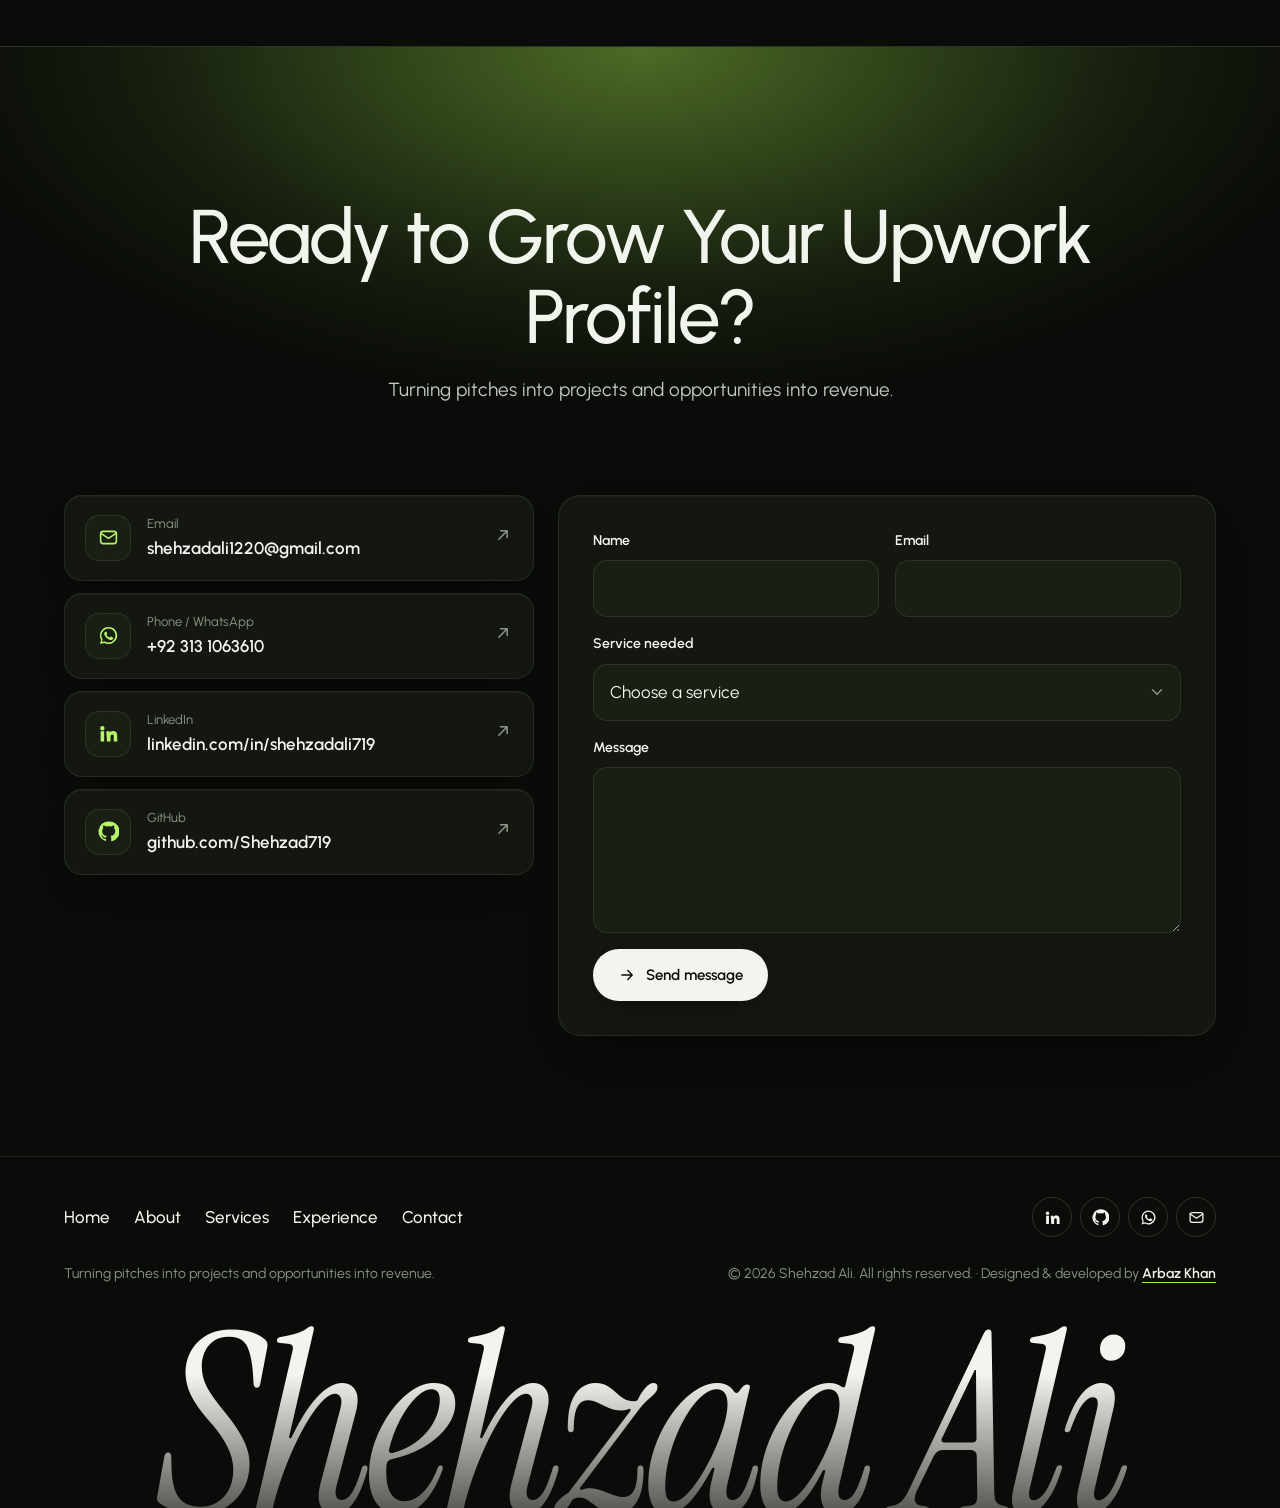
==== commit b7cb583d: "Version asset URLs so updates bypass browser cache GitHub Pages lets browsers cache files for 10 min" ====
--- a/index.html
+++ b/index.html
@@ -26,7 +26,7 @@
   <link rel="preconnect" href="https://fonts.googleapis.com">
   <link rel="preconnect" href="https://fonts.gstatic.com" crossorigin>
   <link href="https://fonts.googleapis.com/css2?family=Instrument+Serif:ital@0;1&family=Urbanist:wght@400;500;600;700;800&display=swap" rel="stylesheet">
-  <link rel="stylesheet" href="assets/styles.css">
+  <link rel="stylesheet" href="assets/styles.css?v=3">
 
   <!-- Theme before paint (avoids a flash) -->
   <script>document.documentElement.classList.add('js');var q=location.search.match(/theme=(light|dark)/);try{var t=q?q[1]:localStorage.getItem('theme');if(t)document.documentElement.dataset.theme=t;}catch(e){if(q)document.documentElement.dataset.theme=q[1];}</script>
@@ -384,7 +384,7 @@
   <svg viewBox="0 0 32 32" aria-hidden="true"><path fill="currentColor" d="M16 3a13 13 0 0 0-11.2 19.6L3 29l6.6-1.7A13 13 0 1 0 16 3zm0 23.6c-2 0-4-.6-5.7-1.6l-.4-.2-3.9 1 1-3.8-.3-.4A10.6 10.6 0 1 1 16 26.6zm5.8-7.9c-.3-.2-1.9-.9-2.2-1-.3-.1-.5-.2-.7.2l-1 1.2c-.2.2-.4.2-.7.1a8.7 8.7 0 0 1-4.3-3.8c-.3-.6.3-.5.9-1.7.1-.2 0-.4 0-.5l-1-2.4c-.3-.6-.5-.5-.7-.5h-.6c-.2 0-.6.1-.9.4-.3.3-1.2 1.1-1.2 2.8s1.2 3.3 1.4 3.5c.2.2 2.4 3.7 5.8 5.1 2.2.9 3 1 4.1.8.7-.1 1.9-.8 2.2-1.5.3-.8.3-1.4.2-1.5-.1-.1-.3-.2-.6-.3z"/></svg>
 </a>
 
-<script src="assets/content.js" defer></script>
-<script src="assets/main.js" defer></script>
+<script src="assets/content.js?v=3" defer></script>
+<script src="assets/main.js?v=3" defer></script>
 </body>
 </html>
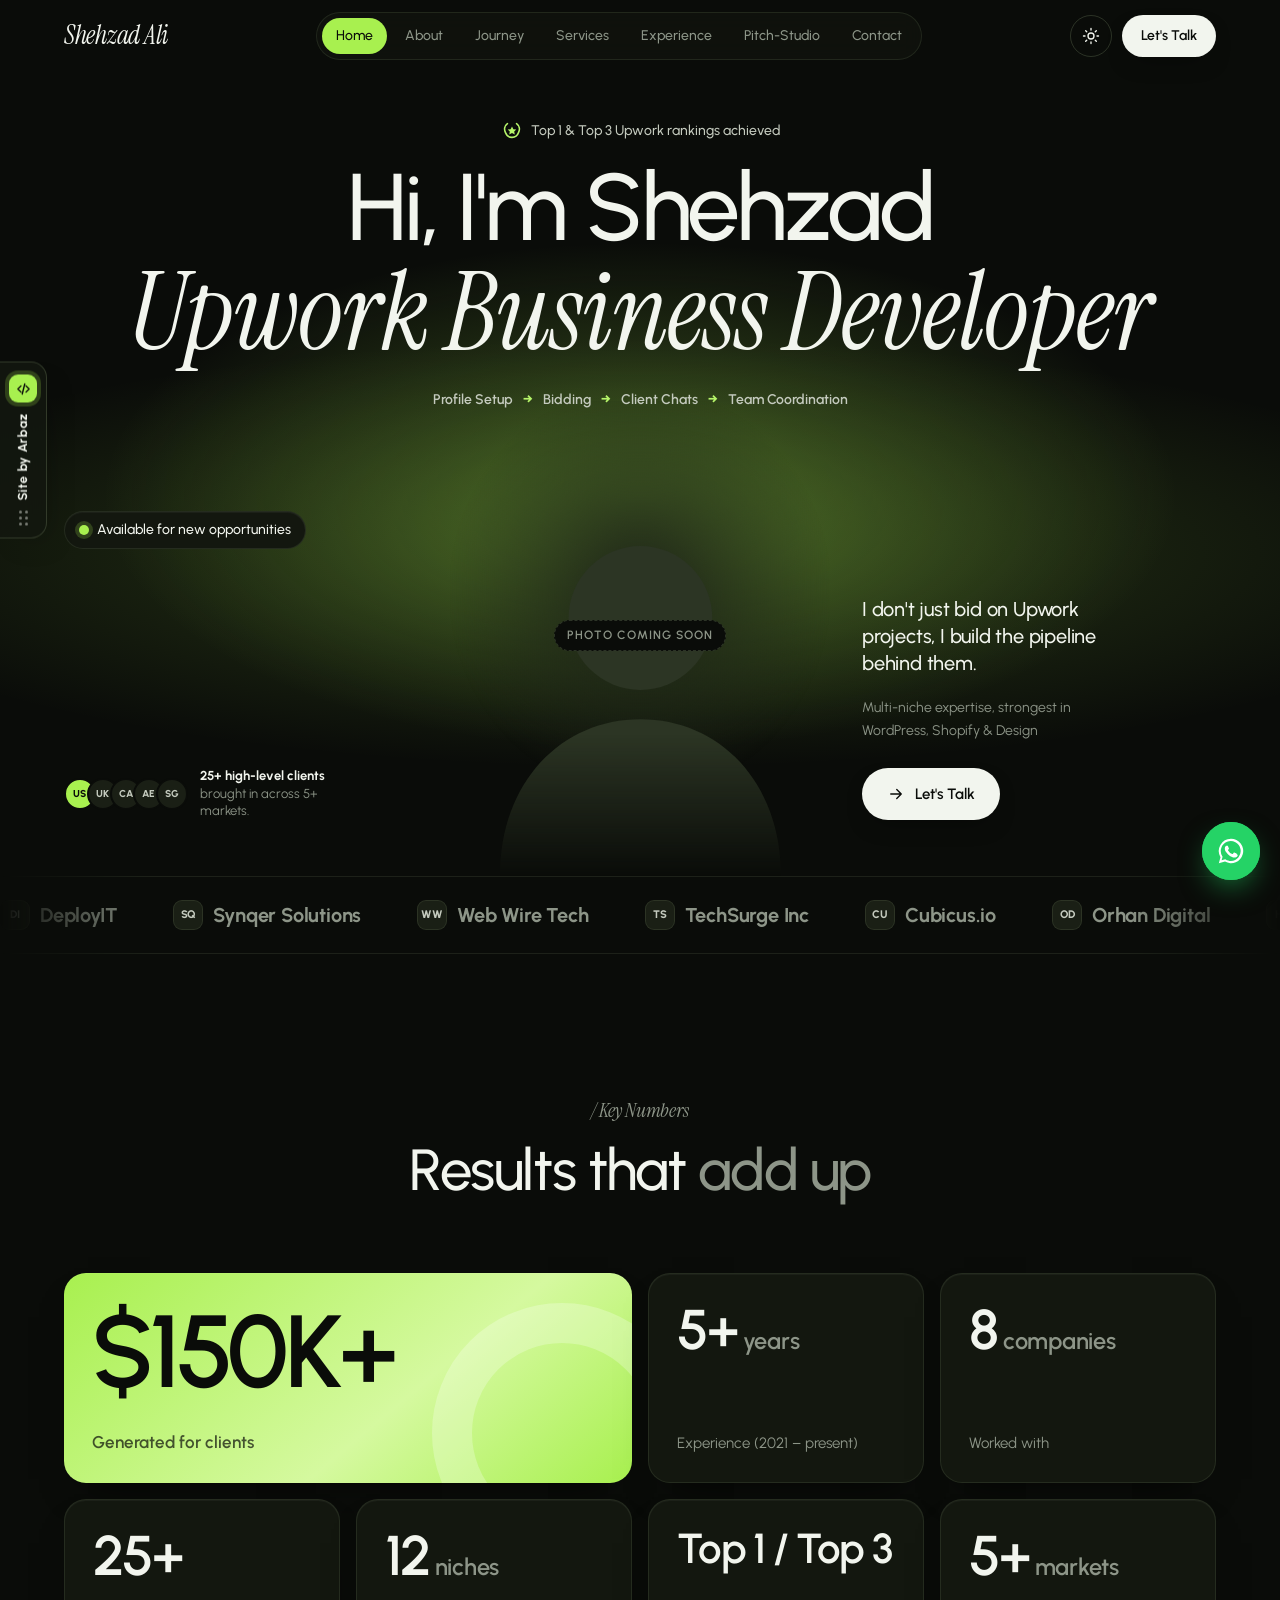
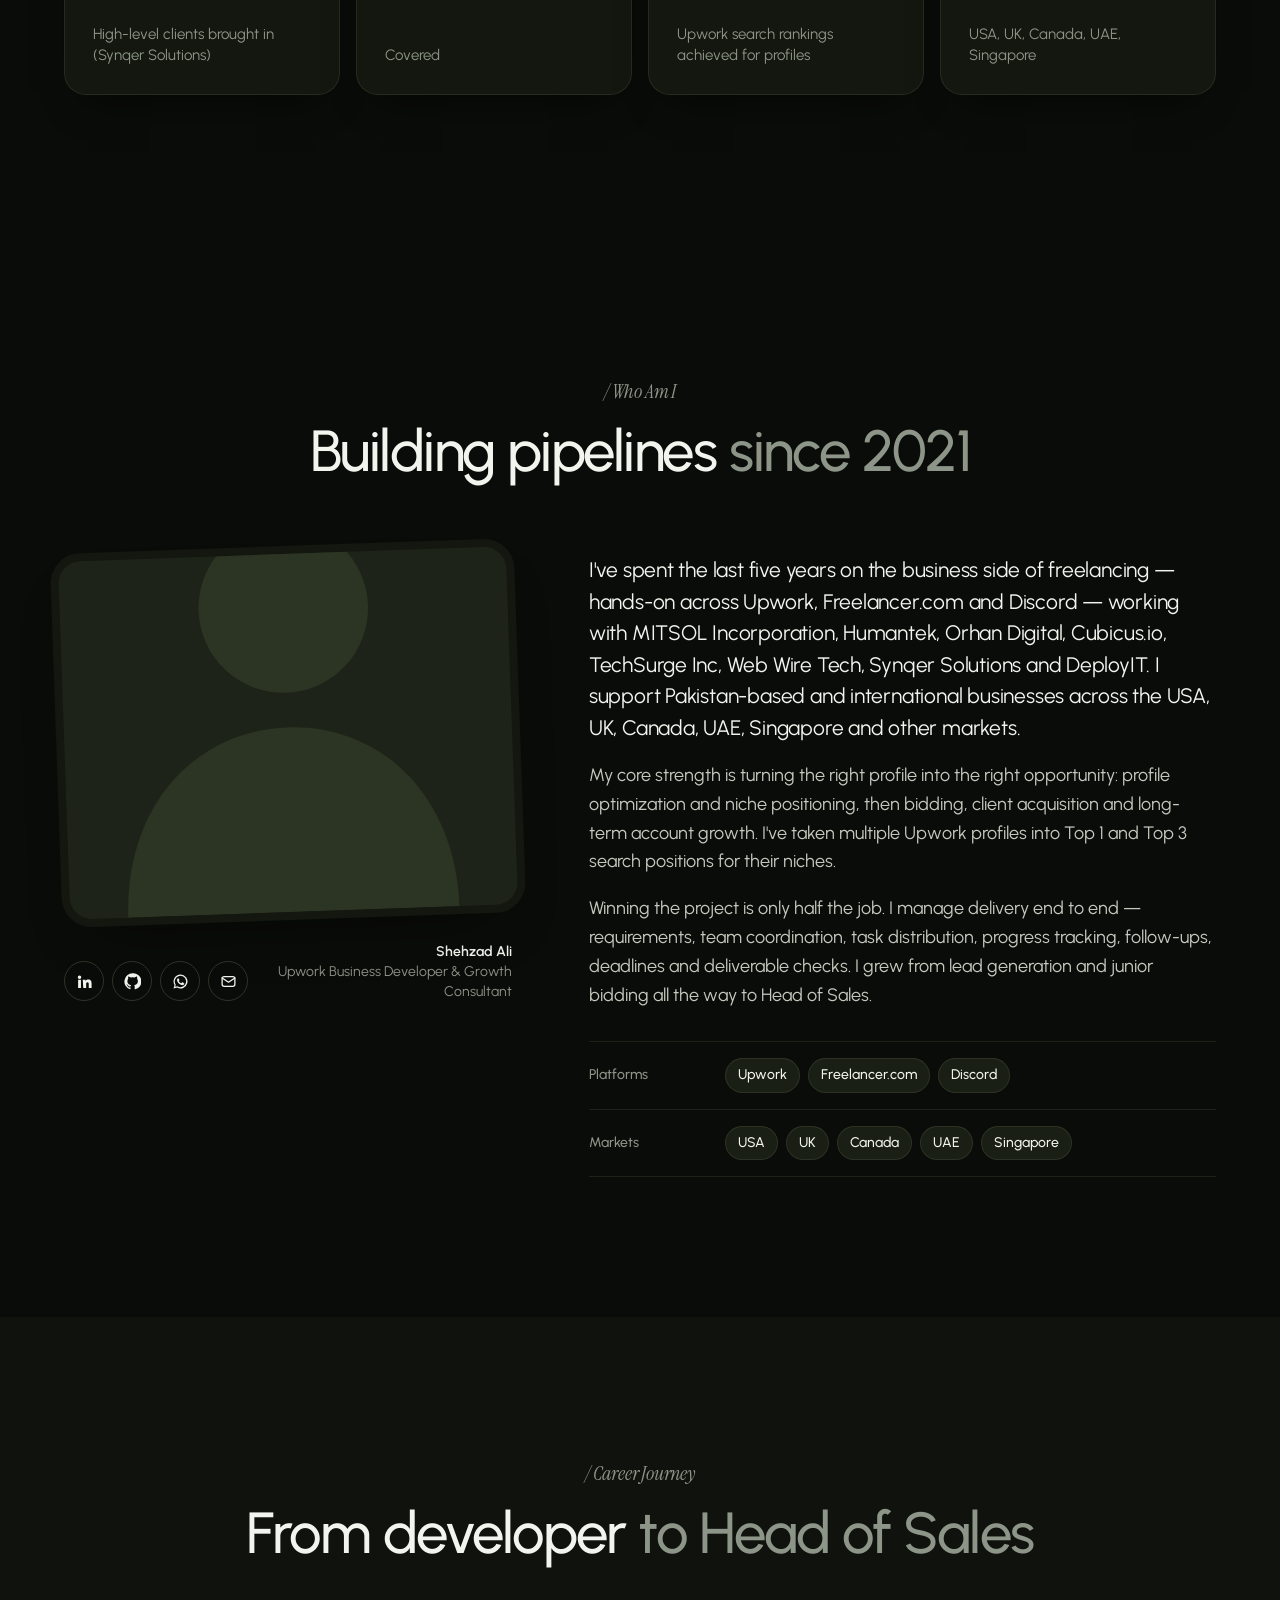
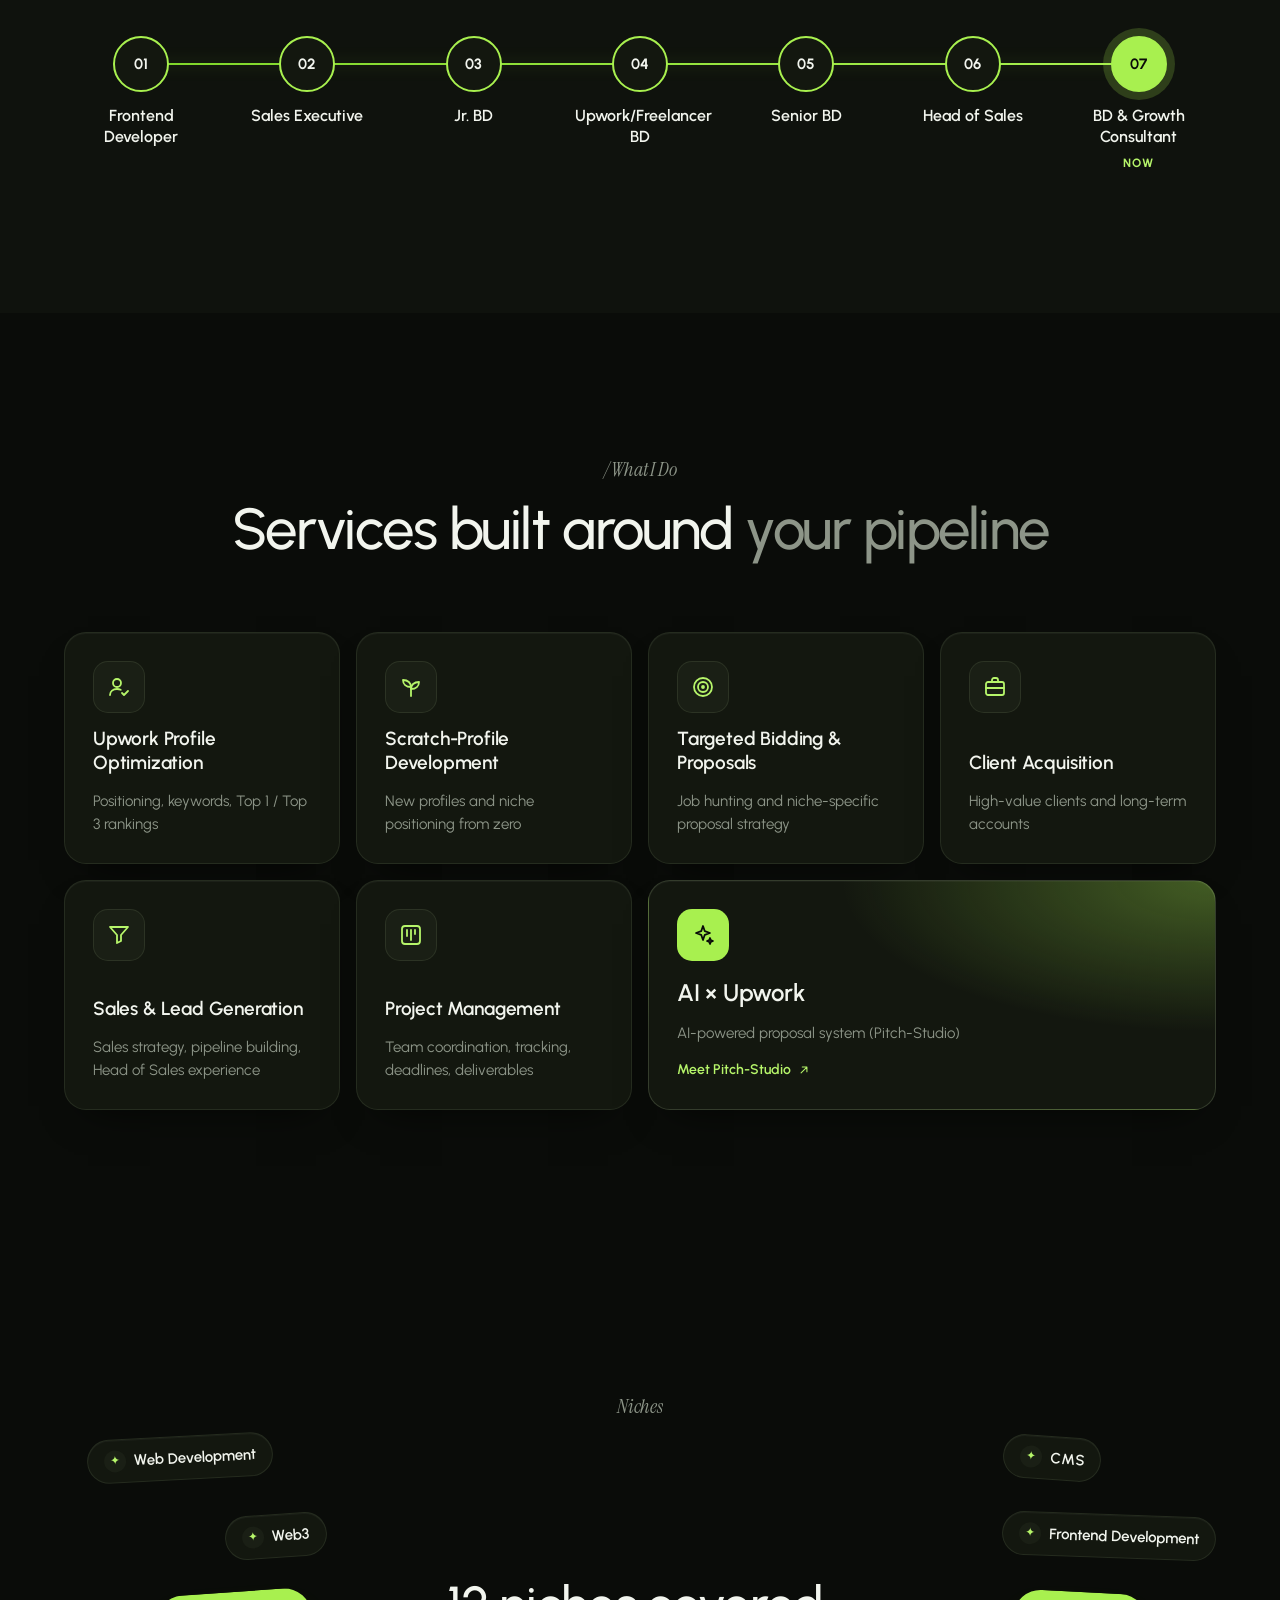
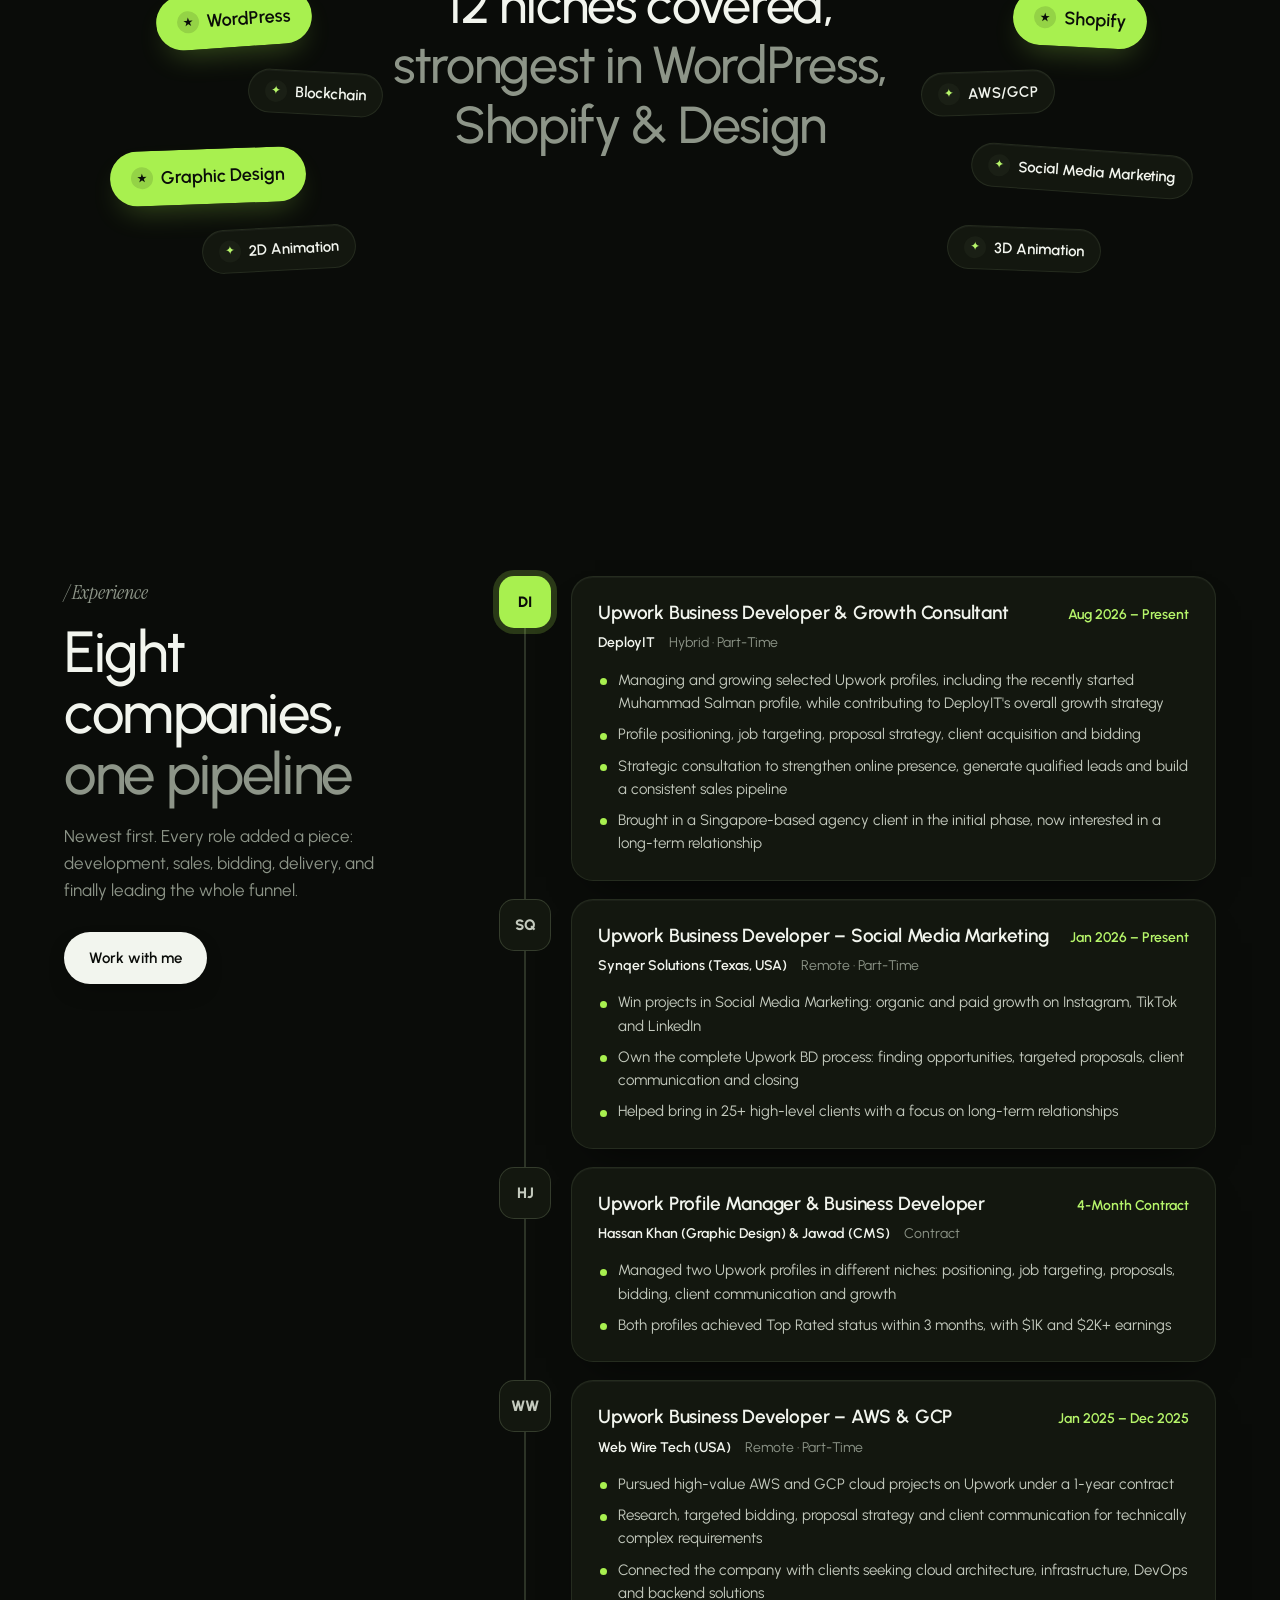
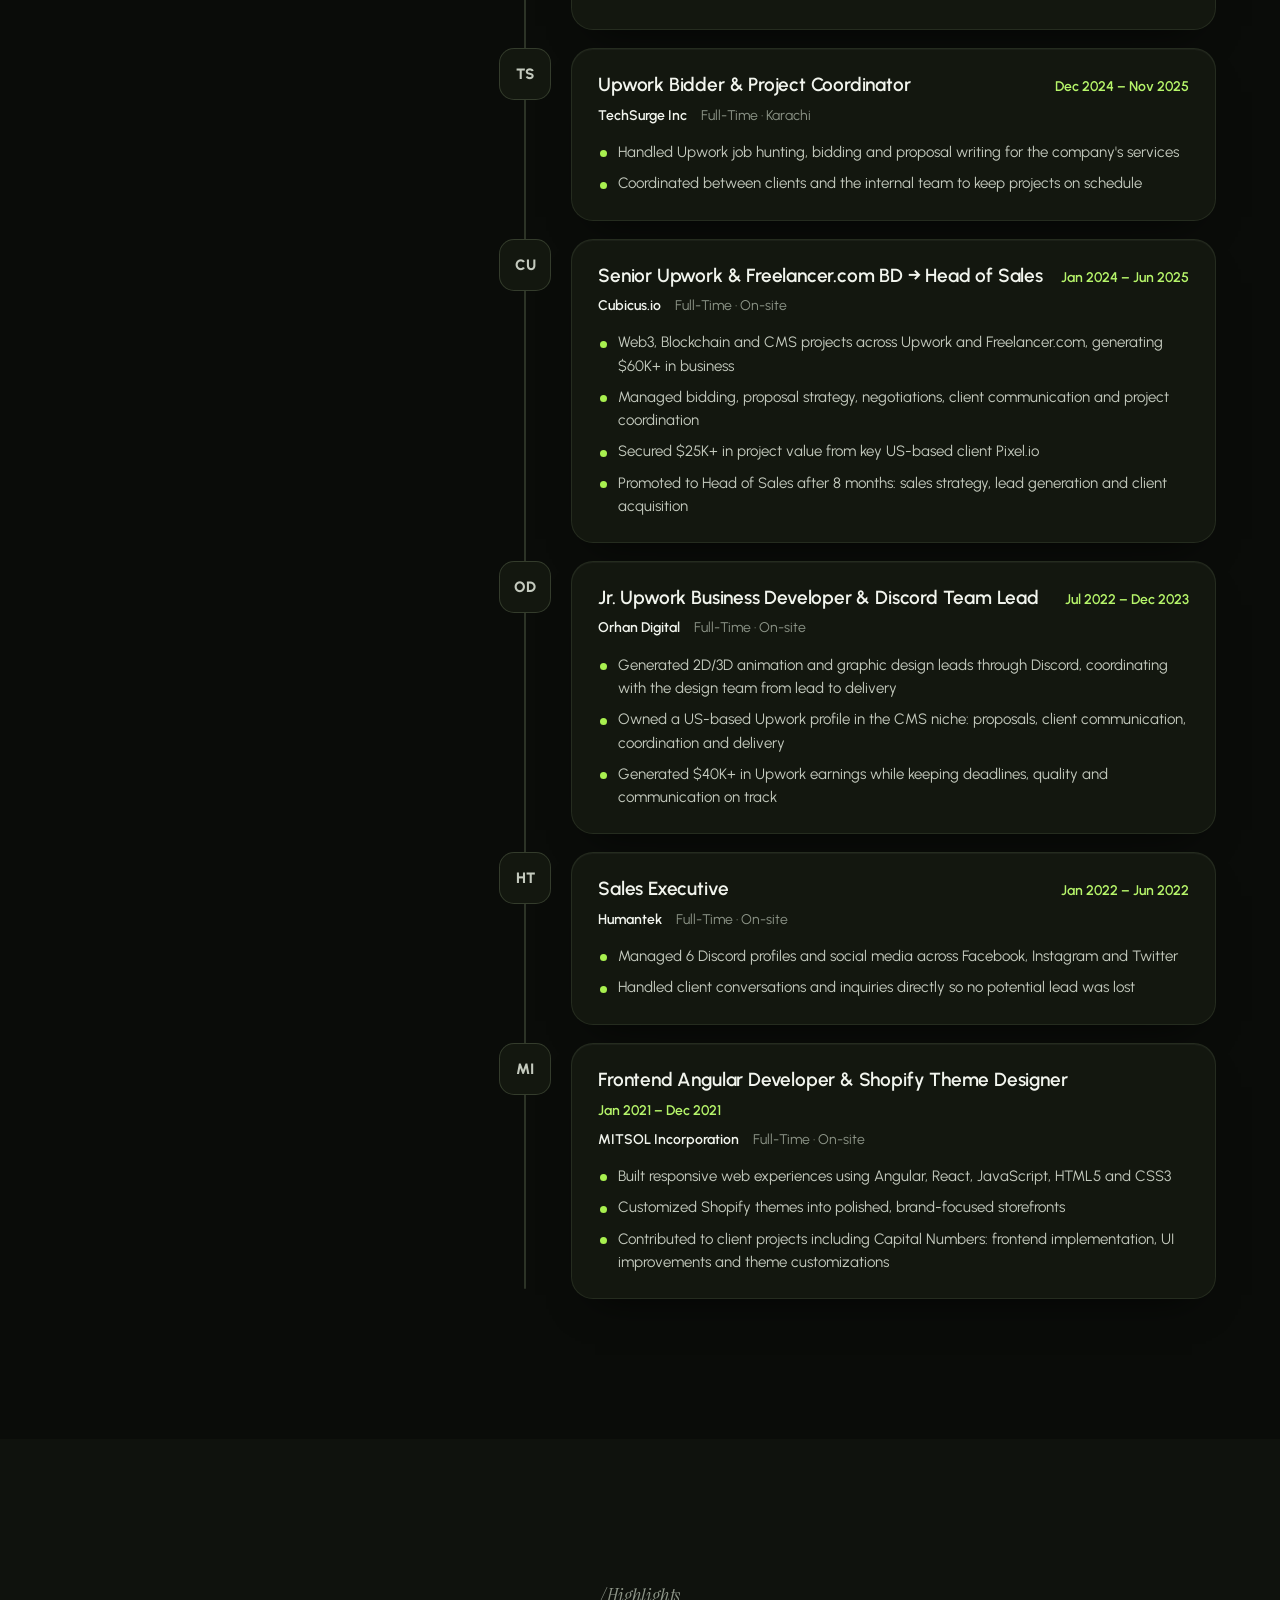
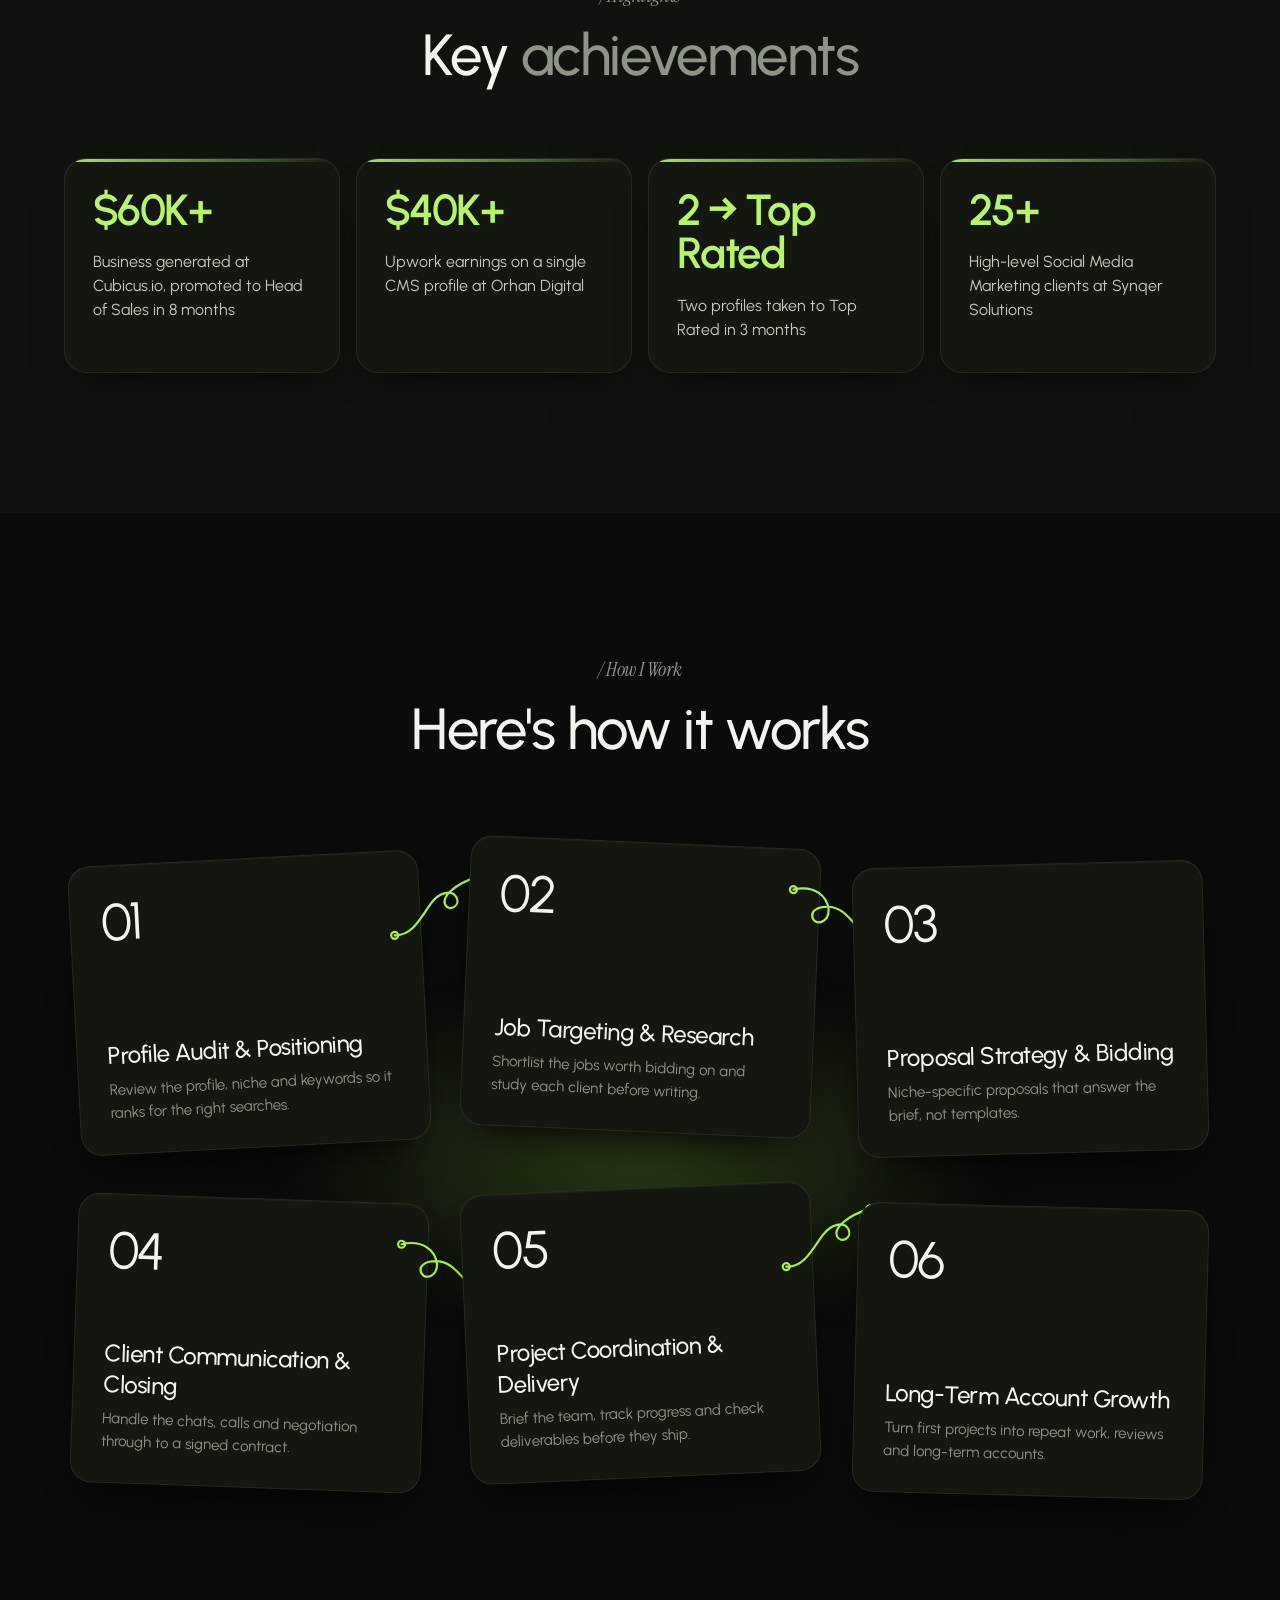
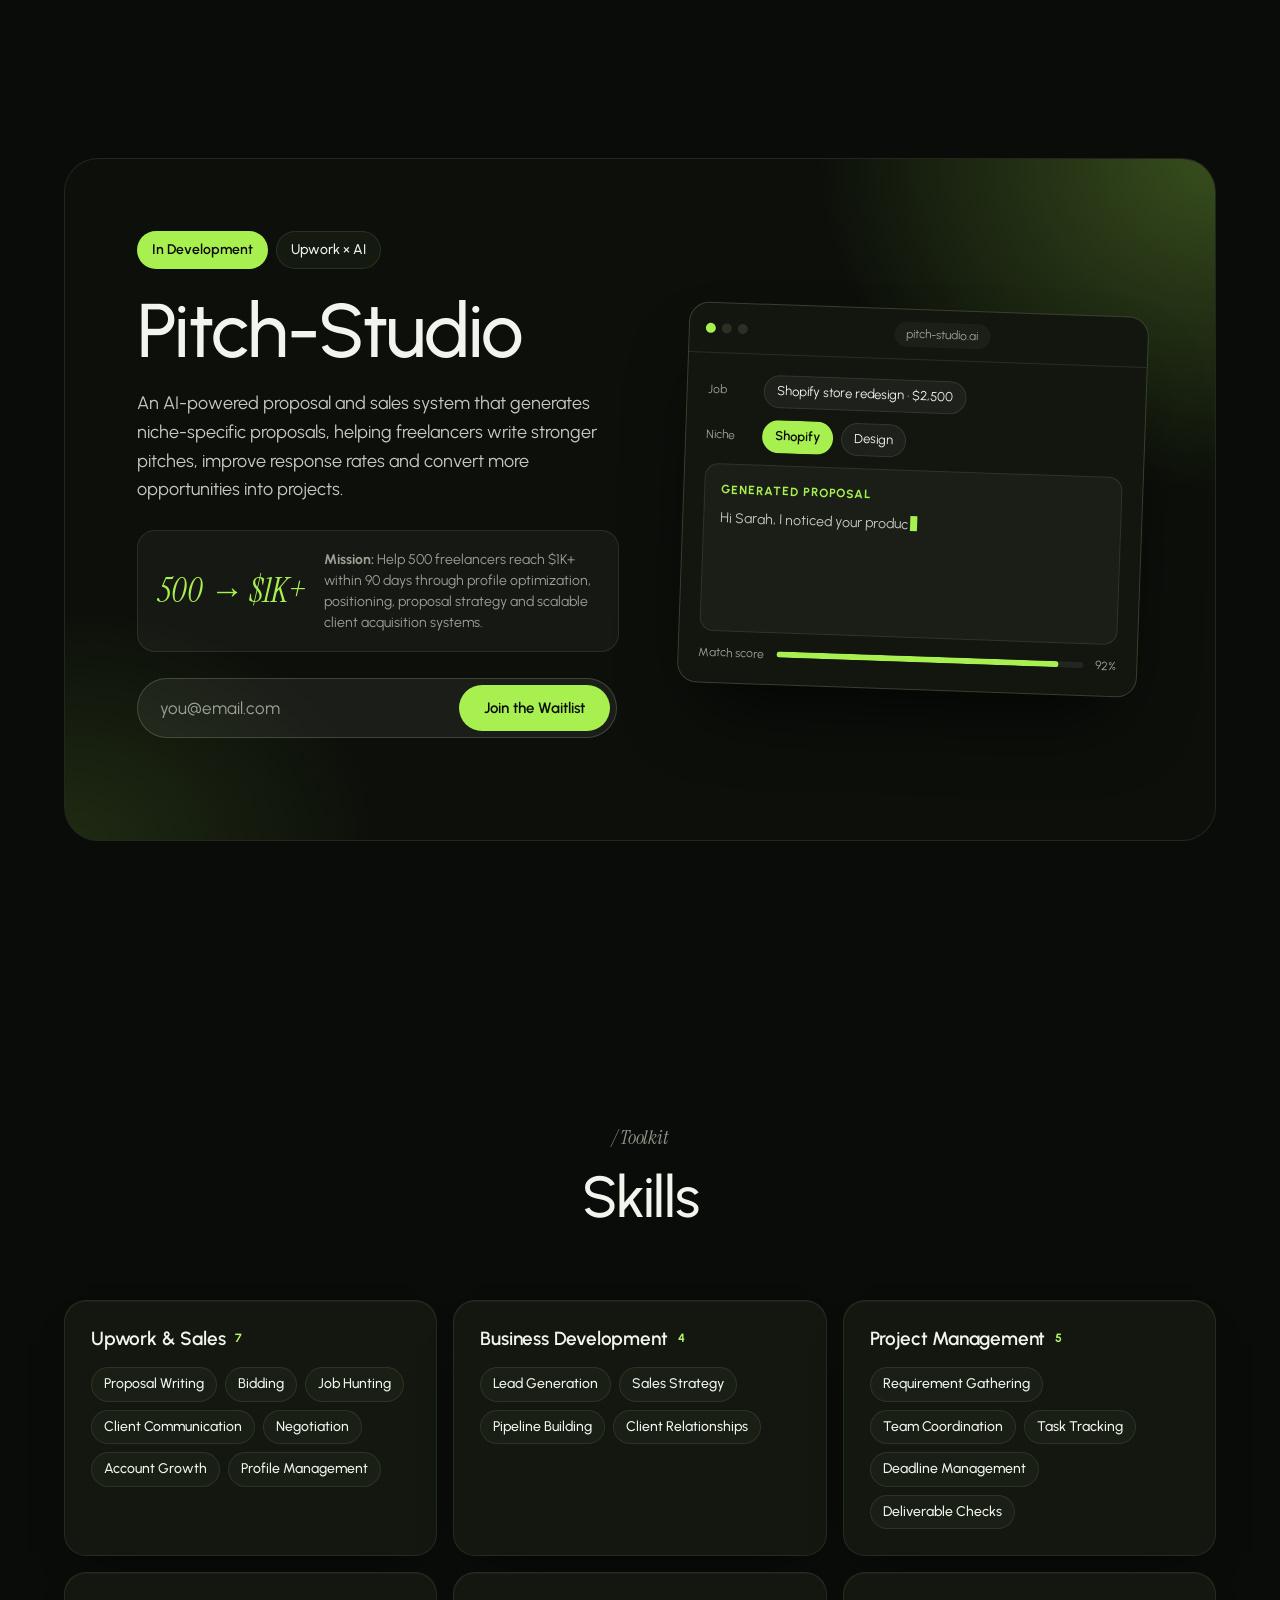
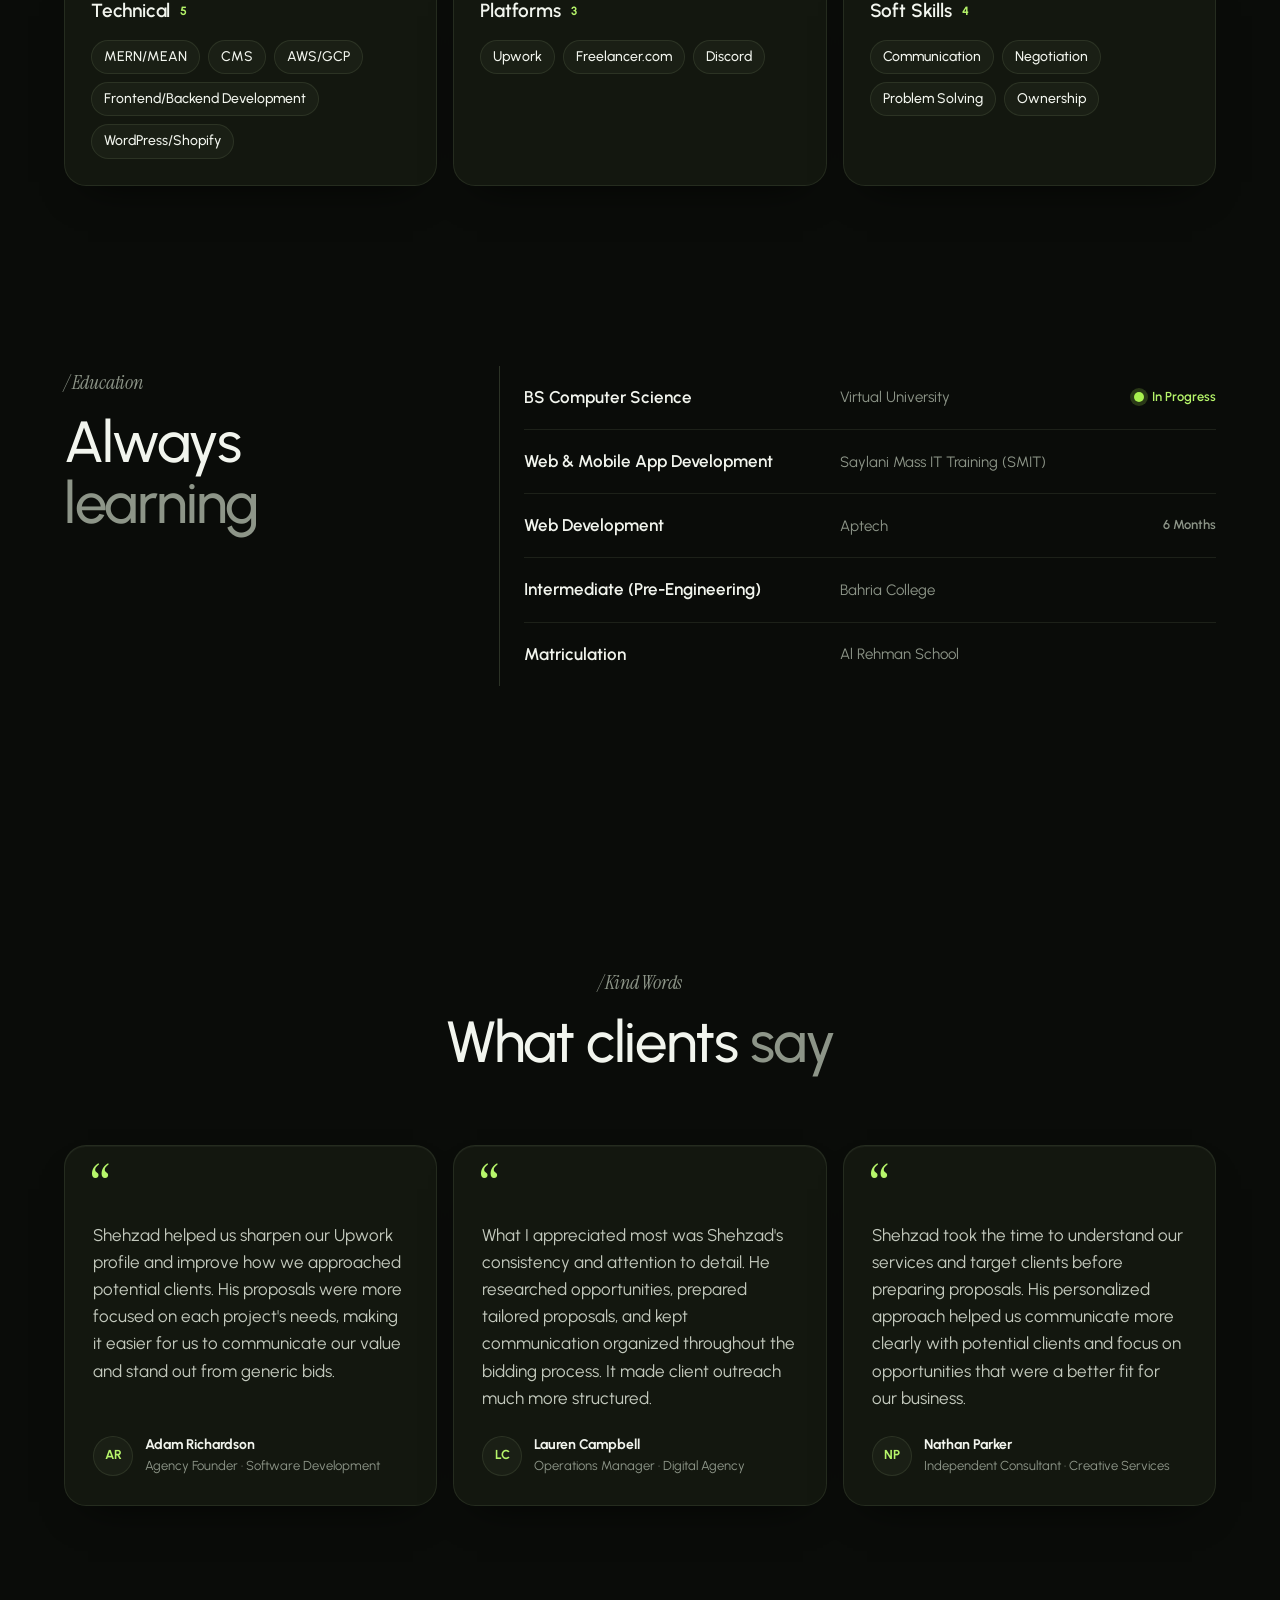
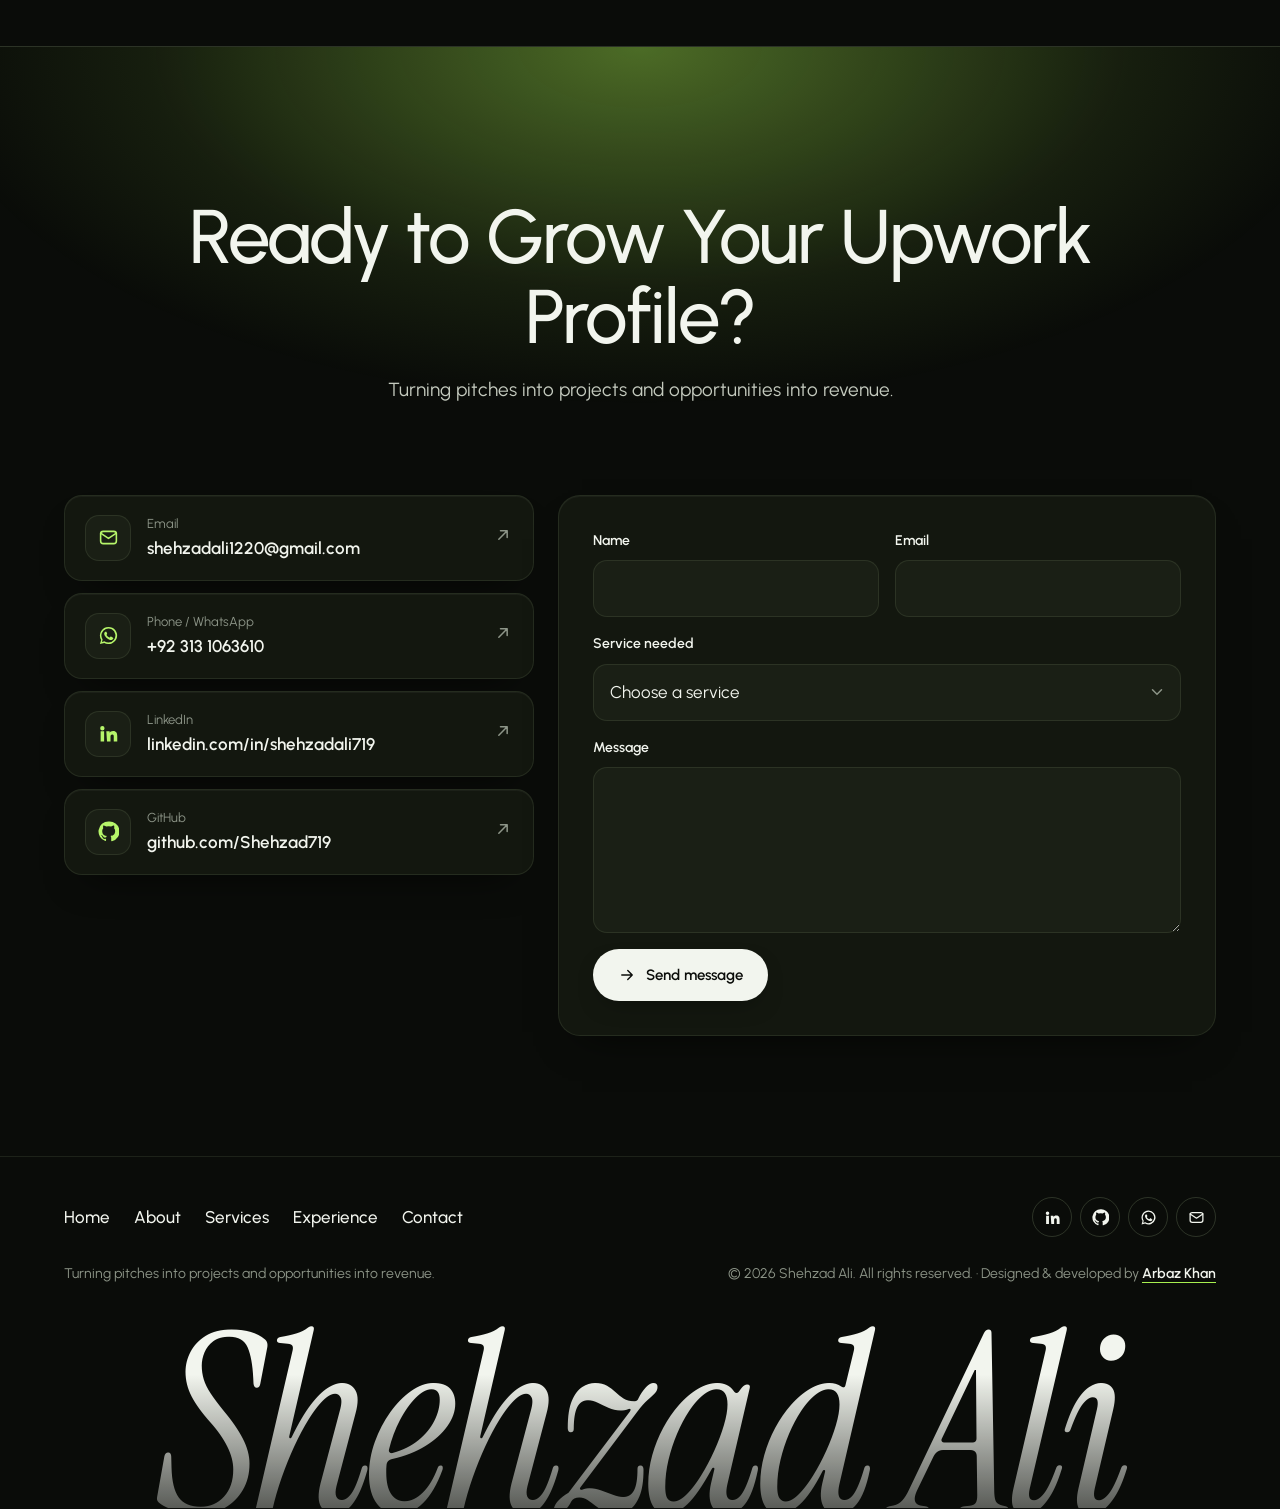
==== commit c0458a92: "Make the credit tab draggable and default it to the left edge The "Site by Arbaz" tab now starts on " ====
--- a/index.html
+++ b/index.html
@@ -26,7 +26,7 @@
   <link rel="preconnect" href="https://fonts.googleapis.com">
   <link rel="preconnect" href="https://fonts.gstatic.com" crossorigin>
   <link href="https://fonts.googleapis.com/css2?family=Instrument+Serif:ital@0;1&family=Urbanist:wght@400;500;600;700;800&display=swap" rel="stylesheet">
-  <link rel="stylesheet" href="assets/styles.css?v=3">
+  <link rel="stylesheet" href="assets/styles.css?v=4">
 
   <!-- Theme before paint (avoids a flash) -->
   <script>document.documentElement.classList.add('js');var q=location.search.match(/theme=(light|dark)/);try{var t=q?q[1]:localStorage.getItem('theme');if(t)document.documentElement.dataset.theme=t;}catch(e){if(q)document.documentElement.dataset.theme=q[1];}</script>
@@ -350,11 +350,13 @@
 </footer>
 
 <!-- ============ DEVELOPER CREDIT ============ -->
-<aside class="credit" id="credit" aria-label="Website developer">
-  <button class="credit__tab" id="creditTab" aria-expanded="false" aria-controls="creditPanel">
+<aside class="credit" id="credit" data-side="left" aria-label="Website developer">
+  <button class="credit__tab" id="creditTab" aria-expanded="false" aria-controls="creditPanel" title="Click to open · drag to move" aria-describedby="creditHint">
     <span class="credit__tab-icon" aria-hidden="true"><svg viewBox="0 0 24 24"><path d="M8 7l-5 5 5 5M16 7l5 5-5 5M14 4l-4 16"/></svg></span>
     <span class="credit__tab-text">Site by Arbaz</span>
+    <span class="credit__grip" aria-hidden="true"><i></i><i></i><i></i><i></i><i></i><i></i></span>
   </button>
+  <span class="sr" id="creditHint">Drag, or use the arrow keys, to move this tab.</span>
   <div class="credit__panel" id="creditPanel" role="dialog" aria-labelledby="creditName">
     <button class="credit__close icon-btn" id="creditClose" aria-label="Close"><svg viewBox="0 0 24 24"><path d="M6 6l12 12M18 6L6 18"/></svg></button>
     <div class="credit__head">
@@ -384,7 +386,7 @@
   <svg viewBox="0 0 32 32" aria-hidden="true"><path fill="currentColor" d="M16 3a13 13 0 0 0-11.2 19.6L3 29l6.6-1.7A13 13 0 1 0 16 3zm0 23.6c-2 0-4-.6-5.7-1.6l-.4-.2-3.9 1 1-3.8-.3-.4A10.6 10.6 0 1 1 16 26.6zm5.8-7.9c-.3-.2-1.9-.9-2.2-1-.3-.1-.5-.2-.7.2l-1 1.2c-.2.2-.4.2-.7.1a8.7 8.7 0 0 1-4.3-3.8c-.3-.6.3-.5.9-1.7.1-.2 0-.4 0-.5l-1-2.4c-.3-.6-.5-.5-.7-.5h-.6c-.2 0-.6.1-.9.4-.3.3-1.2 1.1-1.2 2.8s1.2 3.3 1.4 3.5c.2.2 2.4 3.7 5.8 5.1 2.2.9 3 1 4.1.8.7-.1 1.9-.8 2.2-1.5.3-.8.3-1.4.2-1.5-.1-.1-.3-.2-.6-.3z"/></svg>
 </a>
 
-<script src="assets/content.js?v=3" defer></script>
-<script src="assets/main.js?v=3" defer></script>
+<script src="assets/content.js?v=4" defer></script>
+<script src="assets/main.js?v=4" defer></script>
 </body>
 </html>
--- a/assets/styles.css
+++ b/assets/styles.css
@@ -459,29 +459,45 @@
 .footer__credit { color: var(--text); font-weight: 600; border-bottom: 1px solid var(--accent); }
 .footer__credit:hover { color: var(--accent-text); }
 
+/* Tab: left edge by default; main.js positions it with transform once it can be dragged. */
 .credit__tab {
-  position: fixed; right: 0; top: 50%; z-index: 55; transform: translateY(-50%);
-  display: flex; flex-direction: column; align-items: center; gap: 10px; padding: 12px 9px 16px;
-  border: 1px solid var(--line-2); border-right: 0; border-radius: 16px 0 0 16px; cursor: pointer;
+  position: fixed; left: 0; top: 50%; z-index: 55; transform: translateY(-50%);
+  display: flex; flex-direction: column; align-items: center; gap: 10px; padding: 12px 9px 12px;
+  border: 1px solid var(--line-2); border-left-width: 0; border-radius: 0 16px 16px 0;
+  cursor: grab; touch-action: none; user-select: none; -webkit-user-select: none;
   background: color-mix(in srgb, var(--card) 88%, transparent); backdrop-filter: blur(12px);
-  box-shadow: -10px 14px 30px -18px rgba(0,0,0,.6);
-  transition: transform .45s var(--ease), padding .3s var(--ease), border-color .3s;
-}
-.credit__tab:hover { padding-right: 15px; border-color: var(--accent); }
-.credit__tab-icon { width: 28px; height: 28px; border-radius: 9px; display: grid; place-items: center; font-size: 15px; background: var(--accent); color: var(--on-accent); box-shadow: 0 0 0 4px var(--glow); }
+  box-shadow: 10px 14px 30px -18px rgba(0,0,0,.6);
+  transition: transform .55s var(--ease), border-radius .3s, border-color .3s, box-shadow .3s;
+}
+.credit[data-side="right"] .credit__tab { border-left-width: 1px; border-right-width: 0; border-radius: 16px 0 0 16px; box-shadow: -10px 14px 30px -18px rgba(0,0,0,.6); }
+.credit--js .credit__tab { top: 0; left: 0; }
+.credit__tab:hover { border-color: var(--accent); }
+.credit__tab:hover .credit__tab-icon { transform: rotate(-8deg) scale(1.06); }
+.credit__tab.dragging, .credit[data-side] .credit__tab.dragging {
+  cursor: grabbing; transition: border-radius .2s, box-shadow .2s;
+  border-width: 1px; border-color: var(--accent); border-radius: 16px;
+  box-shadow: 0 26px 50px -18px rgba(0,0,0,.75), 0 0 0 6px var(--glow);
+}
+.credit__tab-icon { width: 28px; height: 28px; border-radius: 9px; display: grid; place-items: center; font-size: 15px; background: var(--accent); color: var(--on-accent); box-shadow: 0 0 0 4px var(--glow); transition: transform .3s var(--ease); }
 .credit__tab-icon svg { stroke-width: 2.2; }
 .credit__tab-text { writing-mode: vertical-rl; transform: rotate(180deg); font-size: 13px; font-weight: 700; letter-spacing: .05em; white-space: nowrap; }
-.credit.open .credit__tab { transform: translate(110%, -50%); }
-
+.credit__grip { display: grid; grid-template-columns: repeat(2, 3px); gap: 3px; opacity: .45; transition: opacity .2s; }
+.credit__grip i { width: 3px; height: 3px; border-radius: 50%; background: currentColor; }
+.credit__tab:hover .credit__grip, .credit__tab.dragging .credit__grip { opacity: 1; }
+
+/* Panel slides in from whichever side the tab is on. */
 .credit__panel {
-  position: fixed; right: 16px; top: 50%; z-index: 56; width: min(350px, calc(100vw - 32px));
+  --ty: -50%;
+  position: fixed; left: 16px; top: 50%; z-index: 56; width: min(350px, calc(100vw - 32px));
   padding: 26px 24px 22px; border-radius: 26px; overflow: hidden;
   background: var(--card); border: 1px solid var(--line-2);
   box-shadow: 0 40px 80px -30px rgba(0,0,0,.7), 0 0 0 1px rgba(168,240,79,.06);
-  transform: translate(calc(100% + 32px), -50%); opacity: 0; visibility: hidden;
+  transform: translate(calc(-100% - 32px), var(--ty)); opacity: 0; visibility: hidden;
   transition: transform .55s var(--ease), opacity .35s, visibility 0s .55s;
 }
-.credit.open .credit__panel { transform: translate(0, -50%); opacity: 1; visibility: visible; transition: transform .55s var(--ease), opacity .35s, visibility 0s; }
+.credit[data-side="right"] .credit__panel { left: auto; right: 16px; transform: translate(calc(100% + 32px), var(--ty)); }
+.credit--js .credit__panel { --ty: 0px; }
+.credit.open .credit__panel { transform: translate(0, var(--ty)); opacity: 1; visibility: visible; transition: transform .55s var(--ease), opacity .35s, visibility 0s; }
 .credit__panel::before { content: ""; position: absolute; inset: -40% -30% auto auto; width: 260px; height: 260px; border-radius: 50%; background: radial-gradient(closest-side, var(--glow-strong), transparent); pointer-events: none; }
 .credit__panel > * { position: relative; }
 .credit__close { position: absolute; top: 14px; right: 14px; width: 34px; height: 34px; font-size: 15px; background: var(--card); }
@@ -504,7 +520,7 @@
 .credit__foot .dot { width: 8px; height: 8px; }
 
 @media (max-width: 640px) {
-  .credit__tab { padding: 10px 7px 13px; gap: 8px; }
+  .credit__tab { padding: 10px 7px 10px; gap: 8px; }
   .credit__tab-icon { width: 24px; height: 24px; font-size: 13px; }
   .credit__tab-text { font-size: 12px; }
 }
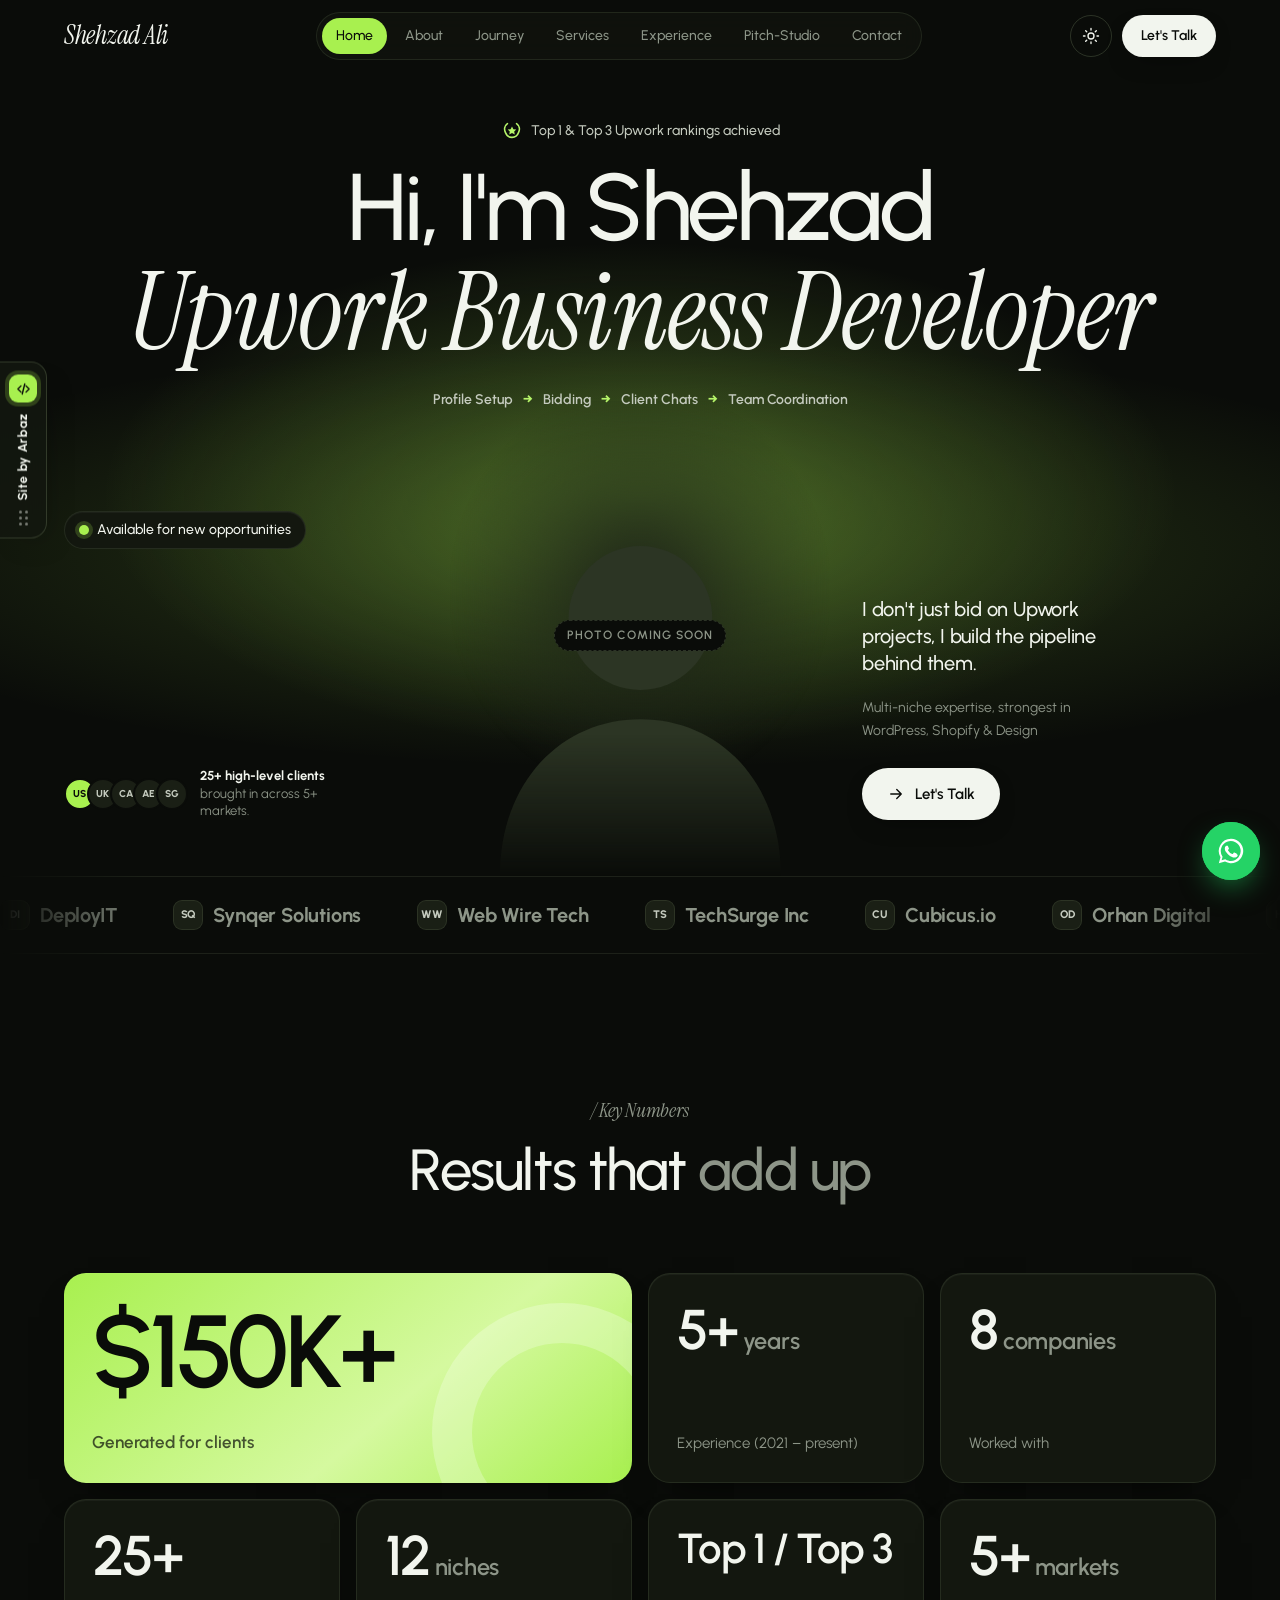
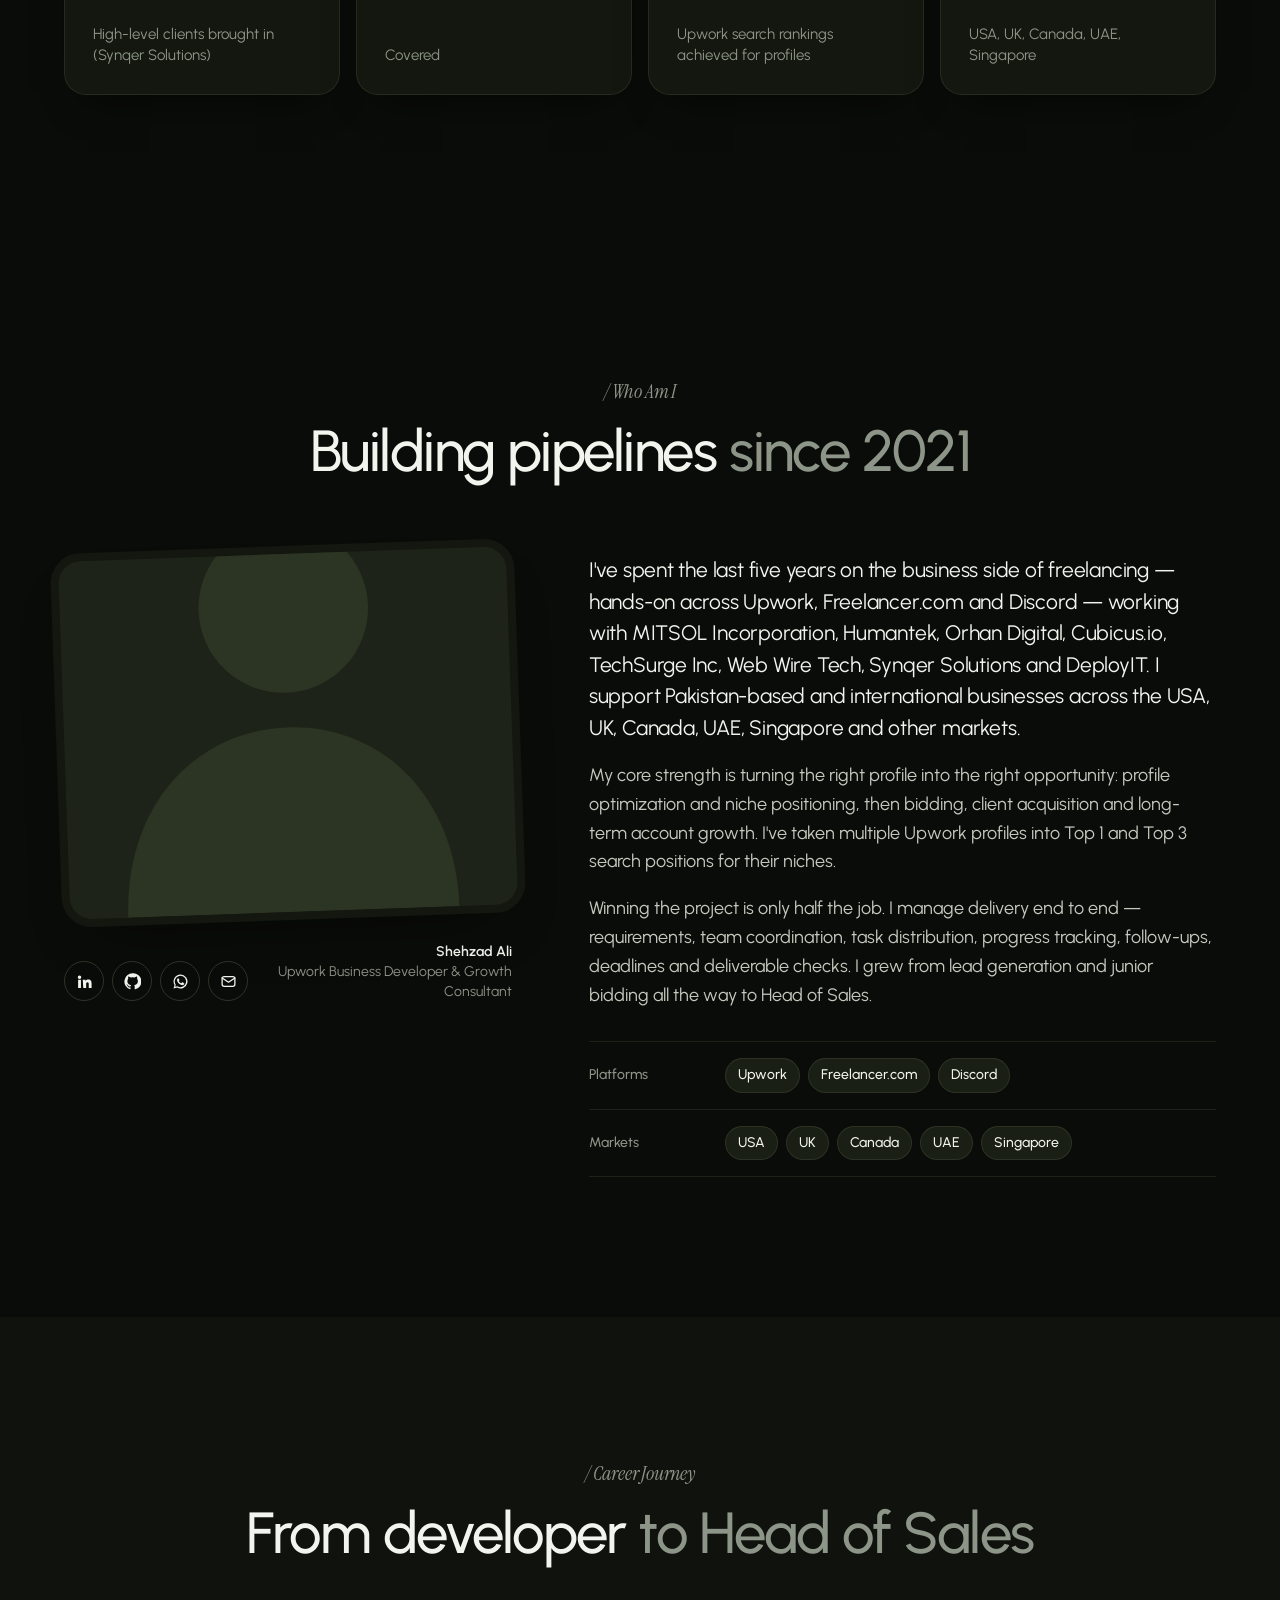
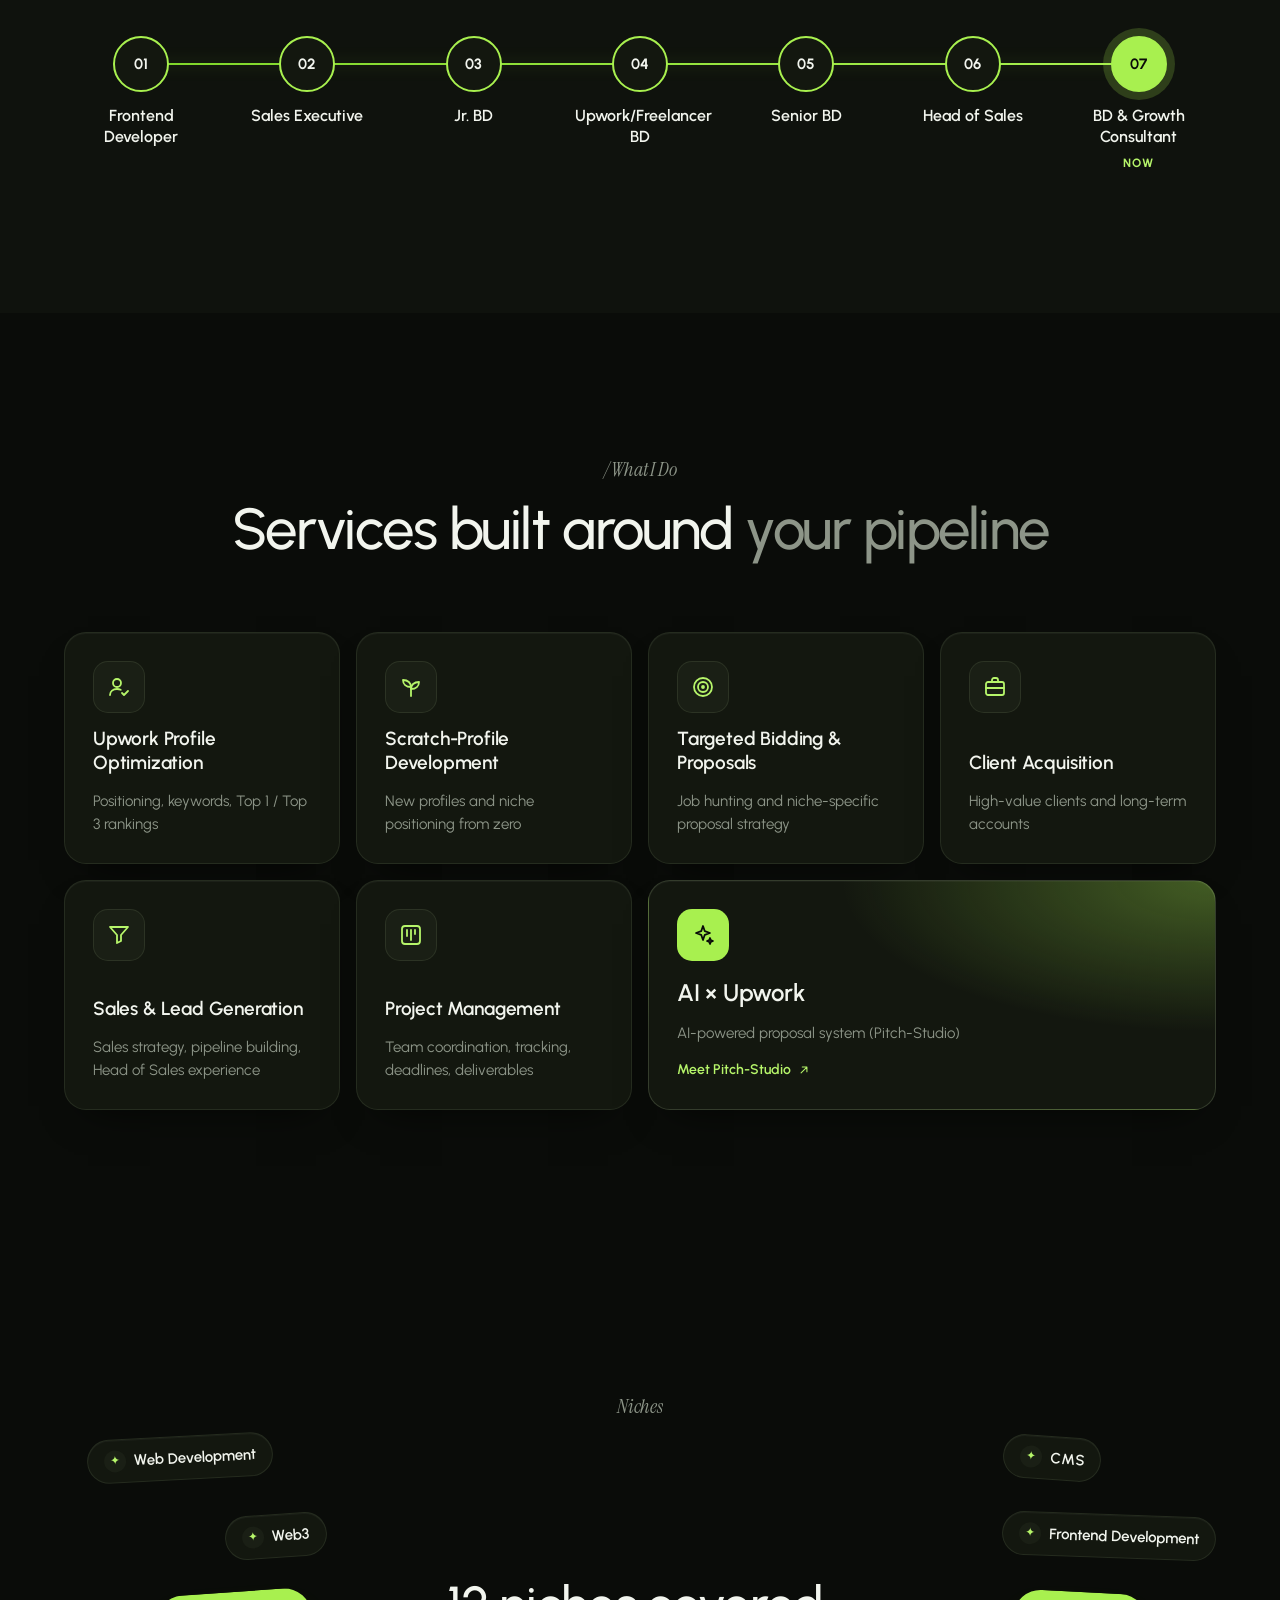
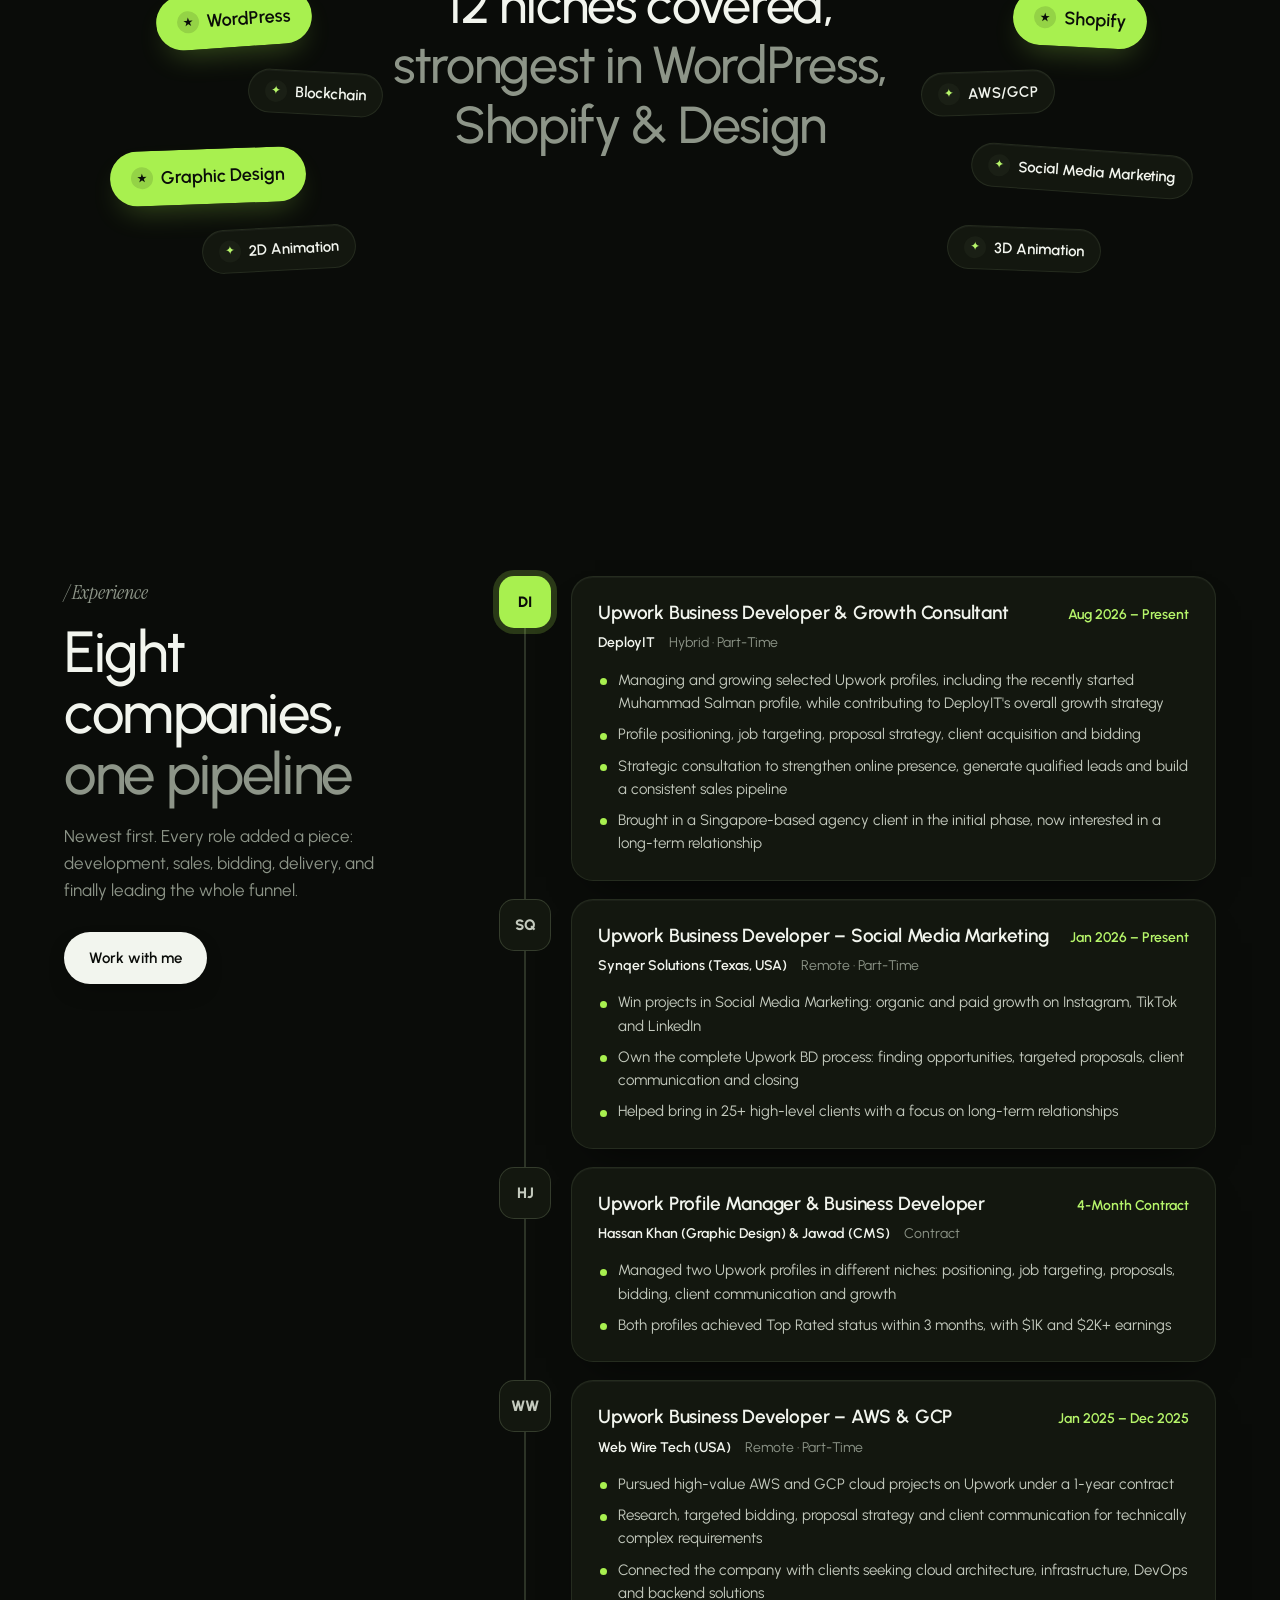
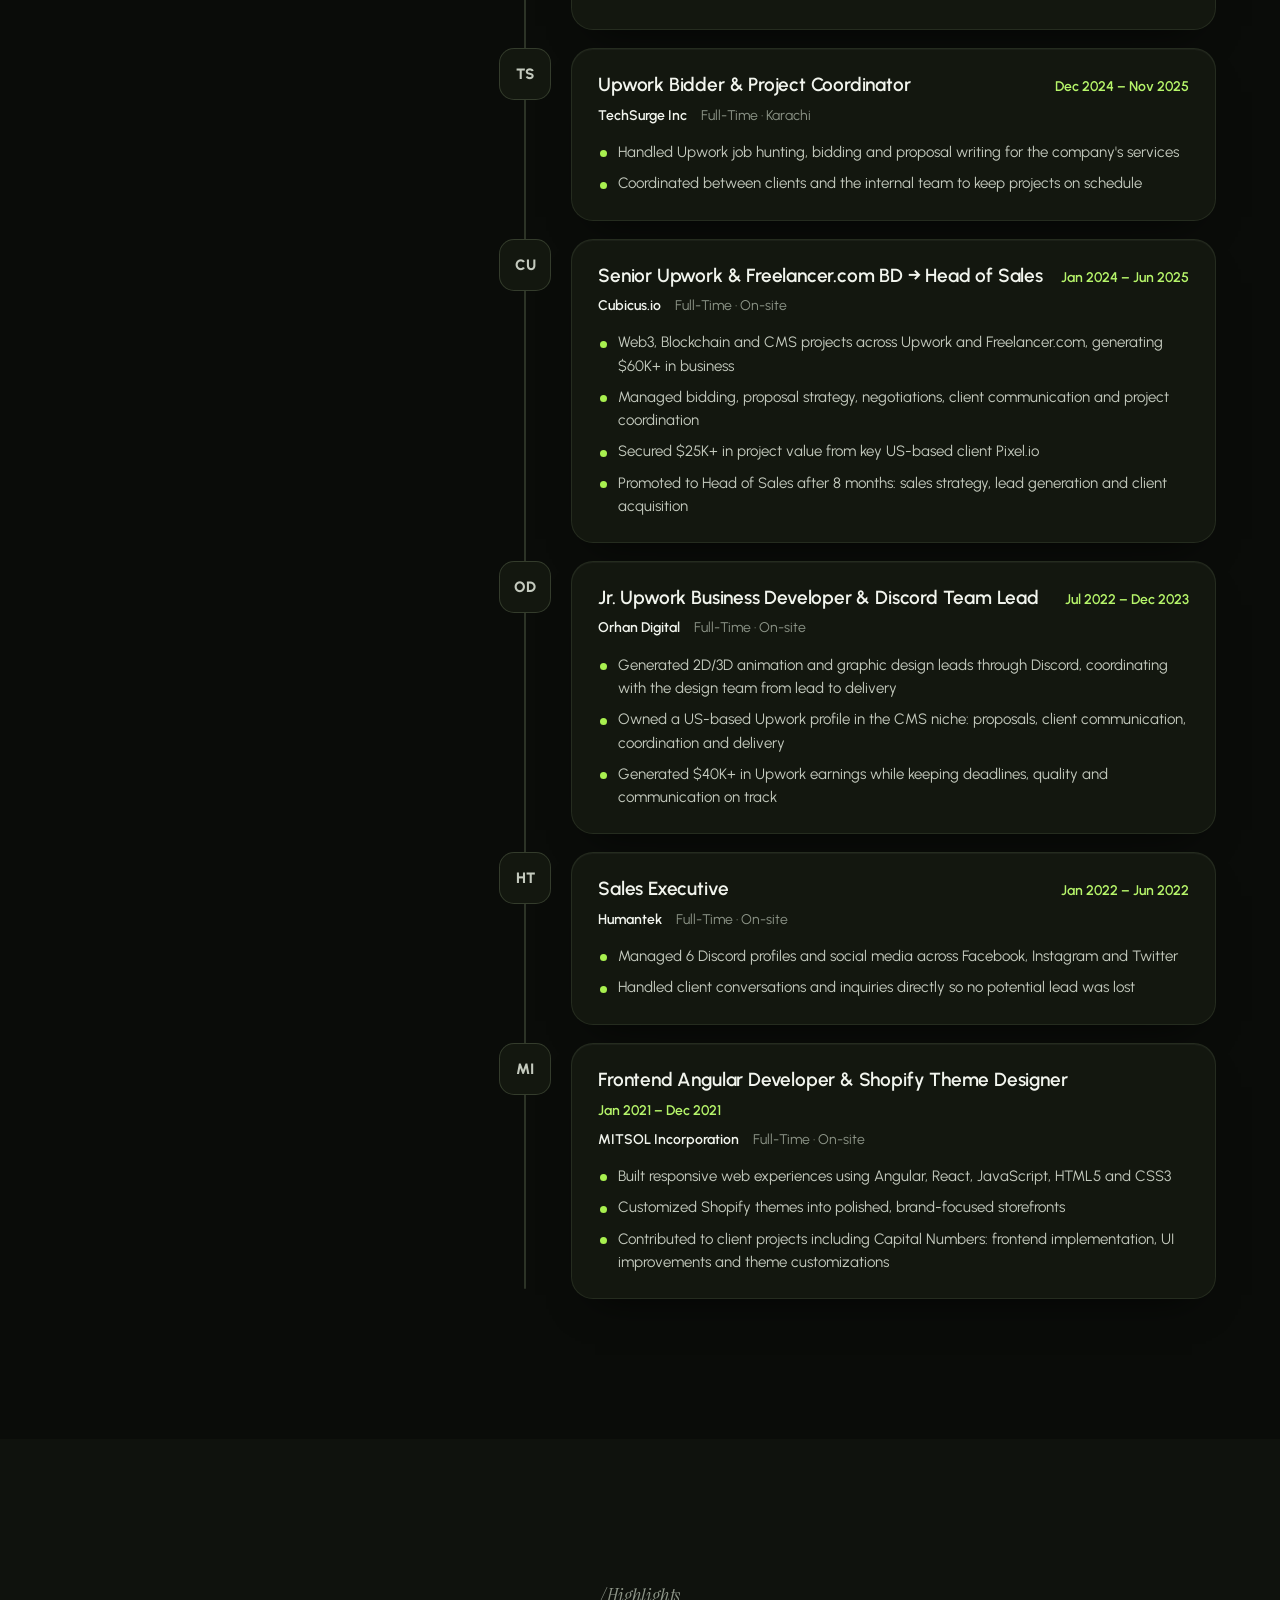
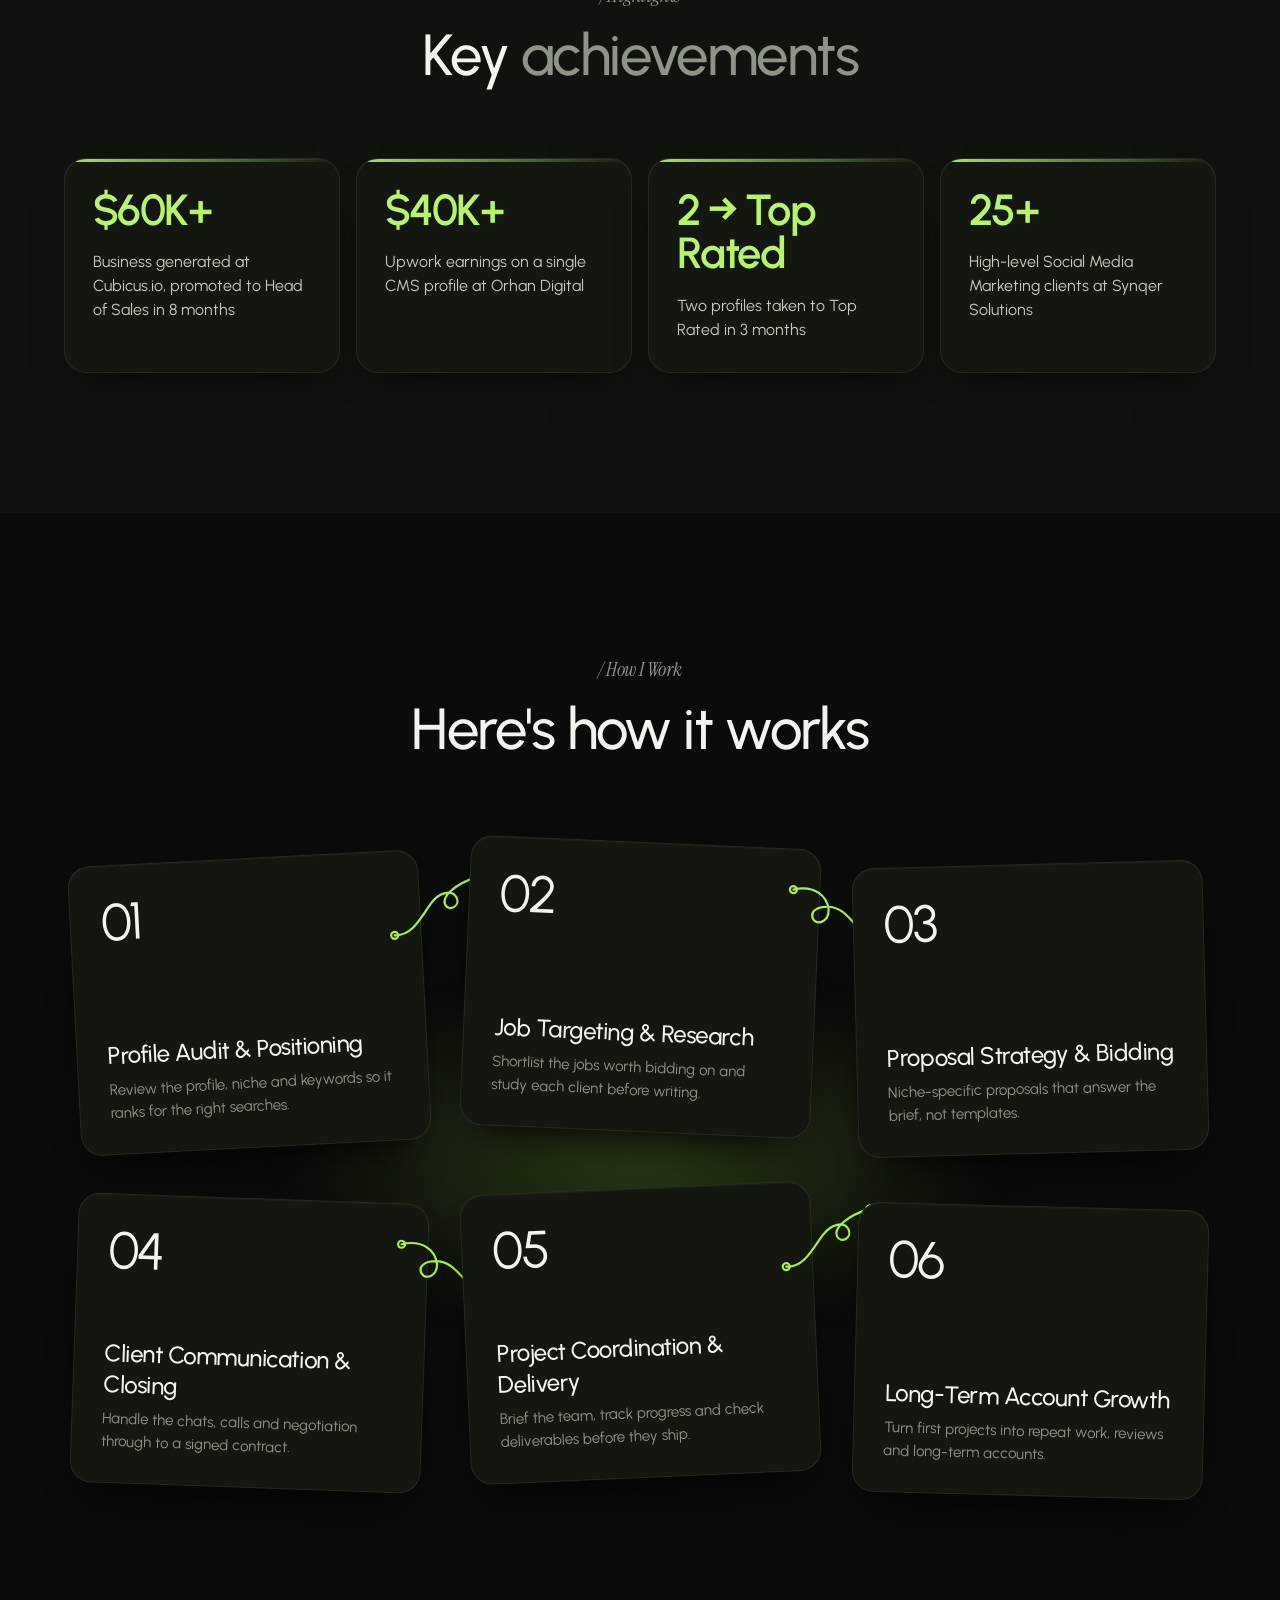
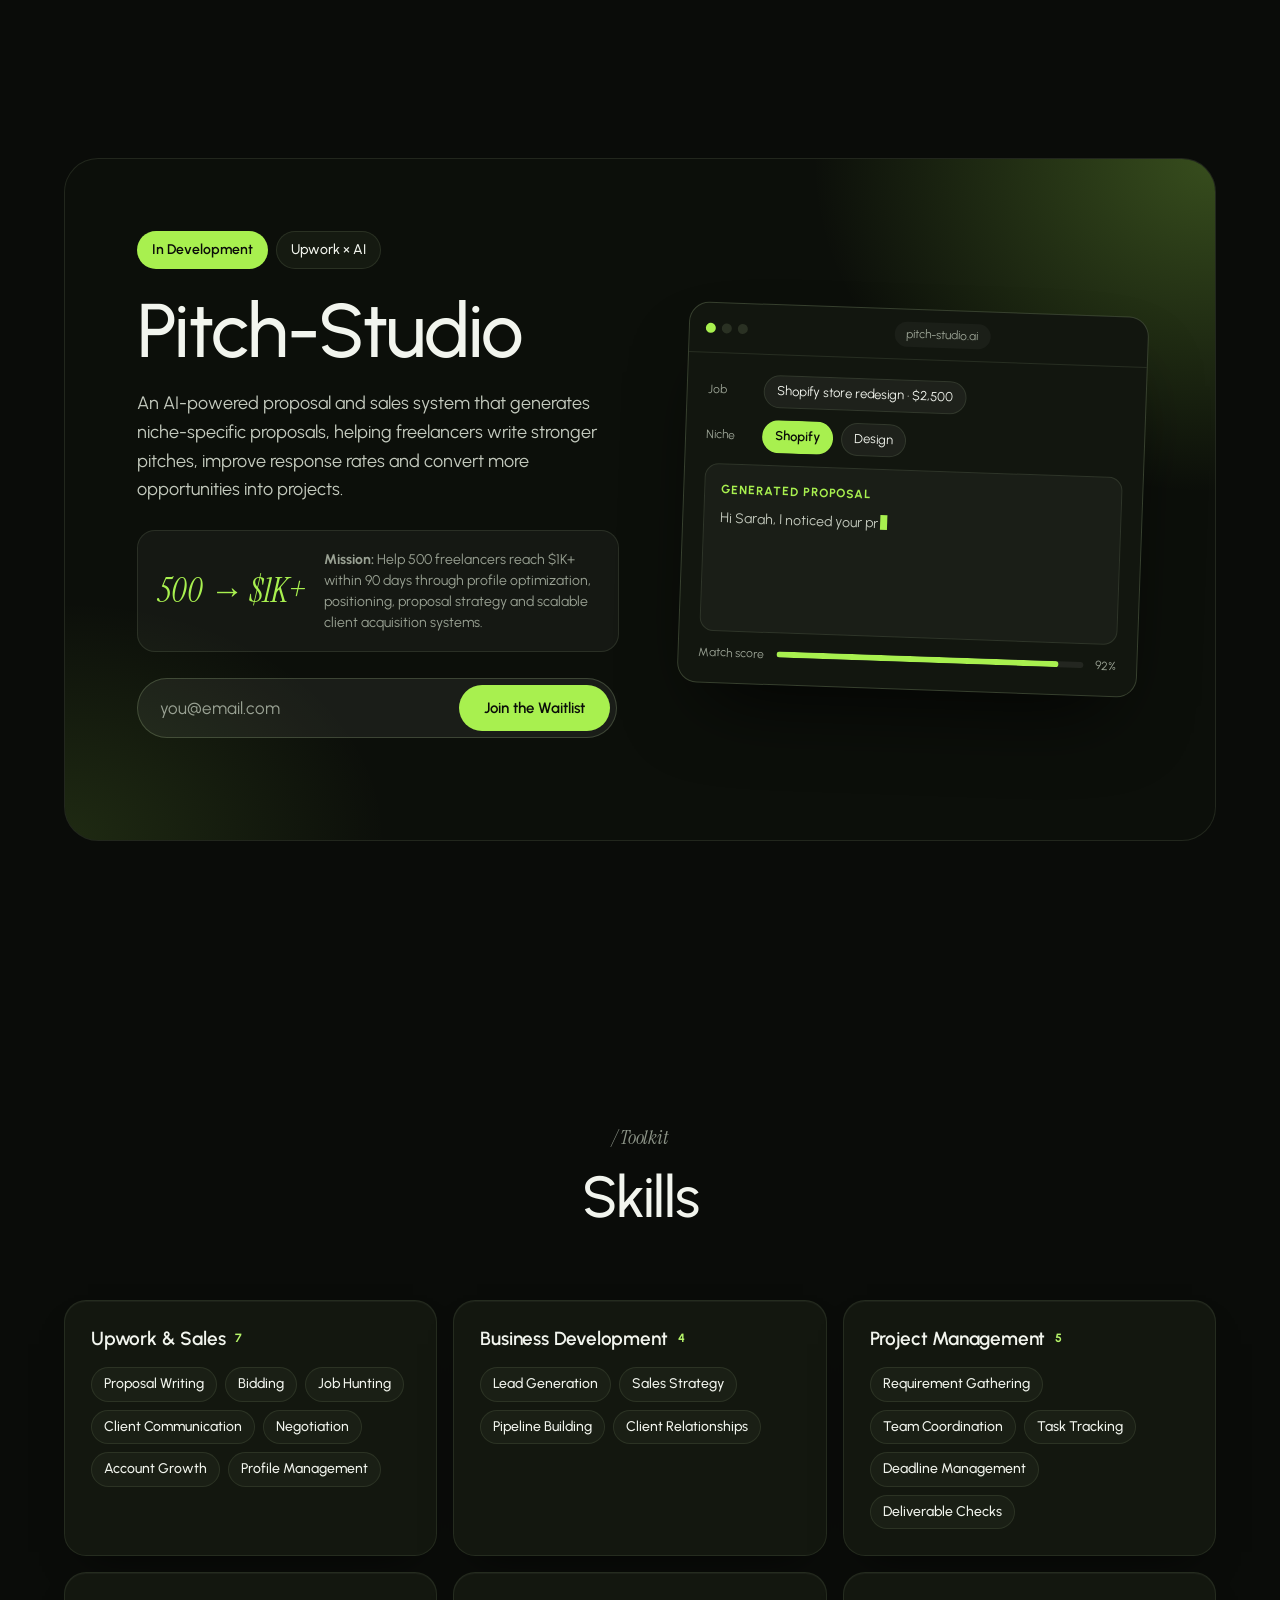
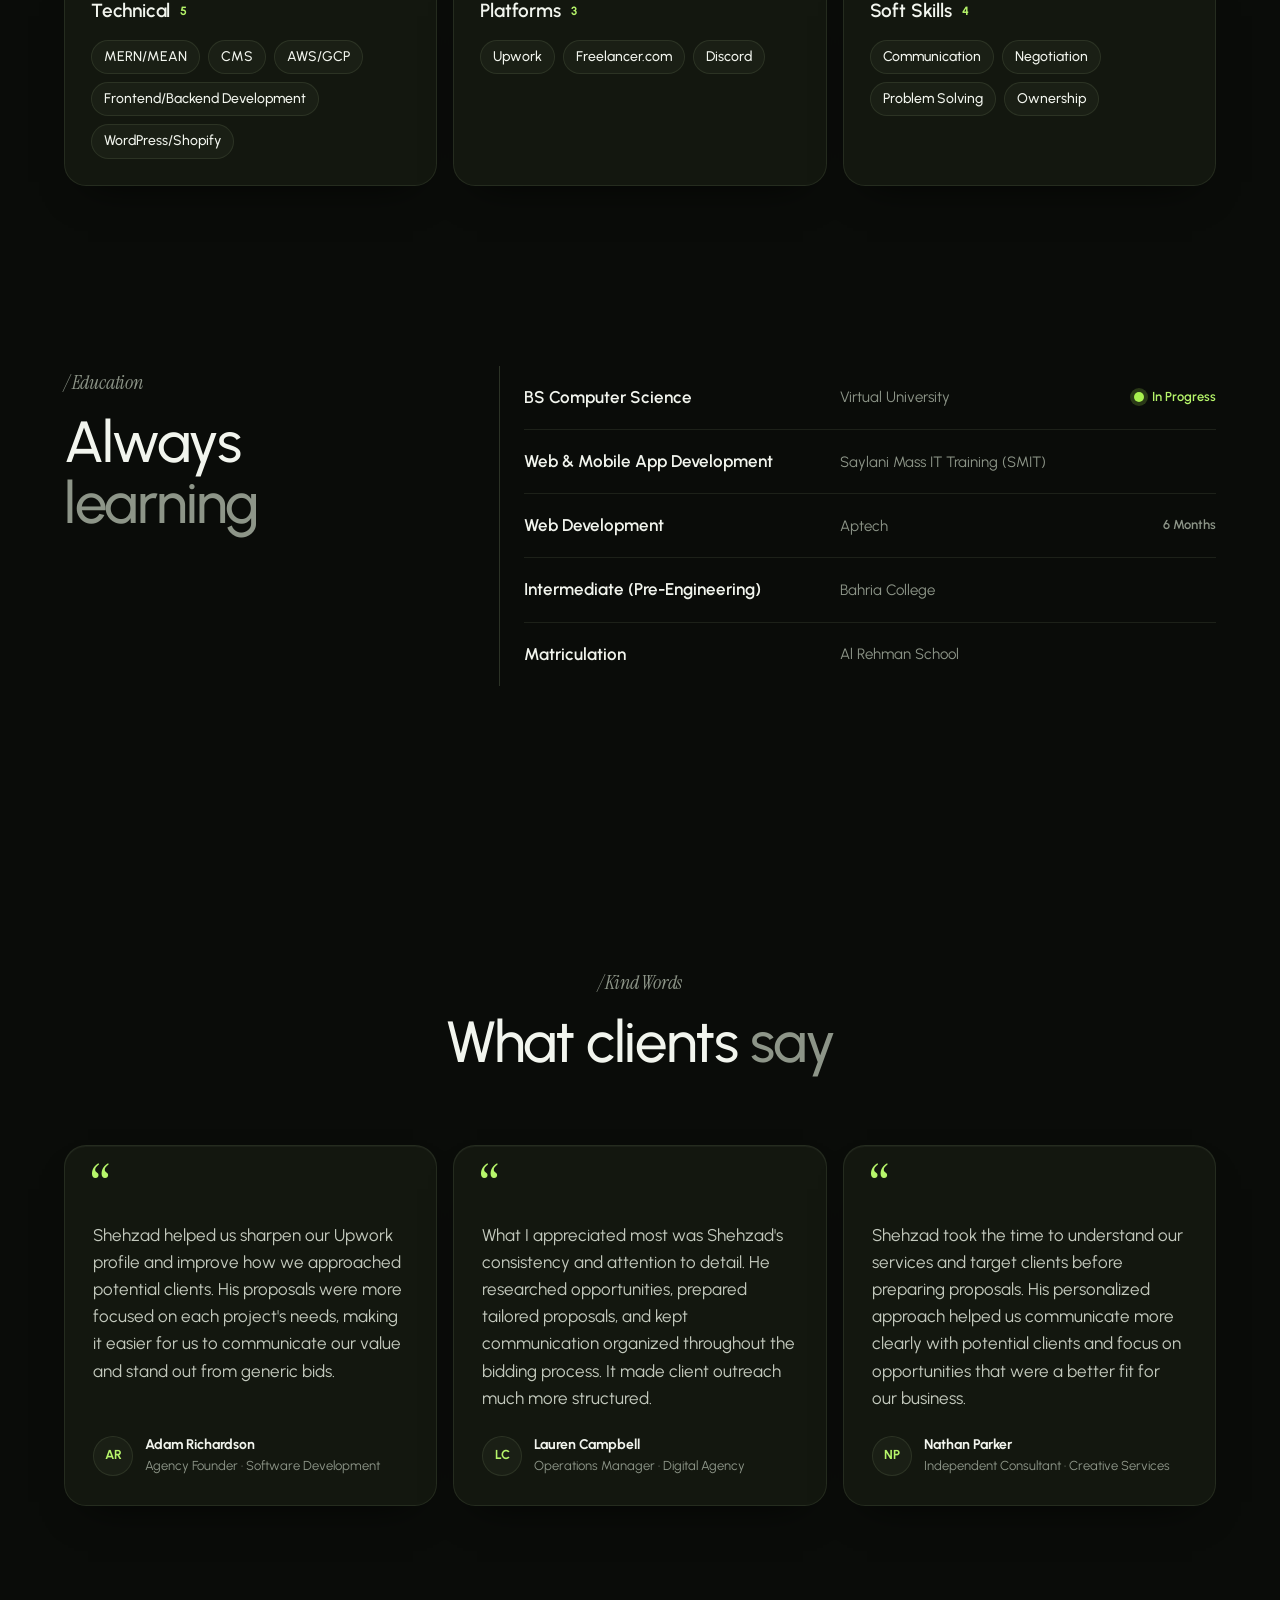
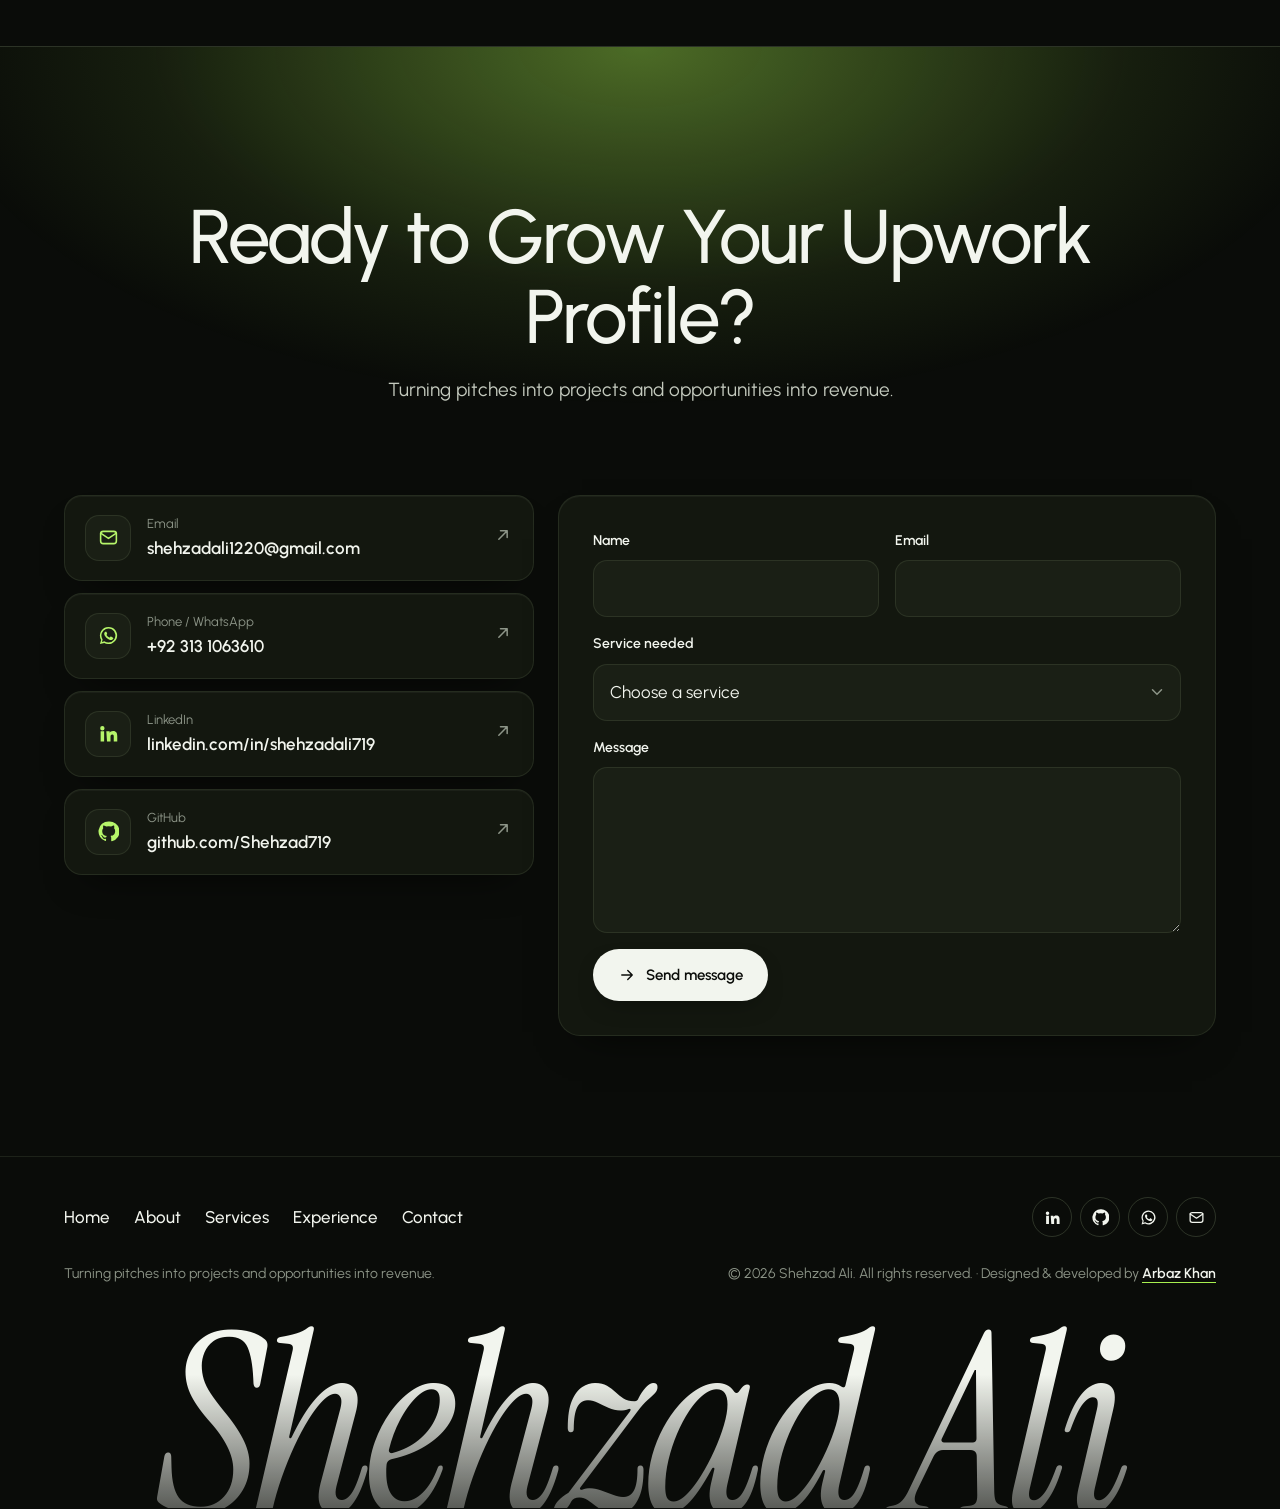
==== commit c37ba536: "Keep the credit panel above the WhatsApp button Co-Authored-By: Claude Opus 5.5 <noreply@anthropic.c" ====
--- a/index.html
+++ b/index.html
@@ -26,7 +26,7 @@
   <link rel="preconnect" href="https://fonts.googleapis.com">
   <link rel="preconnect" href="https://fonts.gstatic.com" crossorigin>
   <link href="https://fonts.googleapis.com/css2?family=Instrument+Serif:ital@0;1&family=Urbanist:wght@400;500;600;700;800&display=swap" rel="stylesheet">
-  <link rel="stylesheet" href="assets/styles.css?v=4">
+  <link rel="stylesheet" href="assets/styles.css?v=5">
 
   <!-- Theme before paint (avoids a flash) -->
   <script>document.documentElement.classList.add('js');var q=location.search.match(/theme=(light|dark)/);try{var t=q?q[1]:localStorage.getItem('theme');if(t)document.documentElement.dataset.theme=t;}catch(e){if(q)document.documentElement.dataset.theme=q[1];}</script>
@@ -386,7 +386,7 @@
   <svg viewBox="0 0 32 32" aria-hidden="true"><path fill="currentColor" d="M16 3a13 13 0 0 0-11.2 19.6L3 29l6.6-1.7A13 13 0 1 0 16 3zm0 23.6c-2 0-4-.6-5.7-1.6l-.4-.2-3.9 1 1-3.8-.3-.4A10.6 10.6 0 1 1 16 26.6zm5.8-7.9c-.3-.2-1.9-.9-2.2-1-.3-.1-.5-.2-.7.2l-1 1.2c-.2.2-.4.2-.7.1a8.7 8.7 0 0 1-4.3-3.8c-.3-.6.3-.5.9-1.7.1-.2 0-.4 0-.5l-1-2.4c-.3-.6-.5-.5-.7-.5h-.6c-.2 0-.6.1-.9.4-.3.3-1.2 1.1-1.2 2.8s1.2 3.3 1.4 3.5c.2.2 2.4 3.7 5.8 5.1 2.2.9 3 1 4.1.8.7-.1 1.9-.8 2.2-1.5.3-.8.3-1.4.2-1.5-.1-.1-.3-.2-.6-.3z"/></svg>
 </a>
 
-<script src="assets/content.js?v=4" defer></script>
-<script src="assets/main.js?v=4" defer></script>
+<script src="assets/content.js?v=5" defer></script>
+<script src="assets/main.js?v=5" defer></script>
 </body>
 </html>
--- a/assets/styles.css
+++ b/assets/styles.css
@@ -488,7 +488,7 @@
 /* Panel slides in from whichever side the tab is on. */
 .credit__panel {
   --ty: -50%;
-  position: fixed; left: 16px; top: 50%; z-index: 56; width: min(350px, calc(100vw - 32px));
+  position: fixed; left: 16px; top: 50%; z-index: 70; width: min(350px, calc(100vw - 32px));
   padding: 26px 24px 22px; border-radius: 26px; overflow: hidden;
   background: var(--card); border: 1px solid var(--line-2);
   box-shadow: 0 40px 80px -30px rgba(0,0,0,.7), 0 0 0 1px rgba(168,240,79,.06);
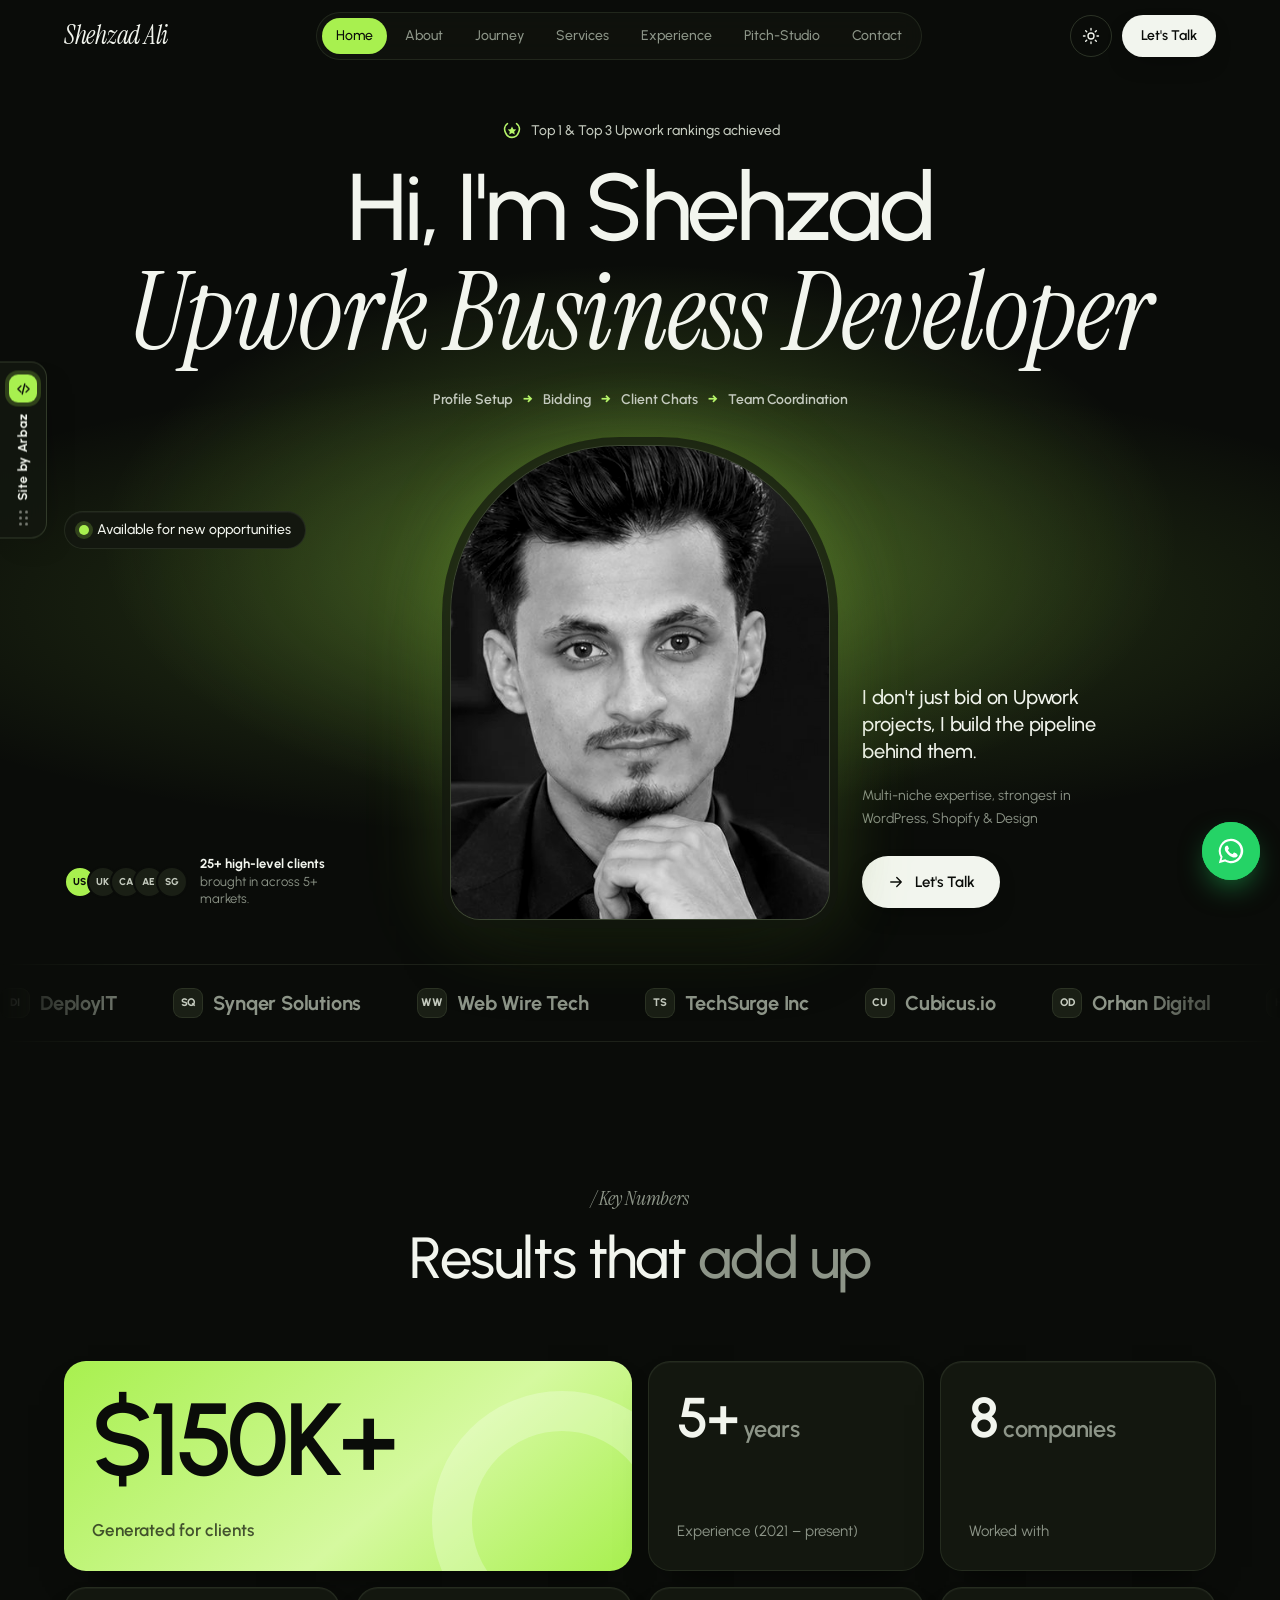
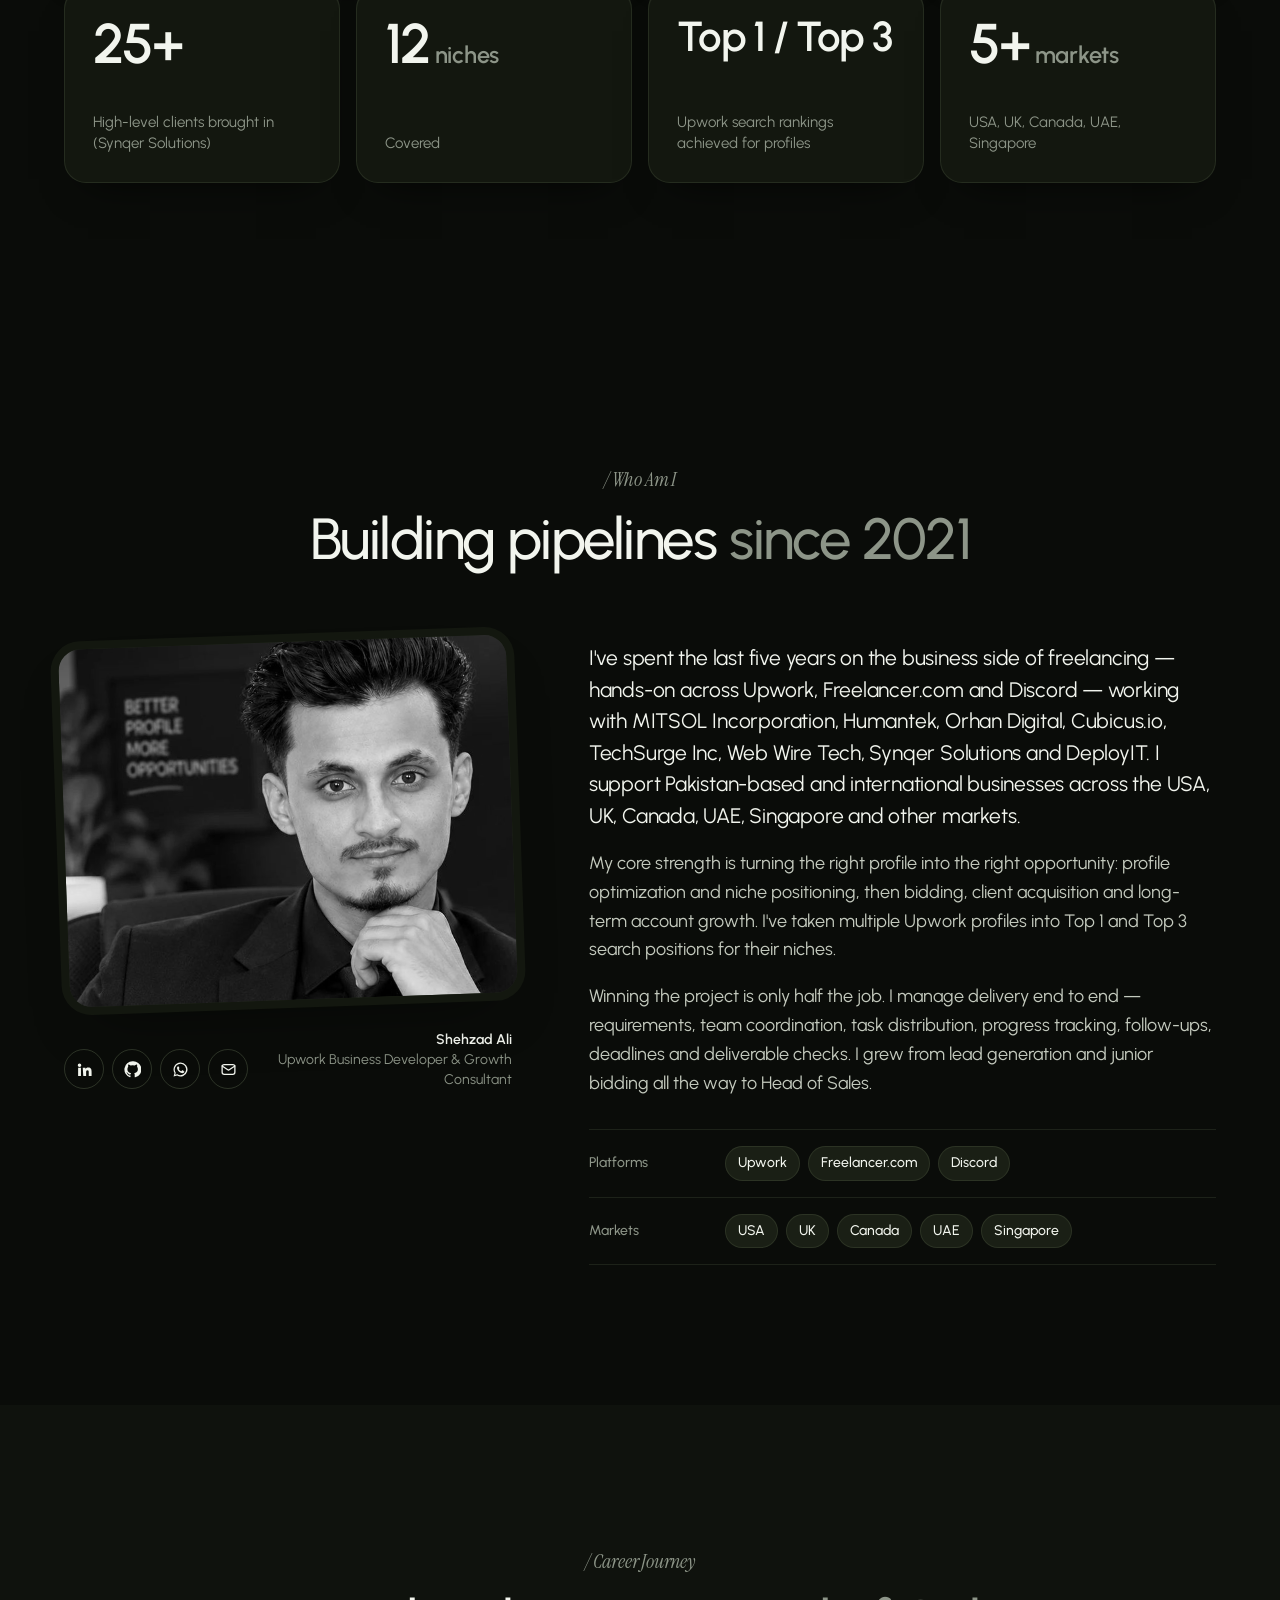
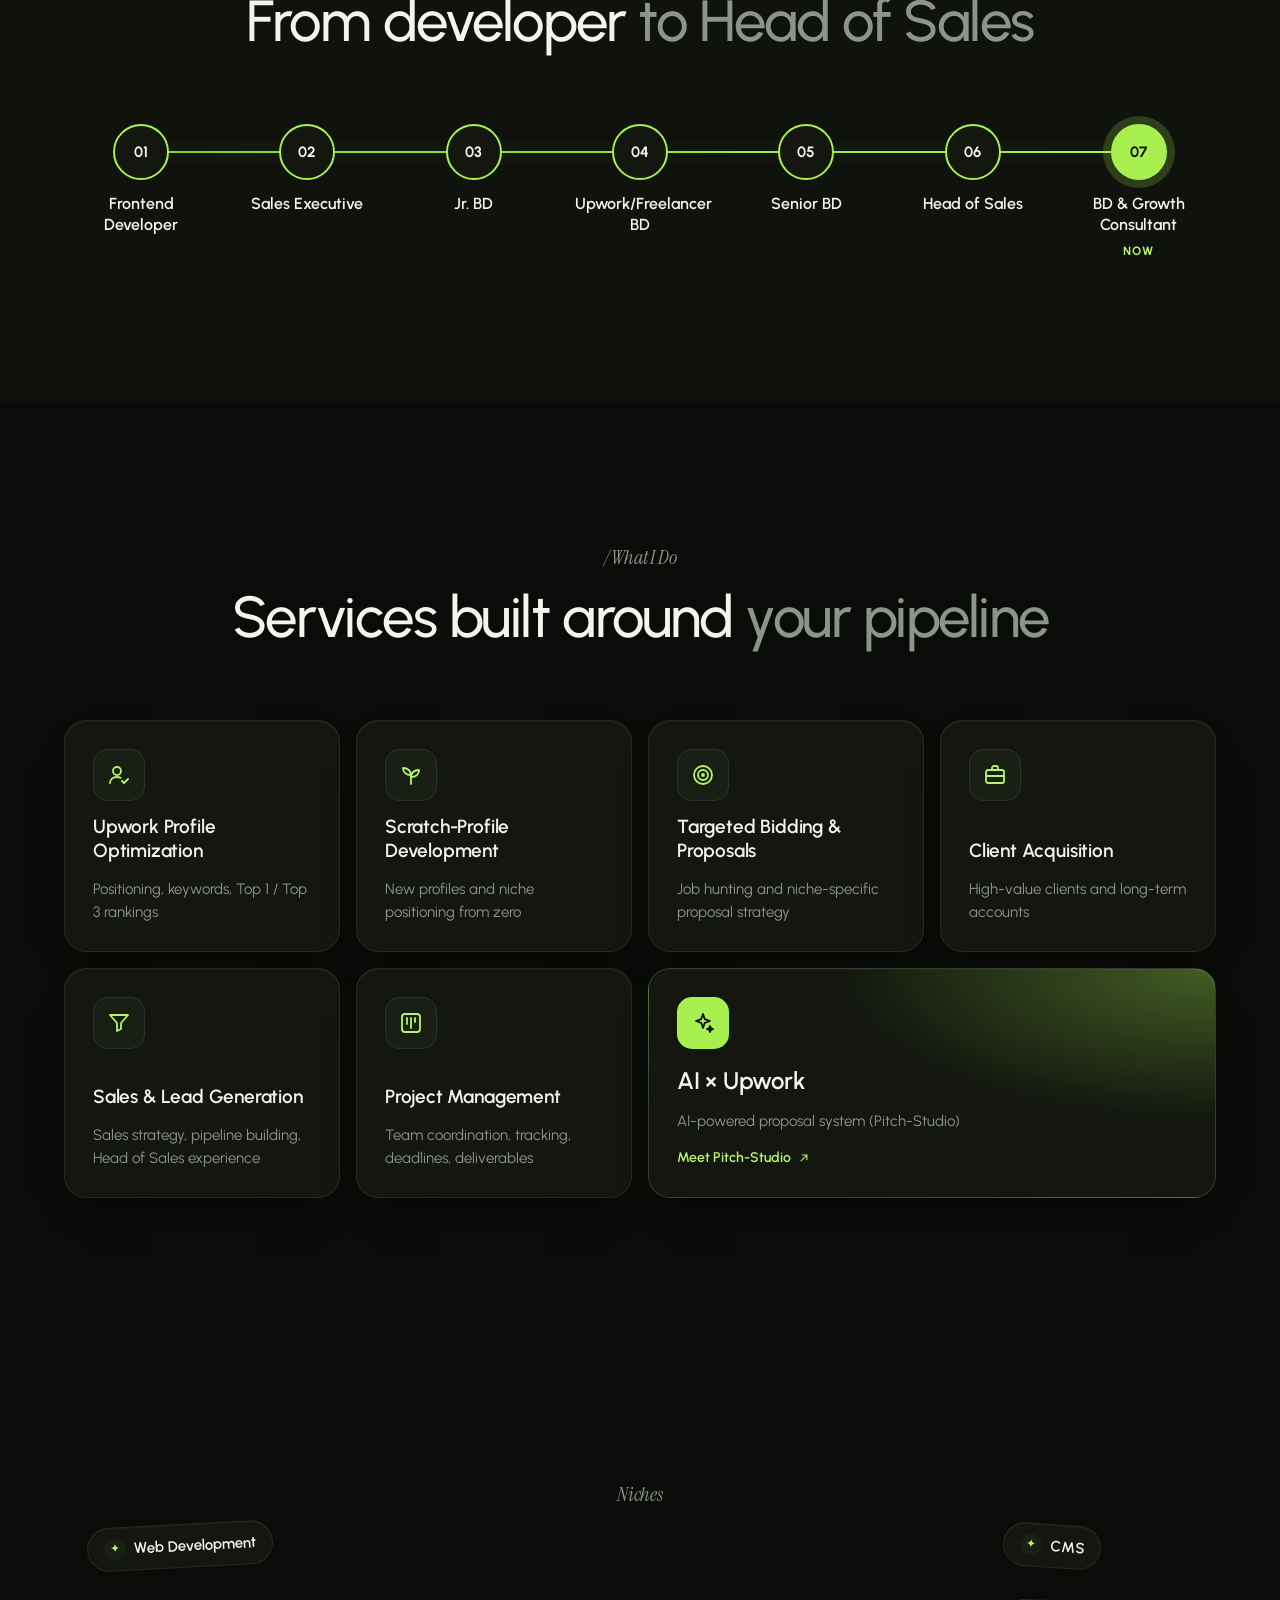
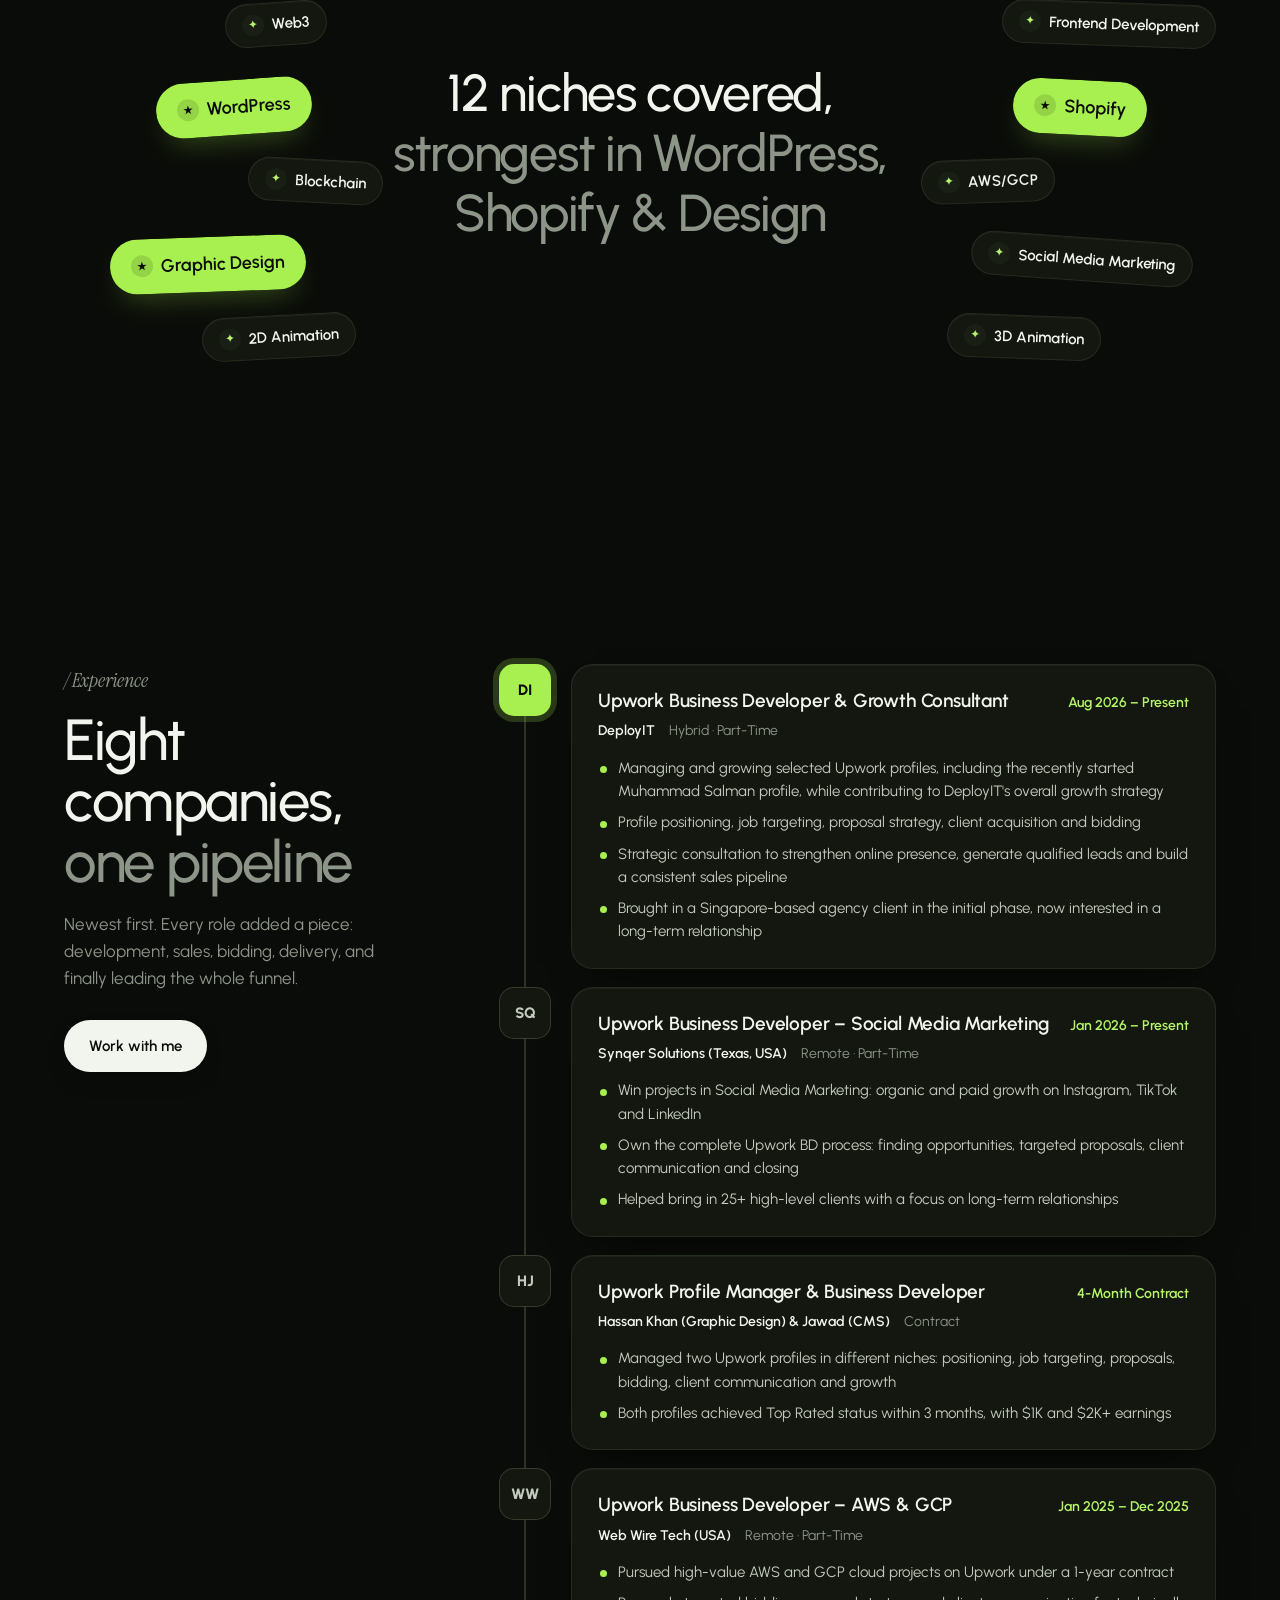
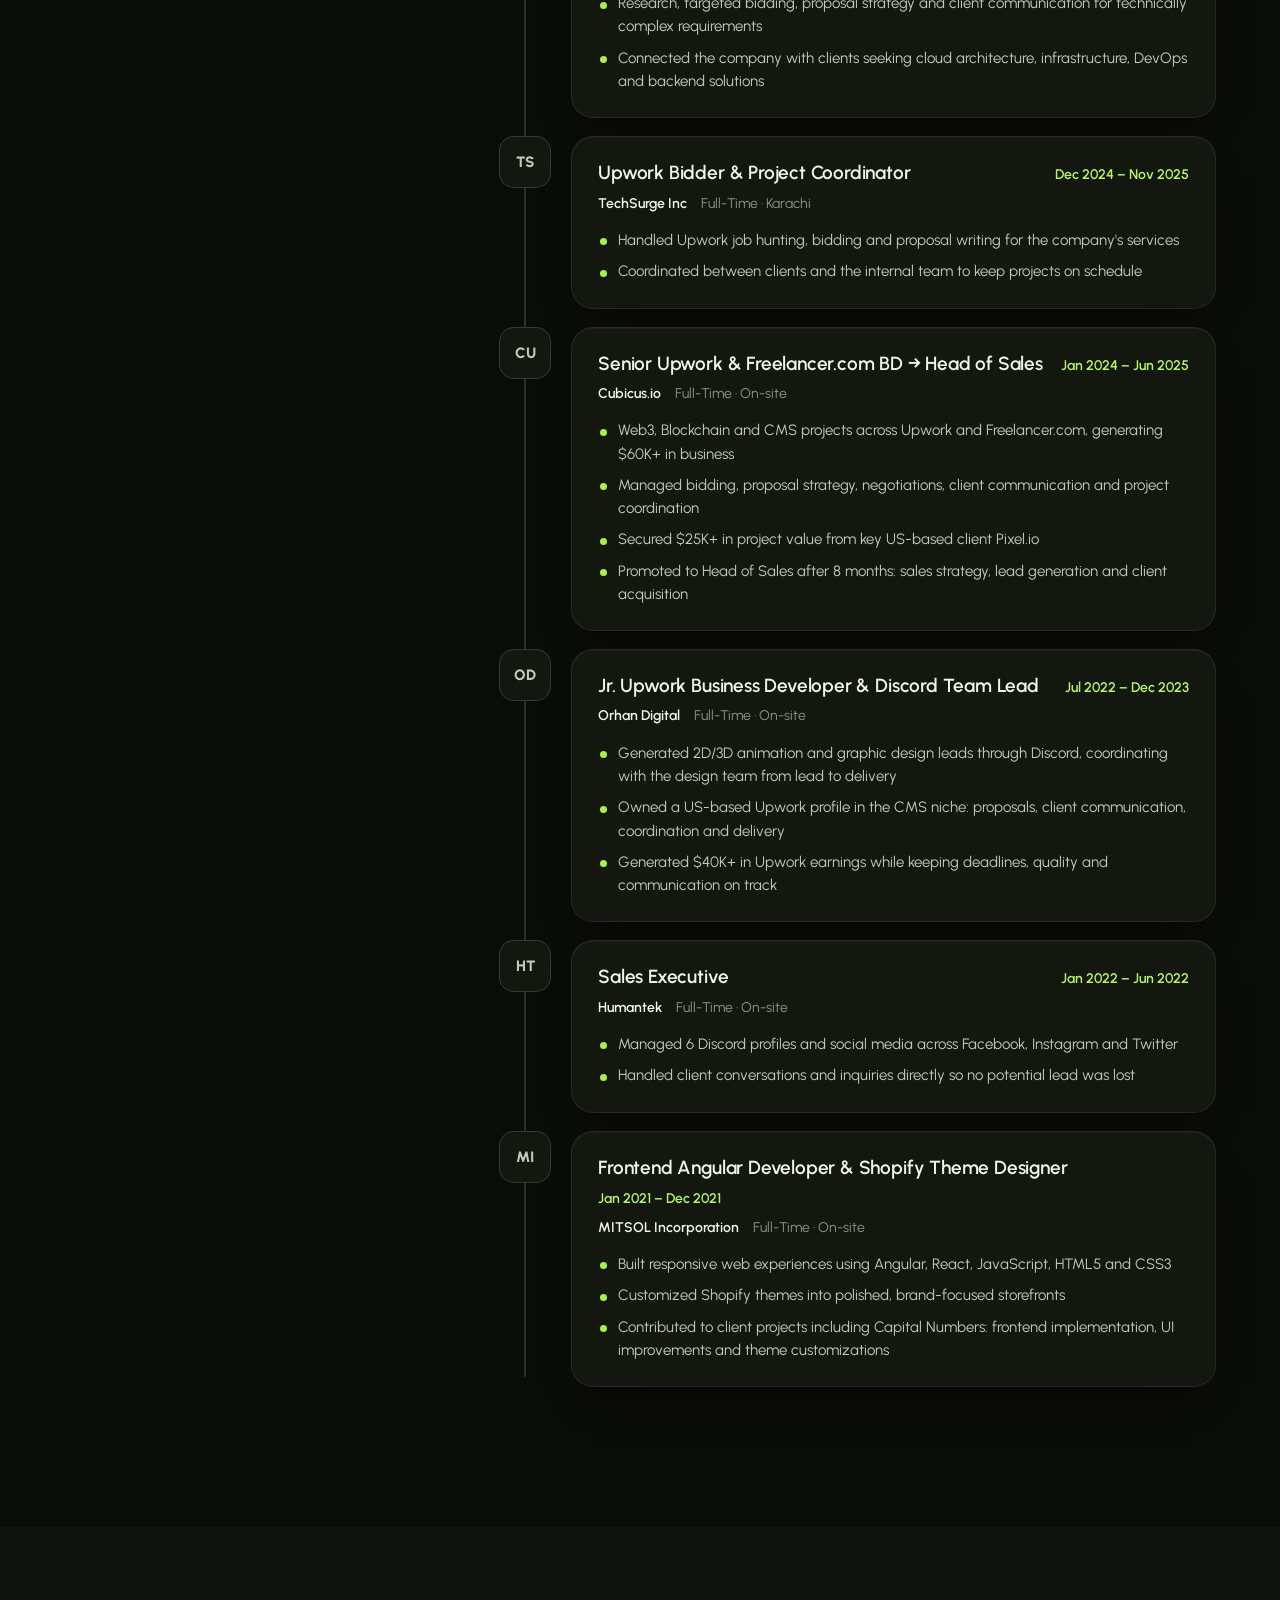
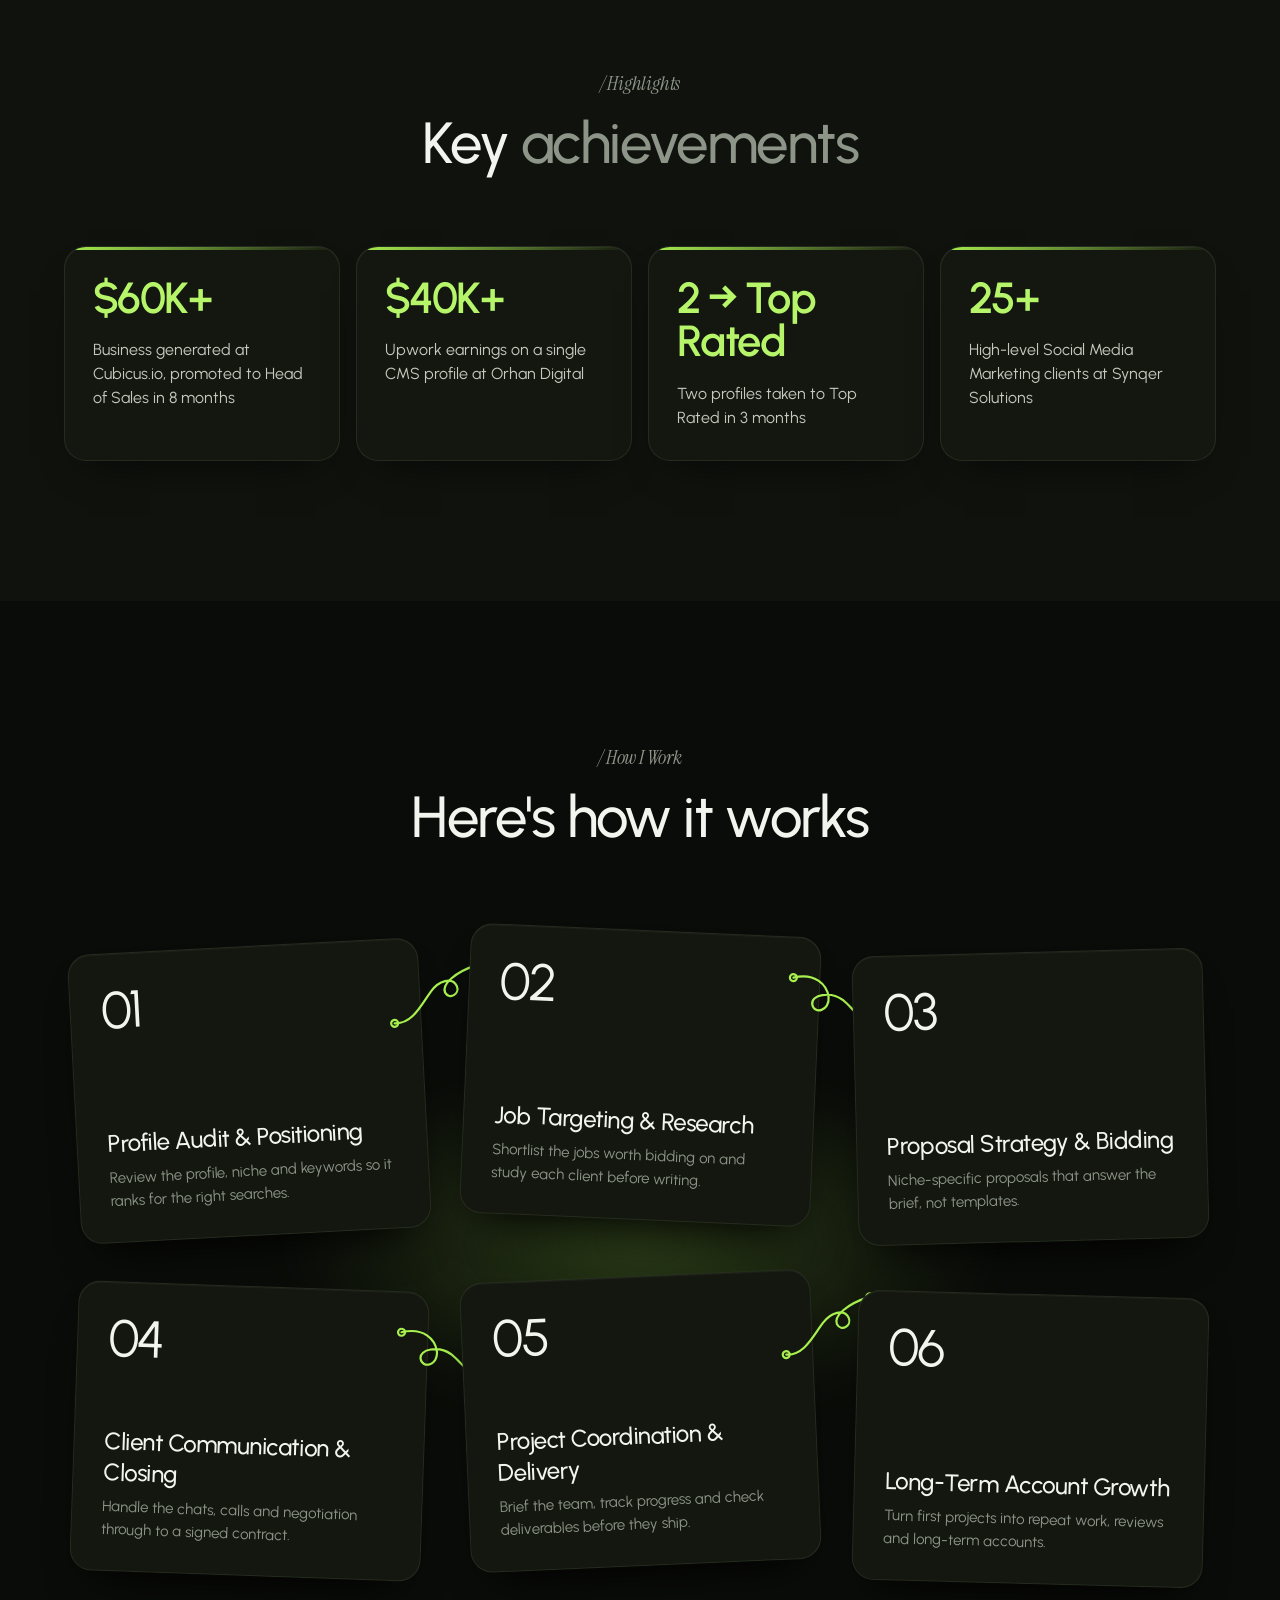
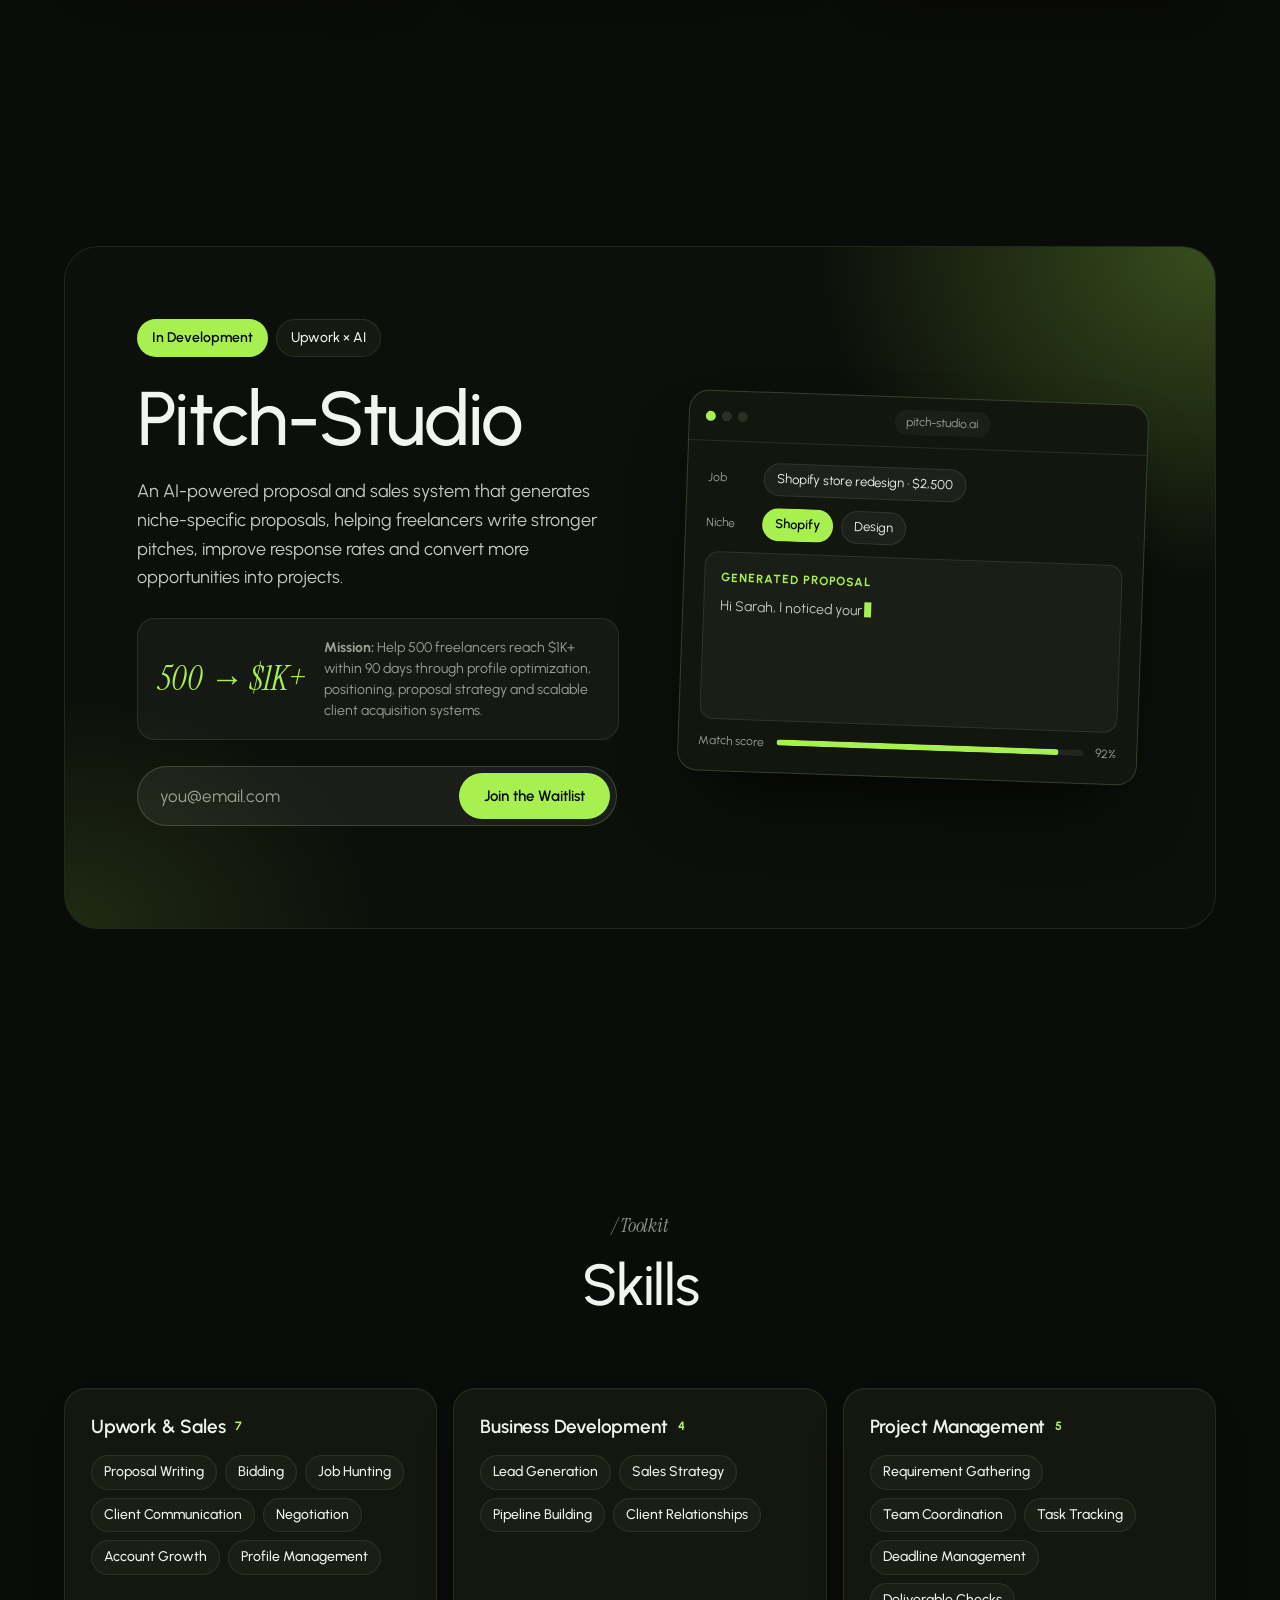
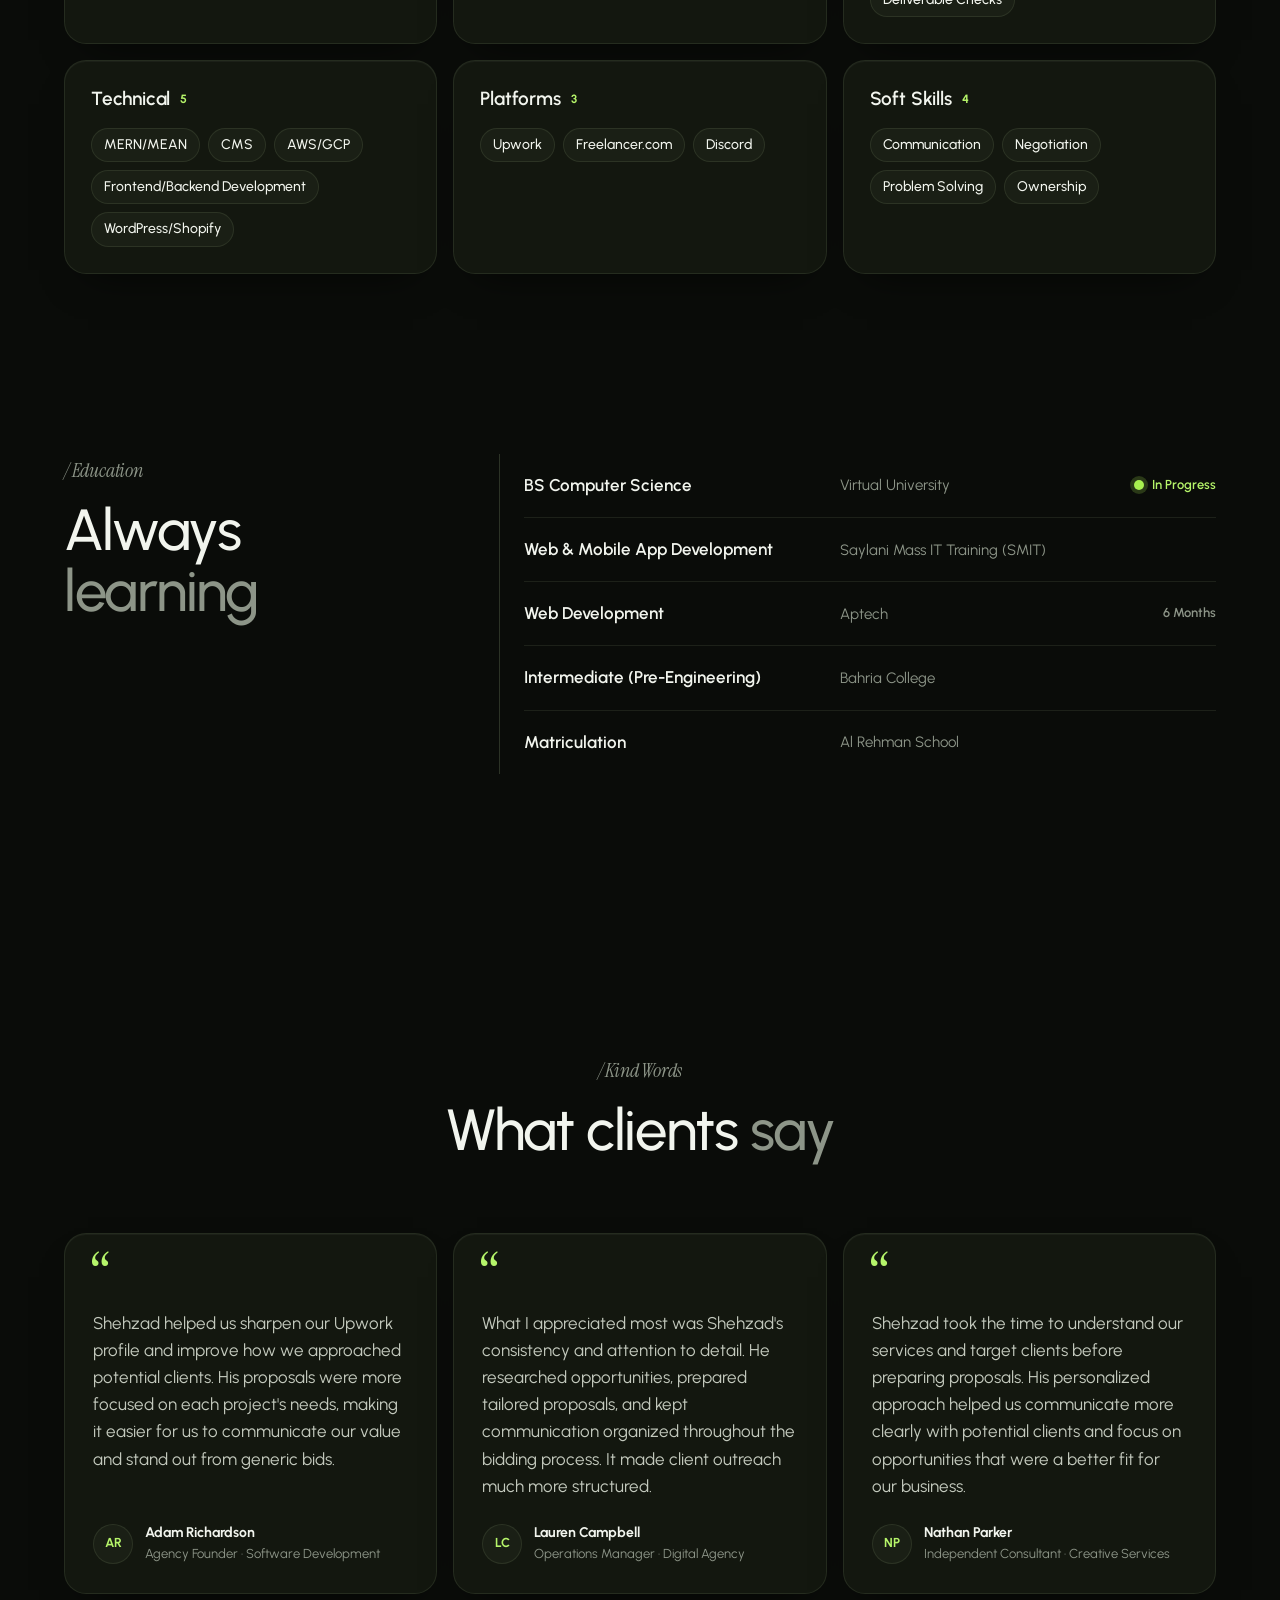
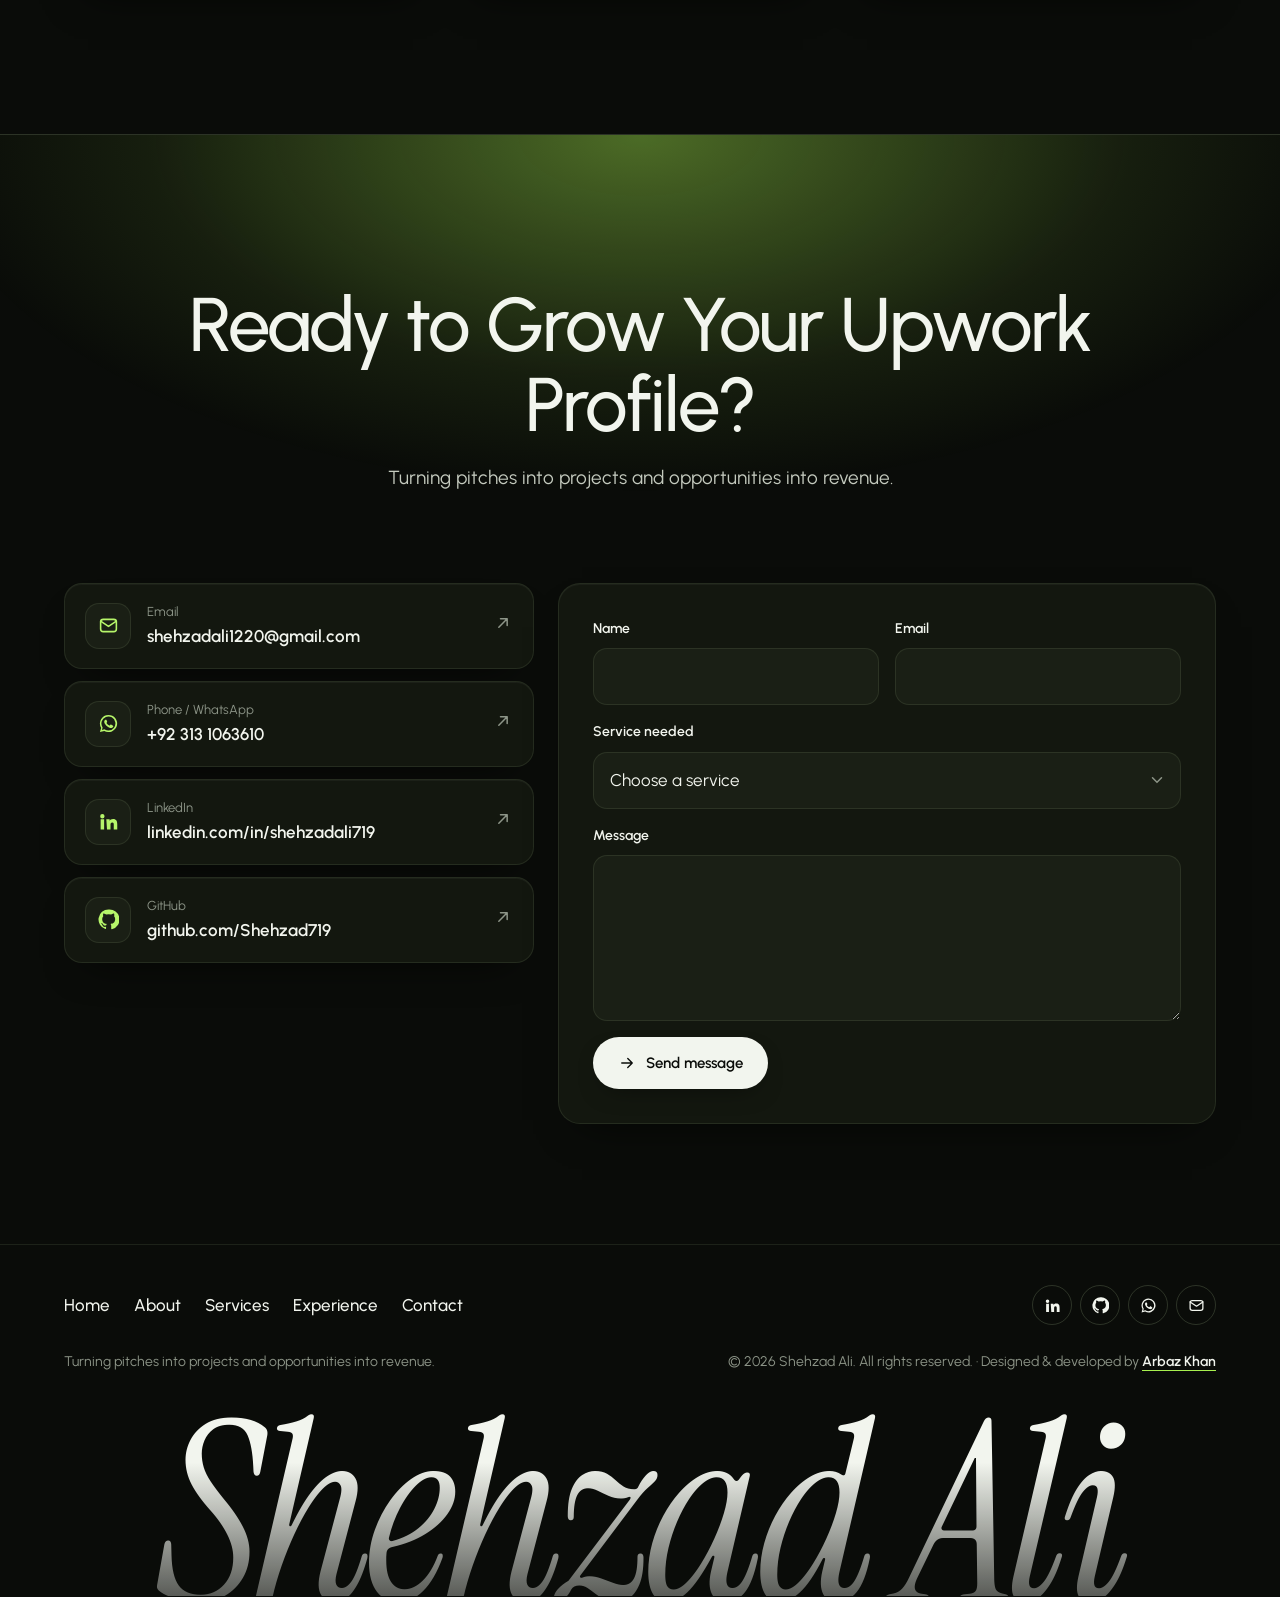
==== commit 46464b66: "Add Shehzad's photo to hero, About and share image Cropped the portrait from the supplied promo grap" ====
--- a/index.html
+++ b/index.html
@@ -26,7 +26,8 @@
   <link rel="preconnect" href="https://fonts.googleapis.com">
   <link rel="preconnect" href="https://fonts.gstatic.com" crossorigin>
   <link href="https://fonts.googleapis.com/css2?family=Instrument+Serif:ital@0;1&family=Urbanist:wght@400;500;600;700;800&display=swap" rel="stylesheet">
-  <link rel="stylesheet" href="assets/styles.css?v=5">
+  <link rel="stylesheet" href="assets/styles.css?v=6">
+  <link rel="preload" as="image" href="assets/img/shehzad-hero.jpg" fetchpriority="high">
 
   <!-- Theme before paint (avoids a flash) -->
   <script>document.documentElement.classList.add('js');var q=location.search.match(/theme=(light|dark)/);try{var t=q?q[1]:localStorage.getItem('theme');if(t)document.documentElement.dataset.theme=t;}catch(e){if(q)document.documentElement.dataset.theme=q[1];}</script>
@@ -37,7 +38,7 @@
   -->
 
   <script type="application/ld+json">
-  {"@context":"https://schema.org","@type":"Person","name":"Shehzad Ali","jobTitle":"Upwork Business Developer & Growth Consultant","url":"https://arbaz-webdev.github.io/shehzad-portfolio/","email":"mailto:shehzadali1220@gmail.com","address":{"@type":"PostalAddress","addressLocality":"Karachi","addressCountry":"PK"},"sameAs":["https://www.linkedin.com/in/shehzadali719","https://github.com/Shehzad719"]}
+  {"@context":"https://schema.org","@type":"Person","name":"Shehzad Ali","jobTitle":"Upwork Business Developer & Growth Consultant","url":"https://arbaz-webdev.github.io/shehzad-portfolio/","image":"https://arbaz-webdev.github.io/shehzad-portfolio/assets/img/shehzad-hero.jpg","email":"mailto:shehzadali1220@gmail.com","address":{"@type":"PostalAddress","addressLocality":"Karachi","addressCountry":"PK"},"sameAs":["https://www.linkedin.com/in/shehzadali719","https://github.com/Shehzad719"]}
   </script>
 </head>
 <body>
@@ -386,7 +387,7 @@
   <svg viewBox="0 0 32 32" aria-hidden="true"><path fill="currentColor" d="M16 3a13 13 0 0 0-11.2 19.6L3 29l6.6-1.7A13 13 0 1 0 16 3zm0 23.6c-2 0-4-.6-5.7-1.6l-.4-.2-3.9 1 1-3.8-.3-.4A10.6 10.6 0 1 1 16 26.6zm5.8-7.9c-.3-.2-1.9-.9-2.2-1-.3-.1-.5-.2-.7.2l-1 1.2c-.2.2-.4.2-.7.1a8.7 8.7 0 0 1-4.3-3.8c-.3-.6.3-.5.9-1.7.1-.2 0-.4 0-.5l-1-2.4c-.3-.6-.5-.5-.7-.5h-.6c-.2 0-.6.1-.9.4-.3.3-1.2 1.1-1.2 2.8s1.2 3.3 1.4 3.5c.2.2 2.4 3.7 5.8 5.1 2.2.9 3 1 4.1.8.7-.1 1.9-.8 2.2-1.5.3-.8.3-1.4.2-1.5-.1-.1-.3-.2-.6-.3z"/></svg>
 </a>
 
-<script src="assets/content.js?v=5" defer></script>
-<script src="assets/main.js?v=5" defer></script>
+<script src="assets/content.js?v=6" defer></script>
+<script src="assets/main.js?v=6" defer></script>
 </body>
 </html>
--- a/assets/styles.css
+++ b/assets/styles.css
@@ -187,6 +187,15 @@
 .portrait-ph svg { width: 86%; height: auto; fill: var(--ph-fg); stroke: none; }
 .portrait-ph span { position: absolute; top: 46%; font-size: 12px; font-weight: 600; letter-spacing: .08em; text-transform: uppercase; color: var(--muted); background: var(--bg); padding: 5px 12px; border-radius: 999px; border: 1px dashed var(--line-2); }
 .hero__photo .portrait-ph { background: radial-gradient(70% 60% at 50% 40%, var(--ph), transparent 72%); }
+/* Real photo: arch-topped card, black & white that warms to colour on hover. */
+.hero__photo.has-photo {
+  -webkit-mask-image: none; mask-image: none;
+  margin: 44px 0; overflow: hidden; border-radius: 170px 170px 30px 30px;
+  background: var(--ph); border: 1px solid var(--line-2);
+  box-shadow: 0 0 0 8px color-mix(in srgb, var(--card) 72%, transparent), 0 40px 80px -34px rgba(0,0,0,.75), 0 0 90px -10px var(--glow-strong);
+}
+.hero__photo.has-photo img, .about__photo img { transition: filter .7s, transform .9s var(--ease); }
+.hero__photo.has-photo:hover img, .about__photo:hover img { filter: none; transform: scale(1.03); }
 
 /* marquee */
 .marquee { position: relative; border-top: 1px solid var(--line); border-bottom: 1px solid var(--line); padding: 22px 0; overflow: hidden;
@@ -549,6 +558,7 @@
 @media (max-width: 900px) {
   .hero__stage { grid-template-columns: 1fr; justify-items: center; margin-top: 8px; }
   .hero__photo { order: 1; width: min(320px, 80%); }
+  .hero__photo.has-photo { margin: 20px 0 36px; }
   .hero__right { order: 2; align-items: center; text-align: center; padding: 0; }
   .hero__left { order: 3; align-items: center; padding: 0 0 40px; flex-direction: column-reverse; gap: 24px; }
   .hero__signature { max-width: 26ch; }
